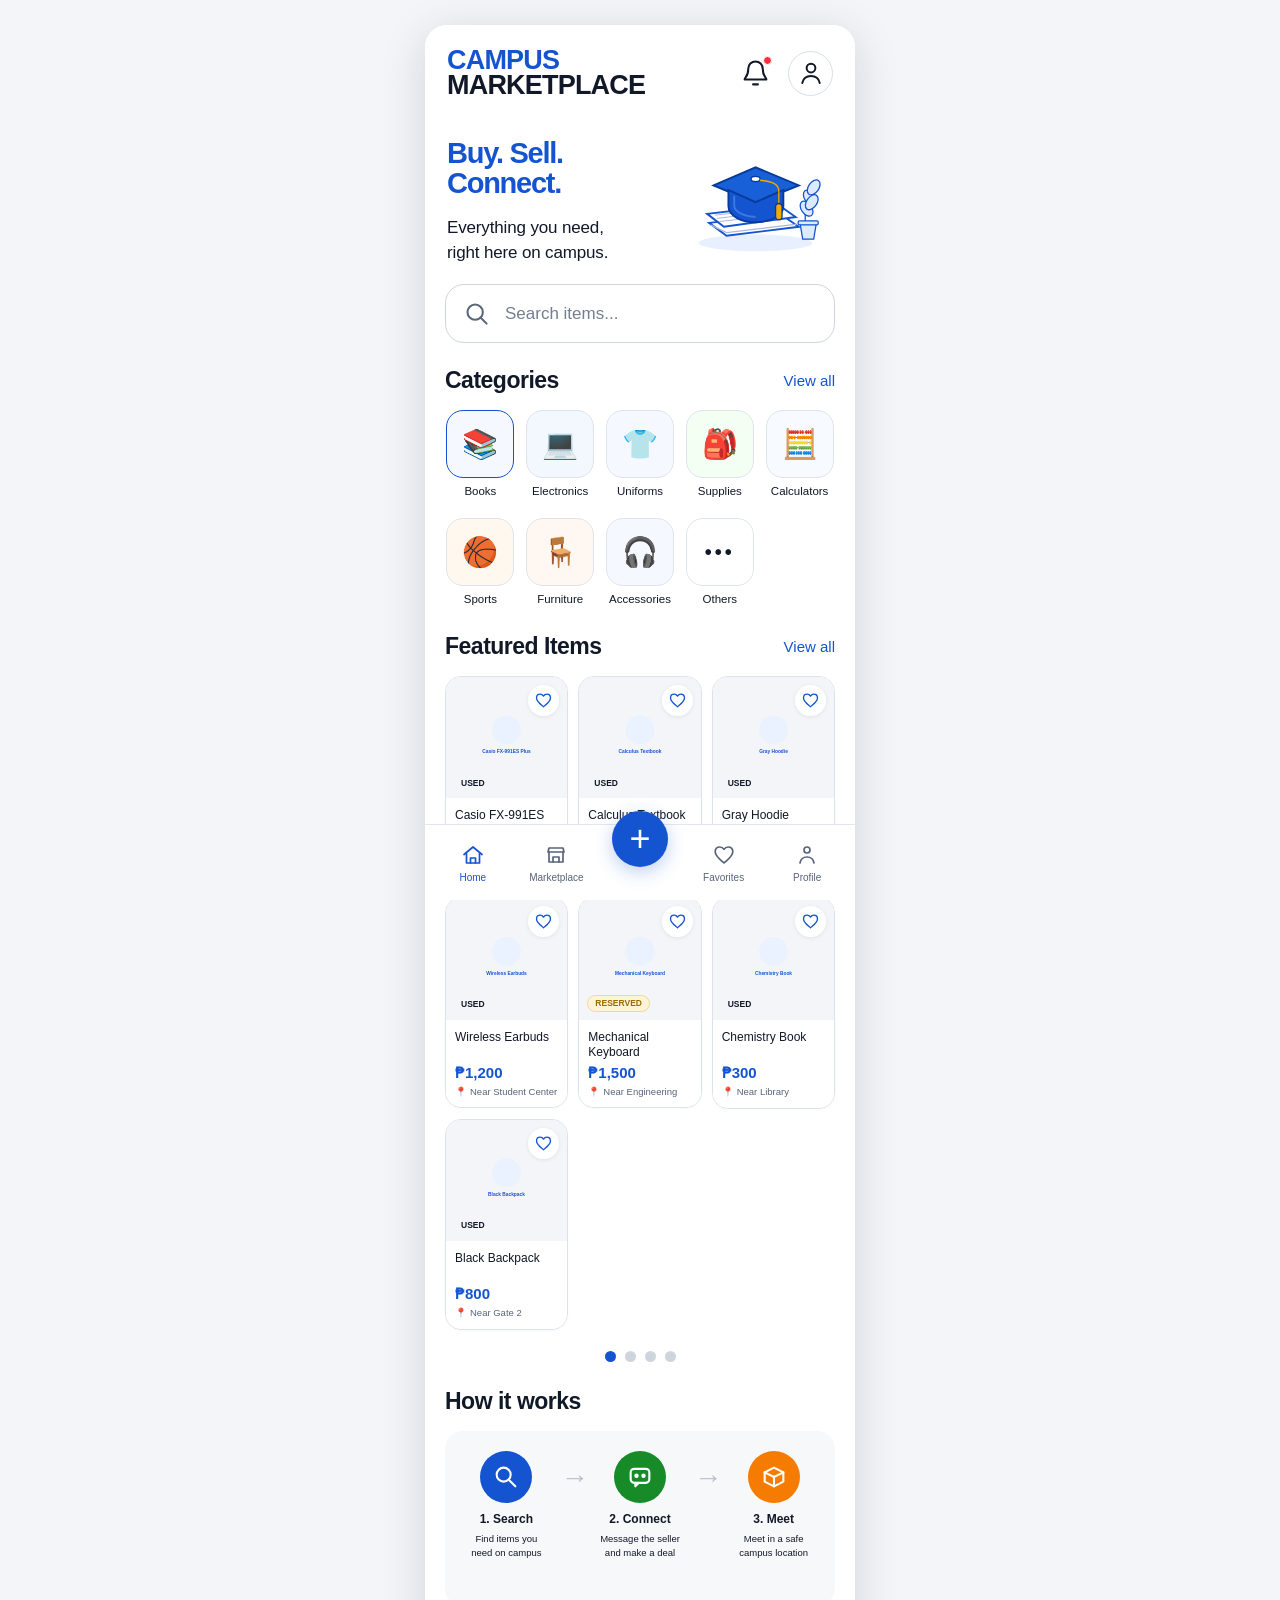
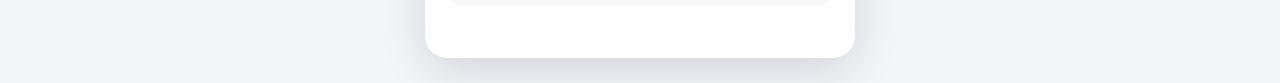
==== index.html @ 1b9d7106 "Initial Campus Marketplace" ====
<!DOCTYPE html>
<html lang="en">

<head>
    <meta charset="UTF-8">

    <meta
        name="viewport"
        content="width=device-width, initial-scale=1.0, viewport-fit=cover"
    >

    <meta
        name="description"
        content="Campus Marketplace — Buy, Sell, Connect."
    >

    <title>Campus Marketplace</title>

    <link rel="stylesheet" href="style.css">
</head>

<body>

    <!-- =========================================================
         MOBILE APP CONTAINER
         ========================================================= -->

    <div class="app">

        <!-- =====================================================
             TOP HEADER
             ===================================================== -->

        <header class="mobile-header">

            <a
                href="#home"
                class="brand"
                aria-label="Campus Marketplace"
            >
                <span class="brand-campus">CAMPUS</span>
                <span class="brand-marketplace">MARKETPLACE</span>
            </a>

            <div class="header-actions">

                <!-- Notifications -->
                <button
                    class="header-icon"
                    id="notificationButton"
                    type="button"
                    aria-label="Notifications"
                >

                    <svg
                        viewBox="0 0 24 24"
                        aria-hidden="true"
                    >
                        <path
                            d="M18 8a6 6 0 0 0-12 0c0 7-3 7-3 9h18c0-2-3-2-3-9"
                        ></path>

                        <path
                            d="M10 21h4"
                        ></path>
                    </svg>

                    <span class="notification-dot"></span>

                </button>


                <!-- Profile -->
                <button
                    class="profile-button"
                    id="profileButton"
                    type="button"
                    aria-label="Profile"
                >

                    <svg
                        viewBox="0 0 24 24"
                        aria-hidden="true"
                    >
                        <circle
                            cx="12"
                            cy="8"
                            r="3.5"
                        ></circle>

                        <path
                            d="M5 20c.8-3.8 3.2-5.7 7-5.7s6.2 1.9 7 5.7"
                        ></path>
                    </svg>

                </button>

            </div>

        </header>


        <!-- =====================================================
             MAIN CONTENT
             ===================================================== -->

        <main id="home">

            <!-- =================================================
                 HERO
                 ================================================= -->

            <section class="hero">

                <div class="hero-copy">

                    <h1 class="hero-title">
                        <span class="blue">Buy. Sell. Connect.</span>
                    </h1>

                    <p class="hero-description">
                        Everything you need,<br>
                        right here on campus.
                    </p>

                </div>


                <!-- Hero illustration -->
                <div class="hero-illustration">

                    <svg
                        viewBox="0 0 240 200"
                        xmlns="http://www.w3.org/2000/svg"
                        aria-label="Graduation cap and books"
                        role="img"
                    >

                        <!-- Soft background -->
                        <ellipse
                            cx="117"
                            cy="164"
                            rx="88"
                            ry="13"
                            fill="#E8F0FF"
                        />

                        <!-- Bottom book -->
                        <path
                            d="M45 133
                               L158 121
                               L184 139
                               L72 153
                               Z"
                            fill="#FFFFFF"
                            stroke="#1554D1"
                            stroke-width="3"
                        />

                        <!-- Bottom book pages -->
                        <path
                            d="M47 136
                               L72 148
                               L181 135"
                            fill="none"
                            stroke="#A9B8D8"
                            stroke-width="2"
                        />

                        <!-- Top book -->
                        <path
                            d="M42 119
                               L154 106
                               L179 124
                               L68 139
                               Z"
                            fill="#FFFFFF"
                            stroke="#1554D1"
                            stroke-width="3"
                        />

                        <!-- Book page lines -->
                        <path
                            d="M54 121
                               L151 110
                               M57 126
                               L151 115
                               M61 131
                               L154 120"
                            fill="none"
                            stroke="#A9B8D8"
                            stroke-width="1.5"
                        />

                        <!-- Graduation cap -->
                        <path
                            d="M52 75
                               L117 47
                               L184 75
                               L117 102
                               Z"
                            fill="#1760D7"
                            stroke="#073B9B"
                            stroke-width="3"
                        />

                        <!-- Cap body -->
                        <path
                            d="M75 82
                               L75 107
                               C75 122 95 132 117 132
                               C140 132 160 122 160 107
                               L160 82
                               L117 101
                               Z"
                            fill="#1554D1"
                            stroke="#073B9B"
                            stroke-width="3"
                        />

                        <!-- Cap highlight -->
                        <path
                            d="M84 91
                               L84 106
                               C84 116 99 123 117 124"
                            fill="none"
                            stroke="#4E86EA"
                            stroke-width="3"
                            opacity=".7"
                        />

                        <!-- Button -->
                        <ellipse
                            cx="117"
                            cy="65"
                            rx="7"
                            ry="4"
                            fill="#FFFFFF"
                            stroke="#073B9B"
                            stroke-width="2"
                        />

                        <!-- Tassel -->
                        <path
                            d="M124 67
                               C144 69 153 73 153 84
                               L153 105"
                            fill="none"
                            stroke="#F2A900"
                            stroke-width="2"
                        />

                        <rect
                            x="148"
                            y="103"
                            width="10"
                            height="25"
                            rx="5"
                            fill="#F2A900"
                            stroke="#073B9B"
                            stroke-width="2"
                        />

                        <!-- Plant stem -->
                        <path
                            d="M194 135
                               C193 113 194 94 203 76"
                            fill="none"
                            stroke="#1554D1"
                            stroke-width="2"
                        />

                        <!-- Leaves -->
                        <ellipse
                            cx="201"
                            cy="94"
                            rx="8"
                            ry="13"
                            transform="rotate(-35 201 94)"
                            fill="#DCEBFF"
                            stroke="#1554D1"
                            stroke-width="2"
                        />

                        <ellipse
                            cx="207"
                            cy="78"
                            rx="8"
                            ry="13"
                            transform="rotate(35 207 78)"
                            fill="#DCEBFF"
                            stroke="#1554D1"
                            stroke-width="2"
                        />

                        <ellipse
                            cx="196"
                            cy="111"
                            rx="8"
                            ry="13"
                            transform="rotate(-35 196 111)"
                            fill="#DCEBFF"
                            stroke="#1554D1"
                            stroke-width="2"
                        />

                        <ellipse
                            cx="204"
                            cy="101"
                            rx="8"
                            ry="13"
                            transform="rotate(35 204 101)"
                            fill="#DCEBFF"
                            stroke="#1554D1"
                            stroke-width="2"
                        />

                        <!-- Pot -->
                        <path
                            d="M186 134
                               L211 134
                               L207 158
                               L190 158
                               Z"
                            fill="#DCEBFF"
                            stroke="#1554D1"
                            stroke-width="2"
                        />

                        <rect
                            x="183"
                            y="130"
                            width="31"
                            height="6"
                            rx="2"
                            fill="#DCEBFF"
                            stroke="#1554D1"
                            stroke-width="2"
                        />

                    </svg>

                </div>

            </section>


            <!-- =================================================
                 SEARCH
                 ================================================= -->

            <section class="search-section">

                <form
                    class="searchbar"
                    id="searchForm"
                    role="search"
                >

                    <svg
                        class="search-icon"
                        viewBox="0 0 24 24"
                        aria-hidden="true"
                    >
                        <circle
                            cx="10.8"
                            cy="10.8"
                            r="6.8"
                        ></circle>

                        <path
                            d="M16 16l5 5"
                        ></path>
                    </svg>

                    <label
                        class="sr-only"
                        for="searchInput"
                    >
                        Search items
                    </label>

                    <input
                        id="searchInput"
                        type="search"
                        placeholder="Search items..."
                        autocomplete="off"
                    >

                </form>

            </section>


            <!-- =================================================
                 CATEGORIES
                 ================================================= -->

            <section
                class="content-section categories-section"
                id="marketplace"
            >

                <div class="section-heading">

                    <h2>Categories</h2>

                    <button
                        class="view-all"
                        id="clearCategory"
                        type="button"
                    >
                        View all
                    </button>

                </div>


                <div
                    class="category-grid"
                    id="categoryGrid"
                >

                    <button
                        class="category-card active"
                        data-category="Books"
                        type="button"
                    >
                        <span class="category-icon books">📚</span>
                        <span>Books</span>
                    </button>


                    <button
                        class="category-card"
                        data-category="Electronics"
                        type="button"
                    >
                        <span class="category-icon electronics">💻</span>
                        <span>Electronics</span>
                    </button>


                    <button
                        class="category-card"
                        data-category="Uniforms"
                        type="button"
                    >
                        <span class="category-icon uniforms">👕</span>
                        <span>Uniforms</span>
                    </button>


                    <button
                        class="category-card"
                        data-category="Supplies"
                        type="button"
                    >
                        <span class="category-icon supplies">🎒</span>
                        <span>Supplies</span>
                    </button>


                    <button
                        class="category-card"
                        data-category="Calculators"
                        type="button"
                    >
                        <span class="category-icon calculators">🧮</span>
                        <span>Calculators</span>
                    </button>


                    <button
                        class="category-card"
                        data-category="Sports"
                        type="button"
                    >
                        <span class="category-icon sports">🏀</span>
                        <span>Sports</span>
                    </button>


                    <button
                        class="category-card"
                        data-category="Furniture"
                        type="button"
                    >
                        <span class="category-icon furniture">🪑</span>
                        <span>Furniture</span>
                    </button>


                    <button
                        class="category-card"
                        data-category="Accessories"
                        type="button"
                    >
                        <span class="category-icon accessories">🎧</span>
                        <span>Accessories</span>
                    </button>


                    <button
                        class="category-card"
                        data-category="Others"
                        type="button"
                    >
                        <span class="category-icon others">•••</span>
                        <span>Others</span>
                    </button>

                </div>

            </section>


            <!-- =================================================
                 FEATURED ITEMS
                 ================================================= -->

            <section class="content-section featured-section">

                <div class="section-heading">

                    <h2>Featured Items</h2>

                    <button
                        class="view-all"
                        id="featuredViewAll"
                        type="button"
                    >
                        View all
                    </button>

                </div>


                <div
                    class="product-grid"
                    id="productGrid"
                ></div>


                <div
                    class="empty-state hidden"
                    id="emptyState"
                >

                    <div class="empty-icon">⌕</div>

                    <h3>No matches found</h3>

                    <p>
                        Try another search or browse all items.
                    </p>

                    <button
                        class="clear-button"
                        id="resetSearch"
                        type="button"
                    >
                        Clear search
                    </button>

                </div>


                <!-- Carousel indicator -->
                <div class="carousel-dots">

                    <span class="dot active"></span>
                    <span class="dot"></span>
                    <span class="dot"></span>
                    <span class="dot"></span>

                </div>

            </section>


            <!-- =================================================
                 HOW IT WORKS
                 ================================================= -->

            <section
                class="content-section how-section"
                id="how-it-works"
            >

                <div class="section-heading">

                    <h2>How it works</h2>

                </div>


                <div class="steps-container">

                    <!-- Step 1 -->

                    <article class="step">

                        <div class="step-icon search-step">

                            <svg
                                viewBox="0 0 24 24"
                                aria-hidden="true"
                            >
                                <circle
                                    cx="10"
                                    cy="10"
                                    r="6"
                                ></circle>

                                <path
                                    d="M15 15l5 5"
                                ></path>
                            </svg>

                        </div>

                        <h3>1. Search</h3>

                        <p>
                            Find items you<br>
                            need on campus
                        </p>

                    </article>


                    <!-- Arrow -->

                    <div class="step-arrow">
                        →
                    </div>


                    <!-- Step 2 -->

                    <article class="step">

                        <div class="step-icon connect-step">

                            <svg
                                viewBox="0 0 24 24"
                                aria-hidden="true"
                            >
                                <rect
                                    x="4"
                                    y="5"
                                    width="16"
                                    height="12"
                                    rx="3"
                                ></rect>

                                <path
                                    d="M8 17v3l3-3"
                                ></path>

                                <circle
                                    cx="9"
                                    cy="11"
                                    r="1"
                                ></circle>

                                <circle
                                    cx="15"
                                    cy="11"
                                    r="1"
                                ></circle>

                            </svg>

                        </div>

                        <h3>2. Connect</h3>

                        <p>
                            Message the seller<br>
                            and make a deal
                        </p>

                    </article>


                    <!-- Arrow -->

                    <div class="step-arrow">
                        →
                    </div>


                    <!-- Step 3 -->

                    <article class="step">

                        <div class="step-icon meet-step">

                            <svg
                                viewBox="0 0 24 24"
                                aria-hidden="true"
                            >
                                <path
                                    d="M4 8l8-4 8 4-8 4-8-4z"
                                ></path>

                                <path
                                    d="M4 8v8l8 4 8-4V8"
                                ></path>

                                <path
                                    d="M12 12v8"
                                ></path>

                            </svg>

                        </div>

                        <h3>3. Meet</h3>

                        <p>
                            Meet in a safe<br>
                            campus location
                        </p>

                    </article>

                </div>

            </section>

        </main>


        <!-- =====================================================
             MOBILE BOTTOM NAVIGATION
             ===================================================== -->

        <nav
            class="bottom-navigation"
            aria-label="Mobile navigation"
        >

            <!-- Home -->

            <a
                class="bottom-nav-item active"
                href="#home"
            >

                <svg
                    viewBox="0 0 24 24"
                    aria-hidden="true"
                >
                    <path
                        d="M3 11.5L12 4l9 7.5"
                    ></path>

                    <path
                        d="M5.5 10.5V20h13v-9.5"
                    ></path>

                    <path
                        d="M9.5 20v-5h5v5"
                    ></path>
                </svg>

                <span>Home</span>

            </a>


            <!-- Marketplace -->

            <a
                class="bottom-nav-item"
                href="#marketplace"
            >

                <svg
                    viewBox="0 0 24 24"
                    aria-hidden="true"
                >
                    <path
                        d="M4 9h16l-1-4H5z"
                    ></path>

                    <path
                        d="M5 9v10h14V9"
                    ></path>

                    <path
                        d="M9 19v-5h6v5"
                    ></path>

                </svg>

                <span>Marketplace</span>

            </a>


            <!-- Post -->

            <button
                class="post-button"
                id="postButton"
                type="button"
                aria-label="Post an item"
            >
                +
            </button>


            <!-- Favorites -->

            <a
                class="bottom-nav-item"
                href="#favorites"
                id="favoritesNav"
            >

                <svg
                    viewBox="0 0 24 24"
                    aria-hidden="true"
                >
                    <path
                        d="M20.8 8.7
                           C20.8 5.7 18.7 4 16.2 4
                           C14.4 4 12.9 5 12 6.4
                           C11.1 5 9.6 4 7.8 4
                           C5.3 4 3.2 5.7 3.2 8.7
                           C3.2 13.1 8.1 16.4 12 20
                           C15.9 16.4 20.8 13.1 20.8 8.7Z"
                    ></path>
                </svg>

                <span>Favorites</span>

            </a>


            <!-- Profile -->

            <a
                class="bottom-nav-item"
                href="#profile"
                id="profileNav"
            >

                <svg
                    viewBox="0 0 24 24"
                    aria-hidden="true"
                >
                    <circle
                        cx="12"
                        cy="7"
                        r="3"
                    ></circle>

                    <path
                        d="M5 20c.7-4 3-6 7-6s6.3 2 7 6"
                    ></path>

                </svg>

                <span>Profile</span>

            </a>

        </nav>


        <!-- =====================================================
             TOAST
             ===================================================== -->

        <div
            class="toast"
            id="toast"
            role="status"
            aria-live="polite"
        ></div>


        <!-- =====================================================
             POST ITEM MODAL
             ===================================================== -->

        <div
            class="modal-backdrop"
            id="modalBackdrop"
        >

            <div
                class="modal"
                role="dialog"
                aria-modal="true"
                aria-labelledby="modalTitle"
            >

                <div class="modal-handle"></div>

                <h3 id="modalTitle">
                    Post an item
                </h3>

                <p>
                    Share something useful with your campus community.
                </p>

                <div class="field">

                    <label for="itemName">
                        Item name
                    </label>

                    <input
                        class="input"
                        id="itemName"
                        type="text"
                        placeholder="e.g. Physics textbook"
                    >

                </div>

                <div class="modal-actions">

                    <button
                        class="modal-cancel"
                        id="closeModal"
                        type="button"
                    >
                        Cancel
                    </button>

                    <button
                        class="modal-continue"
                        id="publishButton"
                        type="button"
                    >
                        Continue
                    </button>

                </div>

            </div>

        </div>

    </div>


    <script src="script.js"></script>

</body>

</html>
---- style.css ----
/* ============================================================
   CAMPUS MARKETPLACE
   MOBILE PROTOTYPE
   ============================================================ */

:root {

    --blue: #1554d1;
    --blue-dark: #0b3da8;
    --blue-light: #eaf1ff;

    --text: #111827;
    --text-soft: #596579;
    --text-light: #7b8494;

    --border: #dfe4ec;
    --border-dark: #cfd6e1;

    --white: #ffffff;
    --background: #ffffff;

    --green: #16852b;
    --green-bg: #e8f7e9;

    --orange: #ff7a00;
    --red: #e53935;

    --app-width: 430px;

    --bottom-nav-height: 76px;
}


/* ============================================================
   RESET
   ============================================================ */

*,
*::before,
*::after {
    box-sizing: border-box;
}


html {
    scroll-behavior: smooth;
}


body {
    margin: 0;

    background: #f3f5f8;

    color: var(--text);

    font-family:
        Arial,
        Helvetica,
        sans-serif;

    -webkit-font-smoothing: antialiased;

    overflow-x: hidden;
}


button,
input {
    font: inherit;
}


button {
    cursor: pointer;
}


a {
    color: inherit;
    text-decoration: none;
}


img,
svg {
    display: block;
    max-width: 100%;
}


/* ============================================================
   APP
   ============================================================ */

.app {
    width: 100%;
    max-width: var(--app-width);

    min-height: 100vh;

    margin: 0 auto;

    background: var(--background);

    position: relative;

    overflow-x: hidden;

    box-shadow:
        0 0 40px rgba(15, 23, 42, 0.08);
}


main {
    width: 100%;
}


/* ============================================================
   ACCESSIBILITY
   ============================================================ */

.sr-only {
    position: absolute;

    width: 1px;
    height: 1px;

    padding: 0;
    margin: -1px;

    overflow: hidden;

    clip: rect(0, 0, 0, 0);

    white-space: nowrap;

    border: 0;
}


.hidden {
    display: none !important;
}


/* ============================================================
   HEADER
   ============================================================ */

.mobile-header {

    height: 82px;

    padding:
        22px
        22px
        8px
        22px;

    display: flex;

    align-items: center;

    justify-content: space-between;

    background: #ffffff;

    position: relative;

    z-index: 20;
}


.brand {

    display: flex;

    flex-direction: column;

    line-height: 0.93;

    letter-spacing: -0.8px;
}


.brand-campus {

    color: var(--blue);

    font-size: 27px;

    font-weight: 800;
}


.brand-marketplace {

    color: #111827;

    font-size: 27px;

    font-weight: 800;
}


.header-actions {

    display: flex;

    align-items: center;

    gap: 16px;
}


/* Notification */

.header-icon {

    width: 34px;
    height: 34px;

    padding: 0;

    border: 0;

    background: transparent;

    position: relative;

    display: flex;

    align-items: center;

    justify-content: center;
}


.header-icon svg {

    width: 29px;
    height: 29px;

    fill: none;

    stroke: #111827;

    stroke-width: 1.7;

    stroke-linecap: round;

    stroke-linejoin: round;
}


.notification-dot {

    position: absolute;

    width: 9px;
    height: 9px;

    border-radius: 50%;

    background: #ff2f3f;

    top: 0;
    right: 0;

    border: 1.5px solid white;
}


/* Profile */

.profile-button {

    width: 45px;
    height: 45px;

    padding: 0;

    border-radius: 50%;

    background: white;

    border: 1.5px solid #d8dee8;

    display: flex;

    align-items: center;

    justify-content: center;
}


.profile-button svg {

    width: 30px;
    height: 30px;

    fill: none;

    stroke: #111827;

    stroke-width: 1.6;

    stroke-linecap: round;

    stroke-linejoin: round;
}


/* ============================================================
   HERO
   ============================================================ */

.hero {

    width: 100%;

    padding:
        30px
        20px
        18px
        20px;

    display: grid;

    grid-template-columns:
        minmax(0, 1fr)
        155px;

    align-items: center;

    column-gap: 5px;
}


.hero-copy {

    min-width: 0;

    padding-left: 2px;
}


.hero-title {

    margin: 0;

    font-family:
        Arial,
        Helvetica,
        sans-serif;

    font-size: 29px;

    line-height: 1.05;

    letter-spacing: -1.25px;

    font-weight: 800;
}


.hero-title .blue {

    color: var(--blue);

    display: block;
}


.hero-description {

    margin: 18px 0 0;

    color: #111827;

    font-size: 17px;

    line-height: 1.45;

    font-weight: 400;

    letter-spacing: -0.15px;
}


.hero-illustration {

    width: 155px;

    justify-self: end;

    display: flex;

    align-items: center;

    justify-content: center;
}


.hero-illustration svg {

    width: 155px;

    height: auto;
}


/* ============================================================
   SEARCH
   ============================================================ */

.search-section {

    padding:
        0
        20px
        25px;
}


.searchbar {

    width: 100%;

    height: 59px;

    border:
        1.5px solid
        var(--border-dark);

    border-radius: 19px;

    background: #ffffff;

    display: flex;

    align-items: center;

    padding:
        0
        17px;

    transition:
        border-color 0.15s ease,
        box-shadow 0.15s ease;
}


.searchbar:focus-within {

    border-color: var(--blue);

    box-shadow:
        0 0 0 3px
        rgba(21, 84, 209, 0.08);
}


.search-icon {

    width: 27px;
    height: 27px;

    flex-shrink: 0;

    margin-right: 15px;

    fill: none;

    stroke: #596579;

    stroke-width: 1.8;

    stroke-linecap: round;

    stroke-linejoin: round;
}


.searchbar input {

    width: 100%;

    min-width: 0;

    border: 0;

    outline: 0;

    background: transparent;

    color: var(--text);

    font-size: 17px;

    padding: 0;
}


.searchbar input::placeholder {

    color: #747e8f;

    opacity: 1;
}


/* ============================================================
   CONTENT SECTIONS
   ============================================================ */

.content-section {

    padding:
        0
        20px;

    margin-bottom: 28px;
}


.section-heading {

    display: flex;

    align-items: center;

    justify-content: space-between;

    margin-bottom: 17px;
}


.section-heading h2 {

    margin: 0;

    color: #111827;

    font-size: 23px;

    line-height: 1.1;

    font-weight: 800;

    letter-spacing: -0.5px;
}


.view-all {

    border: 0;

    background: transparent;

    color: var(--blue);

    padding: 4px 0;

    font-size: 15px;

    font-weight: 500;
}


/* ============================================================
   CATEGORY GRID
   ============================================================ */

.category-grid {

    display: grid;

    grid-template-columns:
        repeat(5, minmax(0, 1fr));

    column-gap: 9px;

    row-gap: 20px;

    align-items: start;
}


.category-card {

    width: 100%;

    min-width: 0;

    border: 0;

    background: transparent;

    padding: 0;

    display: flex;

    flex-direction: column;

    align-items: center;

    gap: 7px;

    color: #111827;

    font-size: 11.5px;

    line-height: 1.1;

    font-weight: 500;

    text-align: center;
}


.category-icon {

    width: 68px;
    height: 68px;

    border:
        1.5px solid
        var(--border);

    border-radius: 17px;

    background: #ffffff;

    display: flex;

    align-items: center;

    justify-content: center;

    font-size: 29px;

    line-height: 1;

    transition:
        border-color 0.15s ease,
        background 0.15s ease,
        transform 0.15s ease;
}


.category-card.active .category-icon {

    border-color: var(--blue);

    background: #f5f8ff;
}


.category-card:active .category-icon {

    transform: scale(0.95);
}


/* Category colors */

.category-icon.books {
    background: #f5fff4;
}

.category-icon.electronics {
    background: #f3f8ff;
}

.category-icon.uniforms {
    background: #f6f8ff;
}

.category-icon.supplies {
    background: #f4fff4;
}

.category-icon.calculators {
    background: #f7fbff;
}

.category-icon.sports {
    background: #fff8ef;
}

.category-icon.furniture {
    background: #fff8f2;
}

.category-icon.accessories {
    background: #f5f8ff;
}

.category-icon.others {

    font-size: 20px;

    letter-spacing: 3px;

    font-weight: 800;
}


/* ============================================================
   FEATURED ITEMS
   ============================================================ */

.featured-section {

    margin-top: 5px;

    margin-bottom: 27px;
}


/* ============================================================
   PRODUCT GRID
   ============================================================ */

.product-grid {

    width: 100%;

    display: grid;

    grid-template-columns:
        repeat(3, minmax(0, 1fr));

    gap: 10px;

    align-items: start;
}


/* ============================================================
   PRODUCT CARD
   ============================================================ */

.product-card {

    width: 100%;

    min-width: 0;

    background: #ffffff;

    border:
        1.5px solid
        #dce2eb;

    border-radius: 16px;

    overflow: hidden;

    display: flex;

    flex-direction: column;

    position: relative;

    box-shadow:
        0 1px 3px
        rgba(15, 23, 42, 0.025);

    transition:
        transform 0.15s ease,
        box-shadow 0.15s ease;
}


.product-card:active {

    transform: scale(0.985);
}


/* ============================================================
   PRODUCT IMAGE
   ============================================================ */

.product-thumb {

    width: 100%;

    aspect-ratio: 1 / 1;

    position: relative;

    overflow: hidden;

    background: #f3f4f6;

    flex-shrink: 0;
}


.product-thumb img {

    width: 100%;
    height: 100%;

    display: block;

    object-fit: cover;
}


/* ============================================================
   FAVORITE BUTTON
   ============================================================ */

.fav-toggle {

    position: absolute;

    top: 8px;
    right: 8px;

    width: 31px;
    height: 31px;

    border: 0;

    border-radius: 50%;

    background: rgba(255, 255, 255, 0.96);

    display: flex;

    align-items: center;

    justify-content: center;

    z-index: 4;

    box-shadow:
        0 1px 4px
        rgba(0, 0, 0, 0.08);

    padding: 0;
}


.fav-toggle svg {

    width: 19px;
    height: 19px;

    fill: none;

    stroke: var(--blue);

    stroke-width: 1.7;

    stroke-linecap: round;

    stroke-linejoin: round;
}


.fav-toggle.is-fav svg {

    fill: var(--blue);

    stroke: var(--blue);
}


/* ============================================================
   PRODUCT BADGE
   ============================================================ */

.product-thumb .badge {

    position: absolute;

    left: 8px;
    bottom: 8px;

    padding:
        3px
        7px;

    border-radius: 999px;

    font-size: 8.5px;

    line-height: 1;

    font-weight: 800;

    text-transform: uppercase;
}


.badge.available {

    color: #1c7a27;

    background: #e6f7e6;

    border:
        1px solid
        #b6dfb7;
}


.badge.reserved {

    color: #9b6b00;

    background: #fff4d7;

    border:
        1px solid
        #efd899;
}


.badge.sold {

    color: #b42318;

    background: #fbe9e7;

    border:
        1px solid
        #efc4bf;
}


/* ============================================================
   PRODUCT BODY
   ============================================================ */

.product-body {

    min-width: 0;

    padding:
        10px
        9px
        10px;

    display: flex;

    flex-direction: column;

    gap: 5px;

    background: #ffffff;
}


/* Product name */

.product-body .name {

    margin: 0;

    color: #111827;

    font-size: 12px;

    line-height: 1.25;

    font-weight: 500;

    min-height: 30px;

    display: -webkit-box;

    -webkit-box-orient: vertical;

    -webkit-line-clamp: 2;

    line-clamp: 2;

    overflow: hidden;
}


/* Price */

.product-body .price {

    margin: 0;

    color: var(--blue);

    font-size: 15px;

    line-height: 1.1;

    font-weight: 800;
}


/* Location */

.product-body .meta {

    min-width: 0;

    display: flex;

    align-items: center;

    gap: 3px;

    color: #596579;

    font-size: 9.5px;

    line-height: 1.2;

    white-space: nowrap;

    overflow: hidden;

    text-overflow: ellipsis;
}


/* Rating */

.product-body .rating {

    display: none;
}


/* ============================================================
   CAROUSEL DOTS
   ============================================================ */

.carousel-dots {

    display: flex;

    align-items: center;

    justify-content: center;

    gap: 9px;

    margin-top: 21px;
}


.carousel-dots .dot {

    width: 11px;
    height: 11px;

    border-radius: 50%;

    background: #cfd5df;
}


.carousel-dots .dot.active {

    background: var(--blue);
}


/* ============================================================
   EMPTY STATE
   ============================================================ */

.empty-state {

    padding:
        35px
        15px;

    text-align: center;

    border:
        1px dashed
        var(--border-dark);

    border-radius: 16px;
}


.empty-icon {

    width: 45px;
    height: 45px;

    margin:
        0
        auto
        10px;

    border-radius: 50%;

    background: var(--blue-light);

    color: var(--blue);

    display: flex;

    align-items: center;

    justify-content: center;

    font-size: 25px;
}


.empty-state h3 {

    margin: 0 0 5px;

    font-size: 16px;
}


.empty-state p {

    margin: 0 0 15px;

    color: var(--text-soft);

    font-size: 12px;
}


.clear-button {

    border: 0;

    border-radius: 999px;

    background: var(--blue);

    color: white;

    padding:
        9px
        16px;

    font-size: 12px;

    font-weight: 600;
}


/* ============================================================
   HOW IT WORKS
   ============================================================ */

.how-section {

    margin-top: 3px;

    padding-bottom: 24px;
}


.steps-container {

    width: 100%;

    min-height: 175px;

    padding:
        20px
        7px
        17px;

    border-radius: 18px;

    background: #f7f8fa;

    display: grid;

    grid-template-columns:
        1fr
        25px
        1fr
        25px
        1fr;

    align-items: start;

    position: relative;
}


.step {

    min-width: 0;

    text-align: center;
}


.step-icon {

    width: 52px;
    height: 52px;

    margin:
        0
        auto
        9px;

    border-radius: 50%;

    display: flex;

    align-items: center;

    justify-content: center;
}


.step-icon svg {

    width: 28px;
    height: 28px;

    fill: none;

    stroke: white;

    stroke-width: 1.8;

    stroke-linecap: round;

    stroke-linejoin: round;
}


.search-step {

    background: #1554d1;
}


.connect-step {

    background: #168b28;
}


.meet-step {

    background: #f57c00;
}


.step h3 {

    margin: 0 0 6px;

    color: #111827;

    font-size: 12px;

    line-height: 1.2;

    font-weight: 800;
}


.step p {

    margin: 0;

    color: #111827;

    font-size: 9.5px;

    line-height: 1.4;
}


.step-arrow {

    padding-top: 13px;

    color: #b8c0cc;

    font-size: 28px;

    line-height: 1;

    text-align: center;
}


/* ============================================================
   BOTTOM NAVIGATION
   ============================================================ */

.bottom-navigation {

    position: fixed;

    left: 50%;

    bottom: 0;

    transform: translateX(-50%);

    width: 100%;

    max-width: var(--app-width);

    height:
        calc(
            var(--bottom-nav-height)
            + env(safe-area-inset-bottom)
        );

    padding:
        4px
        6px
        env(safe-area-inset-bottom);

    background: #ffffff;

    border-top:
        1px solid
        #e3e7ed;

    z-index: 100;

    display: grid;

    grid-template-columns:
        repeat(5, 1fr);

    align-items: start;
}


.bottom-nav-item {

    height: 67px;

    display: flex;

    flex-direction: column;

    align-items: center;

    justify-content: center;

    gap: 5px;

    color: #596579;

    font-size: 10px;

    font-weight: 500;
}


.bottom-nav-item svg {

    width: 24px;
    height: 24px;

    fill: none;

    stroke: currentColor;

    stroke-width: 1.7;

    stroke-linecap: round;

    stroke-linejoin: round;
}


.bottom-nav-item.active {

    color: var(--blue);
}


.bottom-nav-item:active {

    transform: scale(0.95);
}


/* ============================================================
   CENTER POST BUTTON
   ============================================================ */

.post-button {

    width: 56px;
    height: 56px;

    margin:
        -18px
        auto
        0;

    border: 0;

    border-radius: 50%;

    background: var(--blue);

    color: white;

    display: flex;

    align-items: center;

    justify-content: center;

    font-size: 36px;

    font-weight: 300;

    line-height: 1;

    box-shadow:
        0 5px 18px
        rgba(21, 84, 209, 0.28);

    z-index: 3;
}


.post-button:active {

    transform: scale(0.93);
}


/* ============================================================
   TOAST
   ============================================================ */

.toast {

    position: fixed;

    left: 50%;

    bottom: 92px;

    transform:
        translate(-50%, 20px);

    width:
        min(
            calc(100% - 40px),
            390px
        );

    padding:
        12px
        16px;

    border-radius: 12px;

    background: #111827;

    color: white;

    text-align: center;

    font-size: 12px;

    opacity: 0;

    pointer-events: none;

    transition:
        opacity 0.2s ease,
        transform 0.2s ease;

    z-index: 200;
}


.toast.show {

    opacity: 1;

    transform:
        translate(-50%, 0);
}


/* ============================================================
   MODAL
   ============================================================ */

.modal-backdrop {

    position: fixed;

    inset: 0;

    z-index: 150;

    background:
        rgba(
            15,
            23,
            42,
            0.45
        );

    display: none;

    align-items: flex-end;

    justify-content: center;
}


.modal-backdrop.open {

    display: flex;
}


.modal {

    width: 100%;

    max-width: var(--app-width);

    background: white;

    border-radius:
        22px
        22px
        0
        0;

    padding:
        13px
        22px
        calc(
            25px
            + env(safe-area-inset-bottom)
        );

    box-shadow:
        0 -10px 35px
        rgba(15, 23, 42, 0.15);
}


.modal-handle {

    width: 40px;
    height: 4px;

    margin:
        0
        auto
        20px;

    border-radius: 999px;

    background: #d4d9e1;
}


.modal h3 {

    margin: 0 0 7px;

    font-size: 21px;
}


.modal p {

    margin: 0 0 20px;

    color: var(--text-soft);

    font-size: 13px;
}


.field {

    margin-bottom: 20px;
}


.field label {

    display: block;

    margin-bottom: 7px;

    font-size: 13px;

    font-weight: 700;
}


.input {

    width: 100%;

    height: 49px;

    border:
        1px solid
        var(--border-dark);

    border-radius: 12px;

    padding:
        0
        14px;

    outline: none;

    background: white;

    color: var(--text);
}


.input:focus {

    border-color: var(--blue);

    box-shadow:
        0 0 0 3px
        rgba(21, 84, 209, 0.08);
}


.modal-actions {

    display: grid;

    grid-template-columns: 1fr 1fr;

    gap: 10px;
}


.modal-cancel,
.modal-continue {

    height: 48px;

    border-radius: 12px;

    font-size: 14px;

    font-weight: 700;
}


.modal-cancel {

    border:
        1px solid
        var(--border-dark);

    background: white;

    color: var(--text-soft);
}


.modal-continue {

    border: 0;

    background: var(--blue);

    color: white;
}


/* ============================================================
   SMALL PHONE
   ============================================================ */

@media (max-width: 380px) {

    .mobile-header {

        padding-left: 17px;
        padding-right: 17px;
    }


    .brand-campus,
    .brand-marketplace {

        font-size: 24px;
    }


    .hero {

        grid-template-columns:
            minmax(0, 1fr)
            132px;

        padding-left: 17px;
        padding-right: 17px;
    }


    .hero-title {

        font-size: 25px;
    }


    .hero-description {

        font-size: 15px;
    }


    .hero-illustration,
    .hero-illustration svg {

        width: 132px;
    }


    .search-section,
    .content-section {

        padding-left: 17px;
        padding-right: 17px;
    }


    .category-grid {

        column-gap: 6px;
    }


    .category-icon {

        width: 59px;
        height: 59px;

        border-radius: 15px;

        font-size: 25px;
    }


    .category-card {

        font-size: 10px;
    }


    .product-grid {

        gap: 7px;
    }


    .product-body {

        padding:
            8px
            7px
            9px;
    }


    .product-body .name {

        font-size: 11px;

        min-height: 28px;
    }


    .product-body .price {

        font-size: 14px;
    }


    .product-body .meta {

        font-size: 8.5px;
    }


    .fav-toggle {

        width: 28px;
        height: 28px;

        top: 6px;
        right: 6px;
    }
}


/* ============================================================
   DESKTOP BROWSER
   Keep the prototype mobile-sized.
   ============================================================ */

@media (min-width: 700px) {

    body {

        padding:
            25px
            0;
    }


    .app {

        min-height:
            calc(100vh - 50px);

        border-radius: 22px;

        overflow: hidden;

        box-shadow:
            0 10px 45px
            rgba(15, 23, 42, 0.15);
    }


    .bottom-navigation {

        border-bottom-left-radius: 22px;
        border-bottom-right-radius: 22px;
    }
}
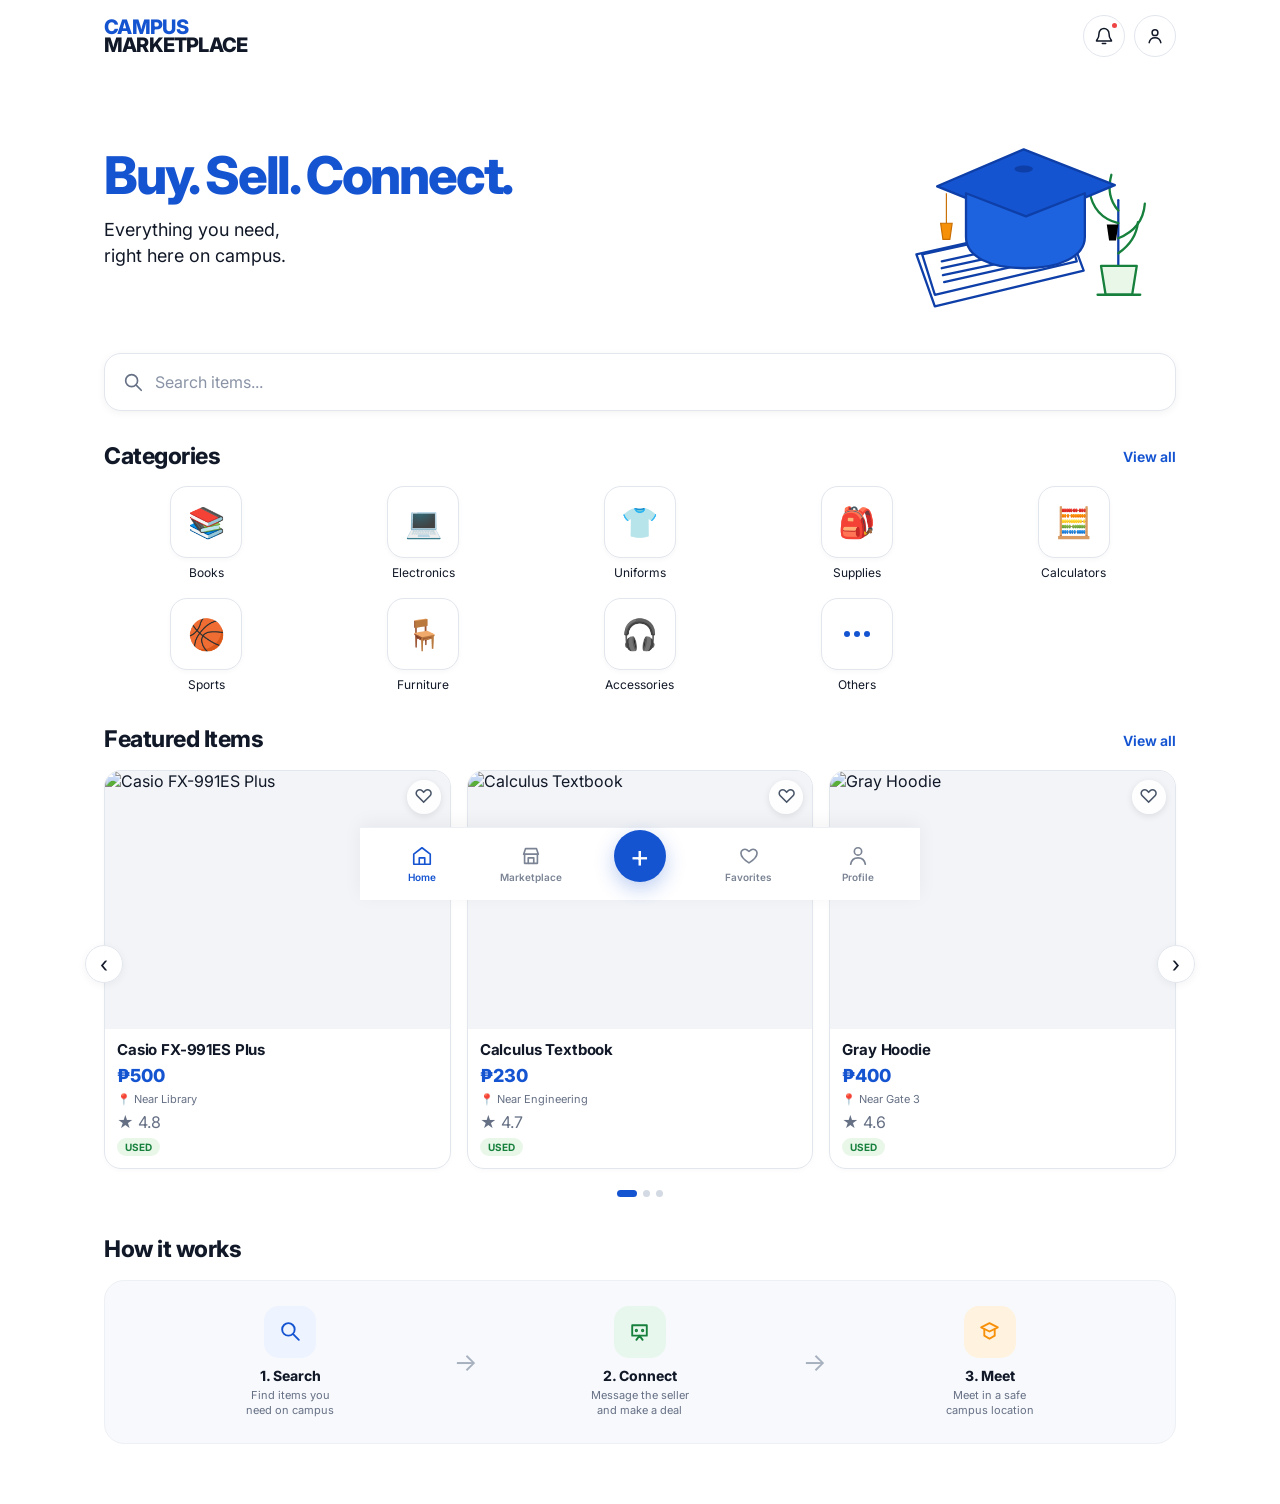
==== commit 7e51786e: "Phase 2.1 - unify mobile marketplace shell" ====
--- a/index.html
+++ b/index.html
@@ -3,96 +3,48 @@
 
 <head>
     <meta charset="UTF-8">
-
-    <meta
-        name="viewport"
-        content="width=device-width, initial-scale=1.0, viewport-fit=cover"
-    >
-
-    <meta
-        name="description"
-        content="Campus Marketplace — Buy, Sell, Connect."
-    >
+    <meta name="viewport" content="width=device-width, initial-scale=1.0">
 
     <title>Campus Marketplace</title>
+
+    <link rel="preconnect" href="https://fonts.googleapis.com">
+    <link rel="preconnect" href="https://fonts.gstatic.com" crossorigin>
+
+    <link href="https://fonts.googleapis.com/css2?family=Inter:wght@400;500;600;700;800&display=swap" rel="stylesheet">
 
     <link rel="stylesheet" href="style.css">
 </head>
 
 <body>
 
-    <!-- =========================================================
-         MOBILE APP CONTAINER
-         ========================================================= -->
-
-    <div class="app">
-
-        <!-- =====================================================
-             TOP HEADER
-             ===================================================== -->
-
-        <header class="mobile-header">
-
-            <a
-                href="#home"
-                class="brand"
-                aria-label="Campus Marketplace"
-            >
+    <main class="app">
+
+        <!-- =========================
+             HEADER
+        ========================== -->
+        <header class="topbar">
+
+            <div class="brand">
                 <span class="brand-campus">CAMPUS</span>
                 <span class="brand-marketplace">MARKETPLACE</span>
-            </a>
+            </div>
 
             <div class="header-actions">
 
-                <!-- Notifications -->
-                <button
-                    class="header-icon"
-                    id="notificationButton"
-                    type="button"
-                    aria-label="Notifications"
-                >
-
-                    <svg
-                        viewBox="0 0 24 24"
-                        aria-hidden="true"
-                    >
-                        <path
-                            d="M18 8a6 6 0 0 0-12 0c0 7-3 7-3 9h18c0-2-3-2-3-9"
-                        ></path>
-
-                        <path
-                            d="M10 21h4"
-                        ></path>
+                <button class="header-icon notification-button" id="notificationButton" aria-label="Notifications">
+                    <svg viewBox="0 0 24 24">
+                        <path d="M18 9a6 6 0 0 0-12 0c0 7-3 7-3 9h18c0-2-3-2-3-9"></path>
+                        <path d="M10 21h4"></path>
                     </svg>
 
                     <span class="notification-dot"></span>
-
-                </button>
-
-
-                <!-- Profile -->
-                <button
-                    class="profile-button"
-                    id="profileButton"
-                    type="button"
-                    aria-label="Profile"
-                >
-
-                    <svg
-                        viewBox="0 0 24 24"
-                        aria-hidden="true"
-                    >
-                        <circle
-                            cx="12"
-                            cy="8"
-                            r="3.5"
-                        ></circle>
-
-                        <path
-                            d="M5 20c.8-3.8 3.2-5.7 7-5.7s6.2 1.9 7 5.7"
-                        ></path>
+                </button>
+
+                <button class="profile-button" id="profileButton" aria-label="Profile">
+                    <svg viewBox="0 0 24 24">
+                        <circle cx="12" cy="8" r="3.5"></circle>
+                        <path d="M5 20c.7-4 3.2-6 7-6s6.3 2 7 6"></path>
                     </svg>
-
                 </button>
 
             </div>
@@ -100,857 +52,432 @@
         </header>
 
 
-        <!-- =====================================================
-             MAIN CONTENT
-             ===================================================== -->
-
-        <main id="home">
-
-            <!-- =================================================
-                 HERO
-                 ================================================= -->
-
-            <section class="hero">
-
-                <div class="hero-copy">
-
-                    <h1 class="hero-title">
-                        <span class="blue">Buy. Sell. Connect.</span>
-                    </h1>
-
-                    <p class="hero-description">
-                        Everything you need,<br>
-                        right here on campus.
+        <!-- =========================
+             HERO
+        ========================== -->
+        <section class="hero">
+
+            <div class="hero-content">
+
+                <h1>
+                    Buy. Sell. Connect.
+                </h1>
+
+                <p>
+                    Everything you need,<br>
+                    right here on campus.
+                </p>
+
+            </div>
+
+            <div class="hero-illustration">
+
+                <svg viewBox="0 0 260 200">
+
+                    <!-- Plant -->
+                    <g class="plant">
+
+                        <path d="M210 150V92"></path>
+
+                        <path d="M210 112C194 108 187 97 185 84"></path>
+                        <path d="M210 125C225 119 232 108 233 95"></path>
+                        <path d="M210 101C202 92 201 81 204 70"></path>
+                        <path d="M210 138C220 131 226 122 227 111"></path>
+
+                        <path d="M195 149H226L222 174H199Z"></path>
+                        <path d="M192 174H229"></path>
+
+                    </g>
+
+
+                    <!-- Books -->
+                    <g class="books">
+
+                        <path d="M35 139L164 110L180 153L51 184Z"></path>
+
+                        <path d="M40 139L164 112L174 145L51 174Z"></path>
+
+                        <path d="M57 145L153 124"></path>
+                        <path d="M57 151L159 129"></path>
+                        <path d="M58 157L149 138"></path>
+                        <path d="M59 163L139 145"></path>
+
+                    </g>
+
+
+                    <!-- Graduation Cap -->
+                    <g class="graduation-cap">
+
+                        <path class="cap-top" d="M53 80L128 48L207 79L130 111Z"></path>
+
+                        <path class="cap-body" d="M78 86V124C78 141 99 151 129 151C159 151 181 141 181 124V86L130 106Z">
+                        </path>
+
+                        <ellipse class="cap-hole" cx="128" cy="65" rx="8" ry="3"></ellipse>
+
+                    </g>
+
+
+                    <!-- Tassel -->
+                    <g class="tassel">
+
+                        <path d="M205 79V113"></path>
+                        <path d="M200 113H210L208 127H202Z"></path>
+
+                        <path class="gold-tassel" d="M61 86V112"></path>
+                        <path class="gold-tassel" d="M56 112H66L64 126H58Z"></path>
+
+                    </g>
+
+                </svg>
+
+            </div>
+
+        </section>
+
+
+        <!-- =========================
+             SEARCH
+        ========================== -->
+        <section class="search-section">
+
+            <label class="search-box">
+
+                <svg viewBox="0 0 24 24">
+                    <circle cx="10.5" cy="10.5" r="6.5"></circle>
+                    <path d="M16 16L21 21"></path>
+                </svg>
+
+                <input type="search" id="searchInput" placeholder="Search items..." autocomplete="off">
+
+            </label>
+
+        </section>
+
+
+        <!-- =========================
+             CATEGORIES
+        ========================== -->
+        <section class="section categories-section">
+
+            <div class="section-header">
+
+                <h2>Categories</h2>
+
+                <button class="view-all" id="viewCategories">
+                    View all
+                </button>
+
+            </div>
+
+
+            <div class="category-grid" id="categoryGrid">
+
+                <button class="category" data-category="Books">
+                    <div class="category-icon books-icon">
+                        📚
+                    </div>
+                    <span>Books</span>
+                </button>
+
+
+                <button class="category" data-category="Electronics">
+                    <div class="category-icon">
+                        💻
+                    </div>
+                    <span>Electronics</span>
+                </button>
+
+
+                <button class="category" data-category="Uniforms">
+                    <div class="category-icon blue-icon">
+                        👕
+                    </div>
+                    <span>Uniforms</span>
+                </button>
+
+
+                <button class="category" data-category="Supplies">
+                    <div class="category-icon">
+                        🎒
+                    </div>
+                    <span>Supplies</span>
+                </button>
+
+
+                <button class="category" data-category="Calculators">
+                    <div class="category-icon">
+                        🧮
+                    </div>
+                    <span>Calculators</span>
+                </button>
+
+
+                <button class="category" data-category="Sports">
+                    <div class="category-icon">
+                        🏀
+                    </div>
+                    <span>Sports</span>
+                </button>
+
+
+                <button class="category" data-category="Furniture">
+                    <div class="category-icon">
+                        🪑
+                    </div>
+                    <span>Furniture</span>
+                </button>
+
+
+                <button class="category" data-category="Accessories">
+                    <div class="category-icon">
+                        🎧
+                    </div>
+                    <span>Accessories</span>
+                </button>
+
+
+                <button class="category" data-category="Others">
+                    <div class="category-icon dots-icon">
+                        <i></i>
+                        <i></i>
+                        <i></i>
+                    </div>
+                    <span>Others</span>
+                </button>
+
+            </div>
+
+        </section>
+
+
+        <!-- =========================
+             FEATURED ITEMS
+        ========================== -->
+        <section class="section featured-section">
+
+            <div class="section-header">
+
+                <h2>Featured Items</h2>
+
+                <button class="view-all" id="viewFeatured">
+                    View all
+                </button>
+
+            </div>
+
+
+            <div class="product-grid" id="productGrid"></div>
+
+
+            <div class="carousel-dots" id="carouselDots"></div>
+
+        </section>
+
+
+        <!-- =========================
+             HOW IT WORKS
+        ========================== -->
+        <section class="section how-section">
+
+            <div class="section-header">
+
+                <h2>How it works</h2>
+
+            </div>
+
+
+            <div class="how-card">
+
+                <div class="how-step">
+
+                    <div class="step-icon search-step">
+                        <svg viewBox="0 0 24 24">
+                            <circle cx="10" cy="10" r="6"></circle>
+                            <path d="M15 15L20 20"></path>
+                        </svg>
+                    </div>
+
+                    <h3>1. Search</h3>
+
+                    <p>
+                        Find items you<br>
+                        need on campus
                     </p>
 
                 </div>
 
 
-                <!-- Hero illustration -->
-                <div class="hero-illustration">
-
-                    <svg
-                        viewBox="0 0 240 200"
-                        xmlns="http://www.w3.org/2000/svg"
-                        aria-label="Graduation cap and books"
-                        role="img"
-                    >
-
-                        <!-- Soft background -->
-                        <ellipse
-                            cx="117"
-                            cy="164"
-                            rx="88"
-                            ry="13"
-                            fill="#E8F0FF"
-                        />
-
-                        <!-- Bottom book -->
-                        <path
-                            d="M45 133
-                               L158 121
-                               L184 139
-                               L72 153
-                               Z"
-                            fill="#FFFFFF"
-                            stroke="#1554D1"
-                            stroke-width="3"
-                        />
-
-                        <!-- Bottom book pages -->
-                        <path
-                            d="M47 136
-                               L72 148
-                               L181 135"
-                            fill="none"
-                            stroke="#A9B8D8"
-                            stroke-width="2"
-                        />
-
-                        <!-- Top book -->
-                        <path
-                            d="M42 119
-                               L154 106
-                               L179 124
-                               L68 139
-                               Z"
-                            fill="#FFFFFF"
-                            stroke="#1554D1"
-                            stroke-width="3"
-                        />
-
-                        <!-- Book page lines -->
-                        <path
-                            d="M54 121
-                               L151 110
-                               M57 126
-                               L151 115
-                               M61 131
-                               L154 120"
-                            fill="none"
-                            stroke="#A9B8D8"
-                            stroke-width="1.5"
-                        />
-
-                        <!-- Graduation cap -->
-                        <path
-                            d="M52 75
-                               L117 47
-                               L184 75
-                               L117 102
-                               Z"
-                            fill="#1760D7"
-                            stroke="#073B9B"
-                            stroke-width="3"
-                        />
-
-                        <!-- Cap body -->
-                        <path
-                            d="M75 82
-                               L75 107
-                               C75 122 95 132 117 132
-                               C140 132 160 122 160 107
-                               L160 82
-                               L117 101
-                               Z"
-                            fill="#1554D1"
-                            stroke="#073B9B"
-                            stroke-width="3"
-                        />
-
-                        <!-- Cap highlight -->
-                        <path
-                            d="M84 91
-                               L84 106
-                               C84 116 99 123 117 124"
-                            fill="none"
-                            stroke="#4E86EA"
-                            stroke-width="3"
-                            opacity=".7"
-                        />
-
-                        <!-- Button -->
-                        <ellipse
-                            cx="117"
-                            cy="65"
-                            rx="7"
-                            ry="4"
-                            fill="#FFFFFF"
-                            stroke="#073B9B"
-                            stroke-width="2"
-                        />
-
-                        <!-- Tassel -->
-                        <path
-                            d="M124 67
-                               C144 69 153 73 153 84
-                               L153 105"
-                            fill="none"
-                            stroke="#F2A900"
-                            stroke-width="2"
-                        />
-
-                        <rect
-                            x="148"
-                            y="103"
-                            width="10"
-                            height="25"
-                            rx="5"
-                            fill="#F2A900"
-                            stroke="#073B9B"
-                            stroke-width="2"
-                        />
-
-                        <!-- Plant stem -->
-                        <path
-                            d="M194 135
-                               C193 113 194 94 203 76"
-                            fill="none"
-                            stroke="#1554D1"
-                            stroke-width="2"
-                        />
-
-                        <!-- Leaves -->
-                        <ellipse
-                            cx="201"
-                            cy="94"
-                            rx="8"
-                            ry="13"
-                            transform="rotate(-35 201 94)"
-                            fill="#DCEBFF"
-                            stroke="#1554D1"
-                            stroke-width="2"
-                        />
-
-                        <ellipse
-                            cx="207"
-                            cy="78"
-                            rx="8"
-                            ry="13"
-                            transform="rotate(35 207 78)"
-                            fill="#DCEBFF"
-                            stroke="#1554D1"
-                            stroke-width="2"
-                        />
-
-                        <ellipse
-                            cx="196"
-                            cy="111"
-                            rx="8"
-                            ry="13"
-                            transform="rotate(-35 196 111)"
-                            fill="#DCEBFF"
-                            stroke="#1554D1"
-                            stroke-width="2"
-                        />
-
-                        <ellipse
-                            cx="204"
-                            cy="101"
-                            rx="8"
-                            ry="13"
-                            transform="rotate(35 204 101)"
-                            fill="#DCEBFF"
-                            stroke="#1554D1"
-                            stroke-width="2"
-                        />
-
-                        <!-- Pot -->
-                        <path
-                            d="M186 134
-                               L211 134
-                               L207 158
-                               L190 158
-                               Z"
-                            fill="#DCEBFF"
-                            stroke="#1554D1"
-                            stroke-width="2"
-                        />
-
-                        <rect
-                            x="183"
-                            y="130"
-                            width="31"
-                            height="6"
-                            rx="2"
-                            fill="#DCEBFF"
-                            stroke="#1554D1"
-                            stroke-width="2"
-                        />
-
-                    </svg>
-
+                <div class="step-arrow">
+                    →
                 </div>
 
-            </section>
-
-
-            <!-- =================================================
-                 SEARCH
-                 ================================================= -->
-
-            <section class="search-section">
-
-                <form
-                    class="searchbar"
-                    id="searchForm"
-                    role="search"
-                >
-
-                    <svg
-                        class="search-icon"
-                        viewBox="0 0 24 24"
-                        aria-hidden="true"
-                    >
-                        <circle
-                            cx="10.8"
-                            cy="10.8"
-                            r="6.8"
-                        ></circle>
-
-                        <path
-                            d="M16 16l5 5"
-                        ></path>
-                    </svg>
-
-                    <label
-                        class="sr-only"
-                        for="searchInput"
-                    >
-                        Search items
-                    </label>
-
-                    <input
-                        id="searchInput"
-                        type="search"
-                        placeholder="Search items..."
-                        autocomplete="off"
-                    >
-
-                </form>
-
-            </section>
-
-
-            <!-- =================================================
-                 CATEGORIES
-                 ================================================= -->
-
-            <section
-                class="content-section categories-section"
-                id="marketplace"
-            >
-
-                <div class="section-heading">
-
-                    <h2>Categories</h2>
-
-                    <button
-                        class="view-all"
-                        id="clearCategory"
-                        type="button"
-                    >
-                        View all
-                    </button>
+
+                <div class="how-step">
+
+                    <div class="step-icon connect-step">
+                        <svg viewBox="0 0 24 24">
+                            <path d="M5 6H19V16H5Z"></path>
+                            <path d="M9 20L12 16L15 20"></path>
+                            <circle cx="9" cy="11" r=".7"></circle>
+                            <circle cx="15" cy="11" r=".7"></circle>
+                        </svg>
+                    </div>
+
+                    <h3>2. Connect</h3>
+
+                    <p>
+                        Message the seller<br>
+                        and make a deal
+                    </p>
 
                 </div>
 
 
-                <div
-                    class="category-grid"
-                    id="categoryGrid"
-                >
-
-                    <button
-                        class="category-card active"
-                        data-category="Books"
-                        type="button"
-                    >
-                        <span class="category-icon books">📚</span>
-                        <span>Books</span>
-                    </button>
-
-
-                    <button
-                        class="category-card"
-                        data-category="Electronics"
-                        type="button"
-                    >
-                        <span class="category-icon electronics">💻</span>
-                        <span>Electronics</span>
-                    </button>
-
-
-                    <button
-                        class="category-card"
-                        data-category="Uniforms"
-                        type="button"
-                    >
-                        <span class="category-icon uniforms">👕</span>
-                        <span>Uniforms</span>
-                    </button>
-
-
-                    <button
-                        class="category-card"
-                        data-category="Supplies"
-                        type="button"
-                    >
-                        <span class="category-icon supplies">🎒</span>
-                        <span>Supplies</span>
-                    </button>
-
-
-                    <button
-                        class="category-card"
-                        data-category="Calculators"
-                        type="button"
-                    >
-                        <span class="category-icon calculators">🧮</span>
-                        <span>Calculators</span>
-                    </button>
-
-
-                    <button
-                        class="category-card"
-                        data-category="Sports"
-                        type="button"
-                    >
-                        <span class="category-icon sports">🏀</span>
-                        <span>Sports</span>
-                    </button>
-
-
-                    <button
-                        class="category-card"
-                        data-category="Furniture"
-                        type="button"
-                    >
-                        <span class="category-icon furniture">🪑</span>
-                        <span>Furniture</span>
-                    </button>
-
-
-                    <button
-                        class="category-card"
-                        data-category="Accessories"
-                        type="button"
-                    >
-                        <span class="category-icon accessories">🎧</span>
-                        <span>Accessories</span>
-                    </button>
-
-
-                    <button
-                        class="category-card"
-                        data-category="Others"
-                        type="button"
-                    >
-                        <span class="category-icon others">•••</span>
-                        <span>Others</span>
-                    </button>
-
+                <div class="step-arrow">
+                    →
                 </div>
 
-            </section>
-
-
-            <!-- =================================================
-                 FEATURED ITEMS
-                 ================================================= -->
-
-            <section class="content-section featured-section">
-
-                <div class="section-heading">
-
-                    <h2>Featured Items</h2>
-
-                    <button
-                        class="view-all"
-                        id="featuredViewAll"
-                        type="button"
-                    >
-                        View all
-                    </button>
+
+                <div class="how-step">
+
+                    <div class="step-icon meet-step">
+                        <svg viewBox="0 0 24 24">
+                            <path d="M12 4L20 8L12 12L4 8Z"></path>
+                            <path d="M7 10V16L12 19L17 16V10"></path>
+                        </svg>
+                    </div>
+
+                    <h3>3. Meet</h3>
+
+                    <p>
+                        Meet in a safe<br>
+                        campus location
+                    </p>
 
                 </div>
 
-
-                <div
-                    class="product-grid"
-                    id="productGrid"
-                ></div>
-
-
-                <div
-                    class="empty-state hidden"
-                    id="emptyState"
-                >
-
-                    <div class="empty-icon">⌕</div>
-
-                    <h3>No matches found</h3>
-
-                    <p>
-                        Try another search or browse all items.
-                    </p>
-
-                    <button
-                        class="clear-button"
-                        id="resetSearch"
-                        type="button"
-                    >
-                        Clear search
-                    </button>
-
-                </div>
-
-
-                <!-- Carousel indicator -->
-                <div class="carousel-dots">
-
-                    <span class="dot active"></span>
-                    <span class="dot"></span>
-                    <span class="dot"></span>
-                    <span class="dot"></span>
-
-                </div>
-
-            </section>
-
-
-            <!-- =================================================
-                 HOW IT WORKS
-                 ================================================= -->
-
-            <section
-                class="content-section how-section"
-                id="how-it-works"
-            >
-
-                <div class="section-heading">
-
-                    <h2>How it works</h2>
-
-                </div>
-
-
-                <div class="steps-container">
-
-                    <!-- Step 1 -->
-
-                    <article class="step">
-
-                        <div class="step-icon search-step">
-
-                            <svg
-                                viewBox="0 0 24 24"
-                                aria-hidden="true"
-                            >
-                                <circle
-                                    cx="10"
-                                    cy="10"
-                                    r="6"
-                                ></circle>
-
-                                <path
-                                    d="M15 15l5 5"
-                                ></path>
-                            </svg>
-
-                        </div>
-
-                        <h3>1. Search</h3>
-
-                        <p>
-                            Find items you<br>
-                            need on campus
-                        </p>
-
-                    </article>
-
-
-                    <!-- Arrow -->
-
-                    <div class="step-arrow">
-                        →
-                    </div>
-
-
-                    <!-- Step 2 -->
-
-                    <article class="step">
-
-                        <div class="step-icon connect-step">
-
-                            <svg
-                                viewBox="0 0 24 24"
-                                aria-hidden="true"
-                            >
-                                <rect
-                                    x="4"
-                                    y="5"
-                                    width="16"
-                                    height="12"
-                                    rx="3"
-                                ></rect>
-
-                                <path
-                                    d="M8 17v3l3-3"
-                                ></path>
-
-                                <circle
-                                    cx="9"
-                                    cy="11"
-                                    r="1"
-                                ></circle>
-
-                                <circle
-                                    cx="15"
-                                    cy="11"
-                                    r="1"
-                                ></circle>
-
-                            </svg>
-
-                        </div>
-
-                        <h3>2. Connect</h3>
-
-                        <p>
-                            Message the seller<br>
-                            and make a deal
-                        </p>
-
-                    </article>
-
-
-                    <!-- Arrow -->
-
-                    <div class="step-arrow">
-                        →
-                    </div>
-
-
-                    <!-- Step 3 -->
-
-                    <article class="step">
-
-                        <div class="step-icon meet-step">
-
-                            <svg
-                                viewBox="0 0 24 24"
-                                aria-hidden="true"
-                            >
-                                <path
-                                    d="M4 8l8-4 8 4-8 4-8-4z"
-                                ></path>
-
-                                <path
-                                    d="M4 8v8l8 4 8-4V8"
-                                ></path>
-
-                                <path
-                                    d="M12 12v8"
-                                ></path>
-
-                            </svg>
-
-                        </div>
-
-                        <h3>3. Meet</h3>
-
-                        <p>
-                            Meet in a safe<br>
-                            campus location
-                        </p>
-
-                    </article>
-
-                </div>
-
-            </section>
-
-        </main>
-
-
-        <!-- =====================================================
-             MOBILE BOTTOM NAVIGATION
-             ===================================================== -->
-
-        <nav
-            class="bottom-navigation"
-            aria-label="Mobile navigation"
-        >
-
-            <!-- Home -->
-
-            <a
-                class="bottom-nav-item active"
-                href="#home"
-            >
-
-                <svg
-                    viewBox="0 0 24 24"
-                    aria-hidden="true"
-                >
-                    <path
-                        d="M3 11.5L12 4l9 7.5"
-                    ></path>
-
-                    <path
-                        d="M5.5 10.5V20h13v-9.5"
-                    ></path>
-
-                    <path
-                        d="M9.5 20v-5h5v5"
-                    ></path>
+            </div>
+
+        </section>
+
+
+        <!-- =========================
+             BOTTOM NAVIGATION
+        ========================== -->
+        <nav class="bottom-navigation">
+
+            <button class="nav-item active" data-page="home">
+                <svg viewBox="0 0 24 24">
+                    <path d="M3 10L12 3L21 10V21H3Z"></path>
+                    <path d="M9 21V14H15V21"></path>
                 </svg>
 
                 <span>Home</span>
-
-            </a>
-
-
-            <!-- Marketplace -->
-
-            <a
-                class="bottom-nav-item"
-                href="#marketplace"
-            >
-
-                <svg
-                    viewBox="0 0 24 24"
-                    aria-hidden="true"
-                >
-                    <path
-                        d="M4 9h16l-1-4H5z"
-                    ></path>
-
-                    <path
-                        d="M5 9v10h14V9"
-                    ></path>
-
-                    <path
-                        d="M9 19v-5h6v5"
-                    ></path>
-
+            </button>
+
+
+            <button class="nav-item" data-page="marketplace">
+                <svg viewBox="0 0 24 24">
+                    <path d="M4 10H20L18 4H6Z"></path>
+                    <path d="M5 10V20H19V10"></path>
+                    <path d="M9 20V14H15V20"></path>
                 </svg>
 
                 <span>Marketplace</span>
-
-            </a>
-
-
-            <!-- Post -->
-
-            <button
-                class="post-button"
-                id="postButton"
-                type="button"
-                aria-label="Post an item"
-            >
+            </button>
+
+
+            <button class="add-button" id="addButton" aria-label="Post an item">
                 +
             </button>
 
 
-            <!-- Favorites -->
-
-            <a
-                class="bottom-nav-item"
-                href="#favorites"
-                id="favoritesNav"
-            >
-
-                <svg
-                    viewBox="0 0 24 24"
-                    aria-hidden="true"
-                >
+            <button class="nav-item" data-page="favorites">
+                <svg viewBox="0 0 24 24">
                     <path
-                        d="M20.8 8.7
-                           C20.8 5.7 18.7 4 16.2 4
-                           C14.4 4 12.9 5 12 6.4
-                           C11.1 5 9.6 4 7.8 4
-                           C5.3 4 3.2 5.7 3.2 8.7
-                           C3.2 13.1 8.1 16.4 12 20
-                           C15.9 16.4 20.8 13.1 20.8 8.7Z"
-                    ></path>
+                        d="M20.8 8.8C20.8 14.2 12 19.5 12 19.5S3.2 14.2 3.2 8.8C3.2 5.5 7 3.4 10 5.5L12 7L14 5.5C17 3.4 20.8 5.5 20.8 8.8Z">
+                    </path>
                 </svg>
 
                 <span>Favorites</span>
-
-            </a>
-
-
-            <!-- Profile -->
-
-            <a
-                class="bottom-nav-item"
-                href="#profile"
-                id="profileNav"
-            >
-
-                <svg
-                    viewBox="0 0 24 24"
-                    aria-hidden="true"
-                >
-                    <circle
-                        cx="12"
-                        cy="7"
-                        r="3"
-                    ></circle>
-
-                    <path
-                        d="M5 20c.7-4 3-6 7-6s6.3 2 7 6"
-                    ></path>
-
+            </button>
+
+
+            <button class="nav-item" data-page="profile">
+                <svg viewBox="0 0 24 24">
+                    <circle cx="12" cy="7" r="4"></circle>
+                    <path d="M4 21C4.8 16.3 7.4 14 12 14C16.6 14 19.2 16.3 20 21"></path>
                 </svg>
 
                 <span>Profile</span>
-
-            </a>
+            </button>
 
         </nav>
 
 
-        <!-- =====================================================
-             TOAST
-             ===================================================== -->
-
-        <div
-            class="toast"
-            id="toast"
-            role="status"
-            aria-live="polite"
-        ></div>
-
-
-        <!-- =====================================================
+        <!-- =========================
              POST ITEM MODAL
-             ===================================================== -->
-
-        <div
-            class="modal-backdrop"
-            id="modalBackdrop"
-        >
-
-            <div
-                class="modal"
-                role="dialog"
-                aria-modal="true"
-                aria-labelledby="modalTitle"
-            >
-
-                <div class="modal-handle"></div>
-
-                <h3 id="modalTitle">
-                    Post an item
-                </h3>
+        ========================== -->
+        <div class="modal-backdrop" id="modalBackdrop" hidden>
+
+            <div class="modal" role="dialog" aria-modal="true">
+
+                <button class="modal-close" id="closeModal" aria-label="Close">
+                    ×
+                </button>
+
+                <h2>Post an item</h2>
 
                 <p>
                     Share something useful with your campus community.
                 </p>
 
-                <div class="field">
-
-                    <label for="itemName">
-                        Item name
-                    </label>
-
-                    <input
-                        class="input"
-                        id="itemName"
-                        type="text"
-                        placeholder="e.g. Physics textbook"
-                    >
-
-                </div>
-
-                <div class="modal-actions">
-
-                    <button
-                        class="modal-cancel"
-                        id="closeModal"
-                        type="button"
-                    >
-                        Cancel
-                    </button>
-
-                    <button
-                        class="modal-continue"
-                        id="publishButton"
-                        type="button"
-                    >
-                        Continue
-                    </button>
-
-                </div>
+
+                <label>
+                    Item name
+
+                    <input type="text" id="itemName" placeholder="e.g. Scientific Calculator">
+                </label>
+
+
+                <label>
+                    Price
+
+                    <input type="number" id="itemPrice" placeholder="500" min="0">
+                </label>
+
+
+                <label>
+                    Category
+
+                    <select id="itemCategory">
+                        <option>Books</option>
+                        <option>Electronics</option>
+                        <option>Uniforms</option>
+                        <option>Supplies</option>
+                        <option>Calculators</option>
+                        <option>Sports</option>
+                        <option>Furniture</option>
+                        <option>Accessories</option>
+                        <option>Others</option>
+                    </select>
+                </label>
+
+
+                <button class="publish-button" id="publishButton">
+                    Post item
+                </button>
 
             </div>
 
         </div>
 
-    </div>
+
+        <!-- Toast -->
+        <div class="toast" id="toast"></div>
+
+    </main>
 
 
     <script src="script.js"></script>
--- a/style.css
+++ b/style.css
@@ -1,86 +1,89 @@
-/* ============================================================
+/* =========================================================
    CAMPUS MARKETPLACE
-   MOBILE PROTOTYPE
-   ============================================================ */
+   PHASE 1 — MOBILE FIRST
+   ========================================================= */
 
 :root {
-
     --blue: #1554d1;
-    --blue-dark: #0b3da8;
-    --blue-light: #eaf1ff;
+    --blue-dark: #0e3fa8;
+    --blue-light: #edf3ff;
 
     --text: #111827;
-    --text-soft: #596579;
-    --text-light: #7b8494;
-
-    --border: #dfe4ec;
-    --border-dark: #cfd6e1;
+    --muted: #667085;
+    --light-muted: #98a2b3;
+
+    --border: #e2e6ed;
+    --border-light: #edf0f4;
+
+    --green: #16803c;
+    --green-bg: #e9f7e9;
+
+    --red: #d92d20;
+    --orange: #f79009;
 
     --white: #ffffff;
     --background: #ffffff;
-
-    --green: #16852b;
-    --green-bg: #e8f7e9;
-
-    --orange: #ff7a00;
-    --red: #e53935;
-
-    --app-width: 430px;
-
-    --bottom-nav-height: 76px;
-}
-
-
-/* ============================================================
+    --surface: #f8fafc;
+
+    --radius: 16px;
+    --radius-sm: 10px;
+
+    --max-width: 1120px;
+
+    --shadow-sm:
+        0 2px 8px rgba(16, 24, 40, 0.05);
+
+    --shadow-md:
+        0 8px 24px rgba(16, 24, 40, 0.08);
+
+    --shadow-blue:
+        0 7px 20px rgba(21, 84, 209, 0.22);
+}
+
+
+/* =========================================================
    RESET
-   ============================================================ */
-
-*,
-*::before,
-*::after {
+   ========================================================= */
+
+* {
     box-sizing: border-box;
-}
-
+    margin: 0;
+    padding: 0;
+}
 
 html {
     scroll-behavior: smooth;
 }
 
-
 body {
-    margin: 0;
-
-    background: #f3f5f8;
-
+    min-height: 100vh;
+
+    background: var(--background);
     color: var(--text);
 
     font-family:
+        Inter,
         Arial,
         Helvetica,
         sans-serif;
 
     -webkit-font-smoothing: antialiased;
+    text-rendering: optimizeLegibility;
 
     overflow-x: hidden;
 }
 
-
 button,
-input {
+input,
+select,
+textarea {
     font: inherit;
 }
 
-
 button {
+    border: 0;
     cursor: pointer;
 }
-
-
-a {
-    color: inherit;
-    text-decoration: none;
-}
-
 
 img,
 svg {
@@ -88,1774 +91,2362 @@
     max-width: 100%;
 }
 
-
-/* ============================================================
+a {
+    color: inherit;
+}
+
+[hidden] {
+    display: none !important;
+}
+
+
+/* =========================================================
    APP
-   ============================================================ */
+   ========================================================= */
 
 .app {
+    width: min(100%, var(--max-width));
+
+    min-height: 100vh;
+
+    margin: 0 auto;
+
+    padding:
+        0 24px 40px;
+}
+
+
+/* =========================================================
+   HEADER
+   ========================================================= */
+
+.topbar {
+    min-height: 72px;
+
+    display: flex;
+    align-items: center;
+    justify-content: space-between;
+
+    position: relative;
+
+    z-index: 20;
+}
+
+.brand {
+    display: flex;
+    flex-direction: column;
+
+    line-height: 0.9;
+
+    user-select: none;
+}
+
+.brand-campus {
+    color: var(--blue);
+
+    font-size: 20px;
+    font-weight: 800;
+
+    letter-spacing: -0.7px;
+}
+
+.brand-marketplace {
+    color: var(--text);
+
+    font-size: 20px;
+    font-weight: 800;
+
+    letter-spacing: -0.8px;
+}
+
+.header-actions {
+    display: flex;
+    align-items: center;
+
+    gap: 9px;
+}
+
+
+/* =========================================================
+   HEADER BUTTONS
+   ========================================================= */
+
+.header-icon,
+.profile-button {
+    position: relative;
+
+    width: 42px;
+    height: 42px;
+
+    display: flex;
+    align-items: center;
+    justify-content: center;
+
+    background: var(--white);
+
+    border: 1px solid var(--border);
+
+    border-radius: 50%;
+
+    color: var(--text);
+
+    transition:
+        background 160ms ease,
+        border-color 160ms ease,
+        transform 160ms ease;
+}
+
+.header-icon:hover,
+.profile-button:hover {
+    background: #f8faff;
+    border-color: #c9d3e3;
+
+    transform: translateY(-1px);
+}
+
+.header-icon:active,
+.profile-button:active {
+    transform: scale(0.96);
+}
+
+.header-icon svg,
+.profile-button svg {
+    width: 20px;
+    height: 20px;
+
+    fill: none;
+
+    stroke: currentColor;
+    stroke-width: 1.8;
+
+    stroke-linecap: round;
+    stroke-linejoin: round;
+}
+
+.notification-dot {
+    position: absolute;
+
+    width: 9px;
+    height: 9px;
+
+    top: 5px;
+    right: 5px;
+
+    background: #ef4444;
+
+    border: 2px solid white;
+
+    border-radius: 50%;
+}
+
+
+/* =========================================================
+   HERO
+   ========================================================= */
+
+.hero {
     width: 100%;
-    max-width: var(--app-width);
-
-    min-height: 100vh;
-
-    margin: 0 auto;
-
-    background: var(--background);
-
+
+    min-height: 235px;
+
+    display: grid;
+
+    grid-template-columns:
+        minmax(0, 1fr) 300px;
+
+    align-items: center;
+
+    gap: 20px;
+
+    padding:
+        22px 0 28px;
+
+    overflow: hidden;
+}
+
+.hero-content {
+    min-width: 0;
+
+    animation:
+        heroTextIn 450ms ease both;
+}
+
+.hero-content h1 {
+    color: var(--blue);
+
+    font-size: clamp(34px, 5vw, 52px);
+
+    font-weight: 800;
+
+    line-height: 1.02;
+
+    letter-spacing: -2.2px;
+}
+
+.hero-content p {
+    margin-top: 15px;
+
+    color: var(--text);
+
+    font-size: 18px;
+
+    line-height: 1.45;
+
+    font-weight: 400;
+}
+
+.hero-illustration {
+    width: 300px;
+
+    justify-self: end;
+
+    display: flex;
+    align-items: center;
+    justify-content: center;
+
+    animation:
+        heroImageIn 500ms 80ms ease both;
+}
+
+.hero-illustration svg {
+    width: 100%;
+    max-width: 300px;
+
+    height: auto;
+
+    overflow: visible;
+}
+
+
+/* Illustration */
+
+.graduation-cap {
+    transform-origin: center;
+    animation:
+        capFloat 3.5s ease-in-out infinite;
+}
+
+.books {
+    transform-origin: bottom center;
+}
+
+.plant {
+    transform-origin: bottom center;
+}
+
+.tassel {
+    transform-origin: 205px 79px;
+
+    animation:
+        tasselSwing 3s ease-in-out infinite;
+}
+
+.cap-top {
+    fill: var(--blue);
+}
+
+.cap-body {
+    fill: #1d63df;
+}
+
+.cap-hole {
+    fill: #0e3fa8;
+}
+
+.graduation-cap path,
+.books path,
+.plant path {
+    stroke: #0e3fa8;
+    stroke-width: 2;
+    stroke-linecap: round;
+    stroke-linejoin: round;
+}
+
+.books path {
+    fill: #ffffff;
+}
+
+.plant path {
+    fill: none;
+}
+
+.plant path:nth-child(n + 2) {
+    stroke: #16803c;
+}
+
+.plant path:nth-last-child(2),
+.plant path:nth-last-child(1) {
+    fill: #e9f7e9;
+    stroke: #16803c;
+}
+
+.gold-tassel {
+    fill: var(--orange);
+    stroke: #c86d00 !important;
+}
+
+
+/* =========================================================
+   SEARCH
+   ========================================================= */
+
+.search-section {
+    width: 100%;
+
+    margin-bottom: 32px;
+}
+
+.search-box {
+    width: 100%;
+
+    min-height: 58px;
+
+    display: flex;
+    align-items: center;
+
+    padding:
+        0 17px;
+
+    background: var(--white);
+
+    border: 1px solid var(--border);
+
+    border-radius: 17px;
+
+    box-shadow: var(--shadow-sm);
+
+    transition:
+        border-color 160ms ease,
+        box-shadow 160ms ease;
+}
+
+.search-box:focus-within {
+    border-color: var(--blue);
+
+    box-shadow:
+        0 0 0 3px rgba(21, 84, 209, 0.08);
+}
+
+.search-box svg {
+    flex: 0 0 auto;
+
+    width: 22px;
+    height: 22px;
+
+    margin-right: 11px;
+
+    fill: none;
+
+    stroke: var(--muted);
+
+    stroke-width: 1.8;
+
+    stroke-linecap: round;
+}
+
+.search-box input {
+    width: 100%;
+
+    min-width: 0;
+
+    border: 0;
+    outline: 0;
+
+    background: transparent;
+
+    color: var(--text);
+
+    font-size: 16px;
+}
+
+.search-box input::placeholder {
+    color: #8a94a6;
+}
+
+.search-box input::-webkit-search-cancel-button {
+    cursor: pointer;
+}
+
+
+/* =========================================================
+   GENERAL SECTIONS
+   ========================================================= */
+
+.section {
+    width: 100%;
+}
+
+.section+.section {
+    margin-top: 34px;
+}
+
+.section-header {
+    width: 100%;
+
+    display: flex;
+    align-items: center;
+    justify-content: space-between;
+
+    margin-bottom: 16px;
+}
+
+.section-header h2 {
+    color: var(--text);
+
+    font-size: 23px;
+
+    font-weight: 750;
+
+    line-height: 1.2;
+
+    letter-spacing: -0.5px;
+}
+
+.view-all {
+    flex: 0 0 auto;
+
+    background: transparent;
+
+    color: var(--blue);
+
+    font-size: 14px;
+
+    font-weight: 650;
+
+    transition:
+        color 150ms ease,
+        transform 150ms ease;
+}
+
+.view-all:hover {
+    color: var(--blue-dark);
+
+    transform: translateX(2px);
+}
+
+.view-all:active {
+    transform: scale(0.97);
+}
+
+
+/* =========================================================
+   CATEGORIES
+   ========================================================= */
+
+.categories-section {
+    margin-bottom: 2px;
+}
+
+.category-grid {
+    width: 100%;
+
+    display: grid;
+
+    grid-template-columns:
+        repeat(5, minmax(0, 1fr));
+
+    gap:
+        18px 12px;
+}
+
+.category {
+    min-width: 0;
+
+    display: flex;
+    flex-direction: column;
+
+    align-items: center;
+    justify-content: flex-start;
+
+    gap: 7px;
+
+    background: transparent;
+
+    color: var(--text);
+
+    text-align: center;
+
+    transition:
+        transform 160ms ease;
+}
+
+.category:hover {
+    transform: translateY(-3px);
+}
+
+.category:active {
+    transform: scale(0.96);
+}
+
+.category-icon {
+    width: 72px;
+    height: 72px;
+
+    display: flex;
+    align-items: center;
+    justify-content: center;
+
+    background: #ffffff;
+
+    border: 1px solid var(--border);
+
+    border-radius: 17px;
+
+    font-size: 30px;
+
+    box-shadow:
+        0 2px 5px rgba(16, 24, 40, 0.03);
+
+    transition:
+        border-color 160ms ease,
+        background 160ms ease,
+        box-shadow 160ms ease,
+        transform 160ms ease;
+}
+
+.category:hover .category-icon {
+    border-color: #b9c8e8;
+
+    background: #f8faff;
+
+    box-shadow:
+        0 6px 15px rgba(21, 84, 209, 0.08);
+}
+
+.category.active .category-icon {
+    border-color: var(--blue);
+
+    background: var(--blue-light);
+
+    box-shadow:
+        0 0 0 2px rgba(21, 84, 209, 0.08);
+}
+
+.category.active {
+    color: var(--blue);
+
+    font-weight: 700;
+}
+
+.category span:last-child {
+    max-width: 90px;
+
+    font-size: 12px;
+
+    line-height: 1.25;
+
+    white-space: nowrap;
+
+    overflow: hidden;
+
+    text-overflow: ellipsis;
+}
+
+.dots-icon {
+    gap: 4px;
+}
+
+.dots-icon i {
+    width: 6px;
+    height: 6px;
+
+    background: var(--blue);
+
+    border-radius: 50%;
+}
+
+
+/* =========================================================
+   FEATURED PRODUCTS
+   ========================================================= */
+
+.featured-section {
     position: relative;
-
-    overflow-x: hidden;
+}
+
+.product-grid {
+    width: 100%;
+
+    display: grid;
+
+    grid-template-columns:
+        repeat(3, minmax(0, 1fr));
+
+    gap: 16px;
+
+    align-items: start;
+}
+
+
+/* =========================================================
+   PRODUCT CARD
+   ========================================================= */
+
+.product-card {
+    position: relative;
+
+    min-width: 0;
+
+    display: flex;
+    flex-direction: column;
+
+    overflow: hidden;
+
+    background: #ffffff;
+
+    border: 1px solid var(--border);
+
+    border-radius: 17px;
 
     box-shadow:
-        0 0 40px rgba(15, 23, 42, 0.08);
-}
-
-
-main {
+        0 2px 5px rgba(16, 24, 40, 0.025);
+
+    opacity: 1;
+
+    transition:
+        transform 180ms ease,
+        box-shadow 180ms ease,
+        border-color 180ms ease,
+        opacity 180ms ease;
+}
+
+.product-card:hover {
+    transform: translateY(-3px);
+
+    border-color: #cbd5e1;
+
+    box-shadow:
+        0 9px 25px rgba(16, 24, 40, 0.09);
+}
+
+.product-card:active {
+    transform: scale(0.985);
+}
+
+
+/* Carousel animation */
+
+.product-card.carousel-enter {
+    animation:
+        carouselCardIn 260ms ease both;
+}
+
+
+/* =========================================================
+   PRODUCT IMAGE
+   ========================================================= */
+
+.product-thumb {
+    position: relative;
+
     width: 100%;
-}
-
-
-/* ============================================================
-   ACCESSIBILITY
-   ============================================================ */
-
-.sr-only {
+
+    aspect-ratio: 4 / 3;
+
+    overflow: hidden;
+
+    background: #f2f4f7;
+}
+
+.product-thumb img {
+    width: 100%;
+    height: 100%;
+
+    object-fit: cover;
+
+    transition:
+        transform 220ms ease;
+}
+
+.product-card:hover .product-thumb img {
+    transform: scale(1.025);
+}
+
+
+/* =========================================================
+   FAVORITE BUTTON
+   ========================================================= */
+
+.fav-toggle {
     position: absolute;
 
-    width: 1px;
-    height: 1px;
-
-    padding: 0;
-    margin: -1px;
-
-    overflow: hidden;
-
-    clip: rect(0, 0, 0, 0);
-
-    white-space: nowrap;
-
-    border: 0;
-}
-
-
-.hidden {
-    display: none !important;
-}
-
-
-/* ============================================================
-   HEADER
-   ============================================================ */
-
-.mobile-header {
-
-    height: 82px;
-
-    padding:
-        22px
-        22px
-        8px
-        22px;
-
-    display: flex;
-
-    align-items: center;
-
-    justify-content: space-between;
-
-    background: #ffffff;
-
-    position: relative;
-
-    z-index: 20;
-}
-
-
-.brand {
-
-    display: flex;
-
-    flex-direction: column;
-
-    line-height: 0.93;
-
-    letter-spacing: -0.8px;
-}
-
-
-.brand-campus {
-
-    color: var(--blue);
-
-    font-size: 27px;
-
-    font-weight: 800;
-}
-
-
-.brand-marketplace {
-
-    color: #111827;
-
-    font-size: 27px;
-
-    font-weight: 800;
-}
-
-
-.header-actions {
-
-    display: flex;
-
-    align-items: center;
-
-    gap: 16px;
-}
-
-
-/* Notification */
-
-.header-icon {
+    top: 9px;
+    right: 9px;
 
     width: 34px;
     height: 34px;
 
+    display: flex;
+    align-items: center;
+    justify-content: center;
+
+    border-radius: 50%;
+
+    background:
+        rgba(255, 255, 255, 0.94);
+
+    color: #475467;
+
+    font-size: 19px;
+
+    box-shadow:
+        0 2px 7px rgba(16, 24, 40, 0.1);
+
+    transition:
+        transform 150ms ease,
+        background 150ms ease,
+        color 150ms ease;
+}
+
+.fav-toggle:hover {
+    transform: scale(1.06);
+
+    background: #ffffff;
+
+    color: var(--red);
+}
+
+.fav-toggle:active {
+    transform: scale(0.91);
+}
+
+.fav-toggle.active {
+    color: var(--red);
+}
+
+
+/* =========================================================
+   PRODUCT BODY
+   ========================================================= */
+
+.product-body {
+    min-width: 0;
+
+    display: flex;
+    flex-direction: column;
+
+    gap: 6px;
+
+    padding: 12px;
+}
+
+.product-body .name {
+    color: var(--text);
+
+    font-size: 15px;
+
+    font-weight: 700;
+
+    line-height: 1.25;
+
+    letter-spacing: -0.15px;
+
+    display: -webkit-box;
+
+    -webkit-box-orient: vertical;
+
+    -webkit-line-clamp: 2;
+
+    line-clamp: 2;
+
+    overflow: hidden;
+}
+
+.product-body .price {
+    color: var(--blue);
+
+    font-size: 18px;
+
+    font-weight: 800;
+
+    line-height: 1.15;
+}
+
+.product-body .meta {
+    min-width: 0;
+
+    display: flex;
+    align-items: center;
+
+    gap: 5px;
+
+    color: var(--muted);
+
+    font-size: 11px;
+
+    line-height: 1.2;
+
+    white-space: nowrap;
+
+    overflow: hidden;
+}
+
+.product-body .rating {
+    color: #667085;
+}
+
+.product-body .badge {
+    align-self: flex-start;
+
+    padding:
+        4px 8px;
+
+    background: var(--green-bg);
+
+    color: var(--green);
+
+    border-radius: 999px;
+
+    font-size: 10px;
+
+    font-weight: 700;
+
+    line-height: 1;
+}
+
+
+/* =========================================================
+   EMPTY STATE
+   ========================================================= */
+
+.empty-state {
+    padding: 35px 20px;
+
+    text-align: center;
+
+    color: var(--muted);
+
+    background: var(--surface);
+
+    border: 1px dashed var(--border);
+
+    border-radius: var(--radius);
+}
+
+.empty-state h3 {
+    margin-bottom: 6px;
+
+    color: var(--text);
+
+    font-size: 17px;
+}
+
+.empty-state p {
+    font-size: 13px;
+
+    line-height: 1.5;
+}
+
+
+/* =========================================================
+   CAROUSEL DOTS
+   ========================================================= */
+
+.carousel-dots {
+    min-height: 18px;
+
+    display: flex;
+    align-items: center;
+    justify-content: center;
+
+    gap: 6px;
+
+    margin-top: 15px;
+}
+
+.carousel-dots button {
+    width: 7px;
+    height: 7px;
+
     padding: 0;
 
-    border: 0;
+    border-radius: 50%;
+
+    background: #d4dae3;
+
+    transition:
+        width 160ms ease,
+        background 160ms ease,
+        transform 160ms ease;
+}
+
+.carousel-dots button:hover {
+    transform: scale(1.15);
+}
+
+.carousel-dots button.active {
+    width: 20px;
+
+    border-radius: 999px;
+
+    background: var(--blue);
+}
+
+
+/* =========================================================
+   HOW IT WORKS
+   ========================================================= */
+
+.how-section {
+    margin-bottom: 20px;
+}
+
+.how-card {
+    width: 100%;
+
+    display: grid;
+
+    grid-template-columns:
+        1fr auto 1fr auto 1fr;
+
+    align-items: center;
+
+    padding:
+        25px 22px;
+
+    background: #f7f9fc;
+
+    border: 1px solid var(--border-light);
+
+    border-radius: 20px;
+}
+
+.how-step {
+    min-width: 0;
+
+    display: flex;
+    flex-direction: column;
+
+    align-items: center;
+
+    text-align: center;
+}
+
+.step-icon {
+    width: 52px;
+    height: 52px;
+
+    display: flex;
+    align-items: center;
+    justify-content: center;
+
+    margin-bottom: 9px;
+
+    border-radius: 15px;
+
+    background: var(--blue-light);
+
+    color: var(--blue);
+}
+
+.step-icon svg {
+    width: 25px;
+    height: 25px;
+
+    fill: none;
+
+    stroke: currentColor;
+
+    stroke-width: 1.8;
+
+    stroke-linecap: round;
+    stroke-linejoin: round;
+}
+
+.connect-step {
+    background: #e8f7ed;
+
+    color: var(--green);
+}
+
+.meet-step {
+    background: #fff3df;
+
+    color: var(--orange);
+}
+
+.how-step h3 {
+    color: var(--text);
+
+    font-size: 14px;
+
+    font-weight: 750;
+
+    margin-bottom: 4px;
+}
+
+.how-step p {
+    color: var(--muted);
+
+    font-size: 11px;
+
+    line-height: 1.4;
+}
+
+.step-arrow {
+    color: #a7b0be;
+
+    font-size: 25px;
+
+    font-weight: 400;
+
+    user-select: none;
+}
+
+
+/* =========================================================
+   BOTTOM NAVIGATION
+   ========================================================= */
+
+.bottom-navigation {
+    position: fixed;
+
+    left: 50%;
+    bottom: 0;
+
+    transform: translateX(-50%);
+
+    width: min(100%, 560px);
+
+    min-height: 72px;
+
+    display: grid;
+
+    grid-template-columns:
+        repeat(5, 1fr);
+
+    align-items: center;
+
+    padding:
+        6px 8px calc(6px + env(safe-area-inset-bottom));
+
+    background:
+        rgba(255, 255, 255, 0.97);
+
+    border-top: 1px solid var(--border-light);
+
+    box-shadow:
+        0 -4px 18px rgba(16, 24, 40, 0.05);
+
+    backdrop-filter: blur(12px);
+    -webkit-backdrop-filter: blur(12px);
+
+    z-index: 100;
+}
+
+.nav-item {
+    height: 60px;
+
+    display: flex;
+    flex-direction: column;
+
+    align-items: center;
+    justify-content: center;
+
+    gap: 4px;
 
     background: transparent;
 
+    color: #7b8494;
+
+    font-size: 10px;
+
+    font-weight: 600;
+
+    transition:
+        color 150ms ease,
+        transform 150ms ease;
+}
+
+.nav-item:hover {
+    color: var(--blue);
+}
+
+.nav-item:active {
+    transform: scale(0.92);
+}
+
+.nav-item.active {
+    color: var(--blue);
+}
+
+.nav-item svg {
+    width: 22px;
+    height: 22px;
+
+    fill: none;
+
+    stroke: currentColor;
+
+    stroke-width: 1.8;
+
+    stroke-linecap: round;
+    stroke-linejoin: round;
+}
+
+.add-button {
+    width: 52px;
+    height: 52px;
+
+    justify-self: center;
+
+    display: flex;
+    align-items: center;
+    justify-content: center;
+
+    margin-top: -17px;
+
+    background: var(--blue);
+
+    color: #ffffff;
+
+    border-radius: 50%;
+
+    font-size: 31px;
+
+    font-weight: 400;
+
+    line-height: 1;
+
+    box-shadow:
+        0 7px 20px rgba(21, 84, 209, 0.28);
+
+    transition:
+        transform 160ms ease,
+        box-shadow 160ms ease,
+        background 160ms ease;
+}
+
+.add-button:hover {
+    background: var(--blue-dark);
+
+    transform:
+        translateY(-2px) scale(1.03);
+
+    box-shadow:
+        0 9px 25px rgba(21, 84, 209, 0.34);
+}
+
+.add-button:active {
+    transform: scale(0.93);
+}
+
+
+/* =========================================================
+   MODAL
+   ========================================================= */
+
+.modal-backdrop {
+    position: fixed;
+
+    inset: 0;
+
+    display: flex;
+    align-items: center;
+    justify-content: center;
+
+    padding: 20px;
+
+    background:
+        rgba(15, 23, 42, 0.48);
+
+    backdrop-filter: blur(3px);
+    -webkit-backdrop-filter: blur(3px);
+
+    z-index: 200;
+
+    animation:
+        backdropIn 160ms ease both;
+}
+
+.modal {
     position: relative;
 
+    width: min(100%, 440px);
+
+    max-height: calc(100vh - 40px);
+
+    overflow-y: auto;
+
+    padding: 27px;
+
+    background: #ffffff;
+
+    border-radius: 22px;
+
+    box-shadow:
+        0 24px 70px rgba(0, 0, 0, 0.2);
+
+    animation:
+        modalIn 220ms ease both;
+}
+
+.modal h2 {
+    margin-bottom: 7px;
+
+    color: var(--text);
+
+    font-size: 23px;
+
+    font-weight: 800;
+}
+
+.modal>p {
+    margin-bottom: 22px;
+
+    color: var(--muted);
+
+    font-size: 13px;
+
+    line-height: 1.5;
+}
+
+.modal-close {
+    position: absolute;
+
+    top: 13px;
+    right: 13px;
+
+    width: 34px;
+    height: 34px;
+
     display: flex;
-
     align-items: center;
-
     justify-content: center;
-}
-
-
-.header-icon svg {
-
-    width: 29px;
-    height: 29px;
-
-    fill: none;
-
-    stroke: #111827;
-
-    stroke-width: 1.7;
-
-    stroke-linecap: round;
-
-    stroke-linejoin: round;
-}
-
-
-.notification-dot {
-
-    position: absolute;
-
-    width: 9px;
-    height: 9px;
+
+    background: #f4f6f8;
+
+    color: var(--muted);
 
     border-radius: 50%;
 
-    background: #ff2f3f;
-
+    font-size: 24px;
+
+    line-height: 1;
+
+    transition:
+        background 150ms ease,
+        color 150ms ease;
+}
+
+.modal-close:hover {
+    background: #e9edf2;
+
+    color: var(--text);
+}
+
+.modal label {
+    display: block;
+
+    margin-bottom: 15px;
+
+    color: var(--text);
+
+    font-size: 13px;
+
+    font-weight: 650;
+}
+
+.modal input,
+.modal select {
+    width: 100%;
+
+    height: 46px;
+
+    margin-top: 7px;
+
+    padding:
+        0 12px;
+
+    border: 1px solid var(--border);
+
+    border-radius: 10px;
+
+    outline: none;
+
+    background: #ffffff;
+
+    color: var(--text);
+
+    font-size: 14px;
+
+    transition:
+        border-color 150ms ease,
+        box-shadow 150ms ease;
+}
+
+.modal input:focus,
+.modal select:focus {
+    border-color: var(--blue);
+
+    box-shadow:
+        0 0 0 3px rgba(21, 84, 209, 0.08);
+}
+
+.publish-button {
+    width: 100%;
+
+    height: 48px;
+
+    margin-top: 4px;
+
+    background: var(--blue);
+
+    color: #ffffff;
+
+    border-radius: 11px;
+
+    font-size: 14px;
+
+    font-weight: 700;
+
+    transition:
+        background 150ms ease,
+        transform 150ms ease;
+}
+
+.publish-button:hover {
+    background: var(--blue-dark);
+}
+
+.publish-button:active {
+    transform: scale(0.98);
+}
+
+
+/* =========================================================
+   TOAST
+   ========================================================= */
+
+.toast {
+    position: fixed;
+
+    left: 50%;
+    bottom: 92px;
+
+    z-index: 300;
+
+    min-width: 220px;
+    max-width: calc(100% - 40px);
+
+    padding:
+        12px 16px;
+
+    background: #111827;
+
+    color: #ffffff;
+
+    border-radius: 11px;
+
+    text-align: center;
+
+    font-size: 13px;
+
+    line-height: 1.4;
+
+    box-shadow:
+        0 10px 30px rgba(0, 0, 0, 0.18);
+
+    opacity: 0;
+    visibility: hidden;
+
+    transform:
+        translate(-50%, 12px);
+
+    pointer-events: none;
+
+    transition:
+        opacity 180ms ease,
+        transform 180ms ease,
+        visibility 180ms ease;
+}
+
+.toast.show {
+    opacity: 1;
+    visibility: visible;
+
+    transform:
+        translate(-50%, 0);
+}
+
+
+/* =========================================================
+   ANIMATIONS
+   ========================================================= */
+
+@keyframes heroTextIn {
+    from {
+        opacity: 0;
+
+        transform:
+            translateY(10px);
+    }
+
+    to {
+        opacity: 1;
+
+        transform:
+            translateY(0);
+    }
+}
+
+@keyframes heroImageIn {
+    from {
+        opacity: 0;
+
+        transform:
+            translateX(15px) scale(0.97);
+    }
+
+    to {
+        opacity: 1;
+
+        transform:
+            translateX(0) scale(1);
+    }
+}
+
+@keyframes capFloat {
+
+    0%,
+    100% {
+        transform: translateY(0);
+    }
+
+    50% {
+        transform: translateY(-4px);
+    }
+}
+
+@keyframes tasselSwing {
+
+    0%,
+    100% {
+        transform: rotate(0deg);
+    }
+
+    50% {
+        transform: rotate(3deg);
+    }
+}
+
+@keyframes carouselCardIn {
+    from {
+        opacity: 0;
+
+        transform:
+            translateX(8px);
+    }
+
+    to {
+        opacity: 1;
+
+        transform:
+            translateX(0);
+    }
+}
+
+@keyframes backdropIn {
+    from {
+        opacity: 0;
+    }
+
+    to {
+        opacity: 1;
+    }
+}
+
+@keyframes modalIn {
+    from {
+        opacity: 0;
+
+        transform:
+            translateY(12px) scale(0.98);
+    }
+
+    to {
+        opacity: 1;
+
+        transform:
+            translateY(0) scale(1);
+    }
+}
+
+
+/* =========================================================
+   TABLET
+   ========================================================= */
+
+@media (max-width: 900px) {
+
+    .app {
+        padding-left: 20px;
+        padding-right: 20px;
+    }
+
+    .hero {
+        grid-template-columns:
+            minmax(0, 1fr) 230px;
+    }
+
+    .hero-illustration {
+        width: 230px;
+    }
+
+    .hero-illustration svg {
+        max-width: 230px;
+    }
+
+    .category-grid {
+        grid-template-columns:
+            repeat(5, minmax(0, 1fr));
+
+        gap:
+            16px 8px;
+    }
+
+    .category-icon {
+        width: 64px;
+        height: 64px;
+    }
+
+    .product-grid {
+        gap: 12px;
+    }
+}
+
+
+/* =========================================================
+   MOBILE
+   ========================================================= */
+
+@media (max-width: 700px) {
+
+    body {
+        padding-bottom: 82px;
+    }
+
+    .app {
+        width: 100%;
+
+        padding:
+            0 16px 30px;
+    }
+
+
+    /* Header */
+
+    .topbar {
+        min-height: 64px;
+    }
+
+    .brand-campus,
+    .brand-marketplace {
+        font-size: 17px;
+    }
+
+    .header-actions {
+        gap: 7px;
+    }
+
+    .header-icon,
+    .profile-button {
+        width: 38px;
+        height: 38px;
+    }
+
+    .header-icon svg,
+    .profile-button svg {
+        width: 18px;
+        height: 18px;
+    }
+
+
+    /* Hero */
+
+    .hero {
+        min-height: 190px;
+
+        grid-template-columns:
+            minmax(0, 1fr) 132px;
+
+        gap: 7px;
+
+        padding:
+            12px 0 22px;
+    }
+
+    .hero-content h1 {
+        font-size: 29px;
+
+        letter-spacing: -1.2px;
+    }
+
+    .hero-content p {
+        margin-top: 10px;
+
+        font-size: 14px;
+
+        line-height: 1.4;
+    }
+
+    .hero-illustration {
+        width: 132px;
+    }
+
+    .hero-illustration svg {
+        width: 132px;
+        max-width: 132px;
+    }
+
+
+    /* Search */
+
+    .search-section {
+        margin-bottom: 27px;
+    }
+
+    .search-box {
+        min-height: 54px;
+
+        padding:
+            0 14px;
+
+        border-radius: 16px;
+    }
+
+    .search-box svg {
+        width: 20px;
+        height: 20px;
+
+        margin-right: 9px;
+    }
+
+    .search-box input {
+        font-size: 15px;
+    }
+
+
+    /* Sections */
+
+    .section+.section {
+        margin-top: 29px;
+    }
+
+    .section-header {
+        margin-bottom: 13px;
+    }
+
+    .section-header h2 {
+        font-size: 20px;
+
+        letter-spacing: -0.35px;
+    }
+
+    .view-all {
+        font-size: 13px;
+    }
+
+
+    /* Categories */
+
+    .category-grid {
+        grid-template-columns:
+            repeat(5, minmax(0, 1fr));
+
+        gap:
+            17px 5px;
+    }
+
+    .category-icon {
+        width: 55px;
+        height: 55px;
+
+        border-radius: 14px;
+
+        font-size: 23px;
+    }
+
+    .category span:last-child {
+        max-width: 64px;
+
+        font-size: 10px;
+    }
+
+
+    /* Products */
+
+    .product-grid {
+        grid-template-columns:
+            repeat(2, minmax(0, 1fr));
+
+        gap: 10px;
+    }
+
+    .product-card {
+        border-radius: 15px;
+    }
+
+    .product-thumb {
+        aspect-ratio: 4 / 3;
+    }
+
+    .fav-toggle {
+        width: 30px;
+        height: 30px;
+
+        top: 7px;
+        right: 7px;
+
+        font-size: 17px;
+    }
+
+    .product-body {
+        padding: 9px;
+
+        gap: 5px;
+    }
+
+    .product-body .name {
+        font-size: 12.5px;
+
+        line-height: 1.27;
+    }
+
+    .product-body .price {
+        font-size: 15px;
+    }
+
+    .product-body .meta {
+        font-size: 9.5px;
+    }
+
+    .product-body .badge {
+        padding:
+            4px 7px;
+
+        font-size: 9px;
+    }
+
+
+    /* How it works */
+
+    .how-card {
+        padding:
+            20px 8px;
+
+        border-radius: 17px;
+    }
+
+    .step-icon {
+        width: 46px;
+        height: 46px;
+
+        margin-bottom: 8px;
+    }
+
+    .step-icon svg {
+        width: 22px;
+        height: 22px;
+    }
+
+    .how-step h3 {
+        font-size: 11px;
+    }
+
+    .how-step p {
+        max-width: 82px;
+
+        font-size: 8.5px;
+    }
+
+    .step-arrow {
+        font-size: 20px;
+    }
+
+
+    /* Bottom navigation */
+
+    .bottom-navigation {
+        width: 100%;
+
+        min-height: 70px;
+
+        padding:
+            4px 6px calc(4px + env(safe-area-inset-bottom));
+    }
+
+    .nav-item {
+        height: 59px;
+
+        font-size: 9px;
+    }
+
+    .nav-item svg {
+        width: 21px;
+        height: 21px;
+    }
+
+    .add-button {
+        width: 52px;
+        height: 52px;
+
+        margin-top: -17px;
+
+        font-size: 30px;
+    }
+
+
+    /* Modal */
+
+    .modal-backdrop {
+        align-items: flex-end;
+
+        padding: 0;
+    }
+
+    .modal {
+        width: 100%;
+
+        max-height: 90vh;
+
+        padding:
+            24px 20px calc(24px + env(safe-area-inset-bottom));
+
+        border-radius:
+            21px 21px 0 0;
+    }
+
+    .modal h2 {
+        font-size: 21px;
+    }
+
+
+    /* Toast */
+
+    .toast {
+        bottom: 84px;
+
+        width:
+            calc(100% - 32px);
+
+        min-width: 0;
+    }
+}
+
+
+/* =========================================================
+   SMALL PHONES
+   ========================================================= */
+
+@media (max-width: 380px) {
+
+    .app {
+        padding-left: 12px;
+        padding-right: 12px;
+    }
+
+    .hero {
+        grid-template-columns:
+            minmax(0, 1fr) 110px;
+    }
+
+    .hero-content h1 {
+        font-size: 25px;
+    }
+
+    .hero-content p {
+        font-size: 13px;
+    }
+
+    .hero-illustration,
+    .hero-illustration svg {
+        width: 110px;
+        max-width: 110px;
+    }
+
+    .category-grid {
+        gap:
+            15px 3px;
+    }
+
+    .category-icon {
+        width: 50px;
+        height: 50px;
+
+        font-size: 21px;
+    }
+
+    .category span:last-child {
+        max-width: 55px;
+
+        font-size: 9px;
+    }
+
+    .product-grid {
+        gap: 8px;
+    }
+
+    .product-body {
+        padding: 8px;
+    }
+
+    .product-body .name {
+        font-size: 11.5px;
+    }
+
+    .product-body .price {
+        font-size: 14px;
+    }
+
+    .product-body .meta {
+        font-size: 8.5px;
+    }
+
+    .product-body .badge {
+        font-size: 8px;
+    }
+
+    .how-card {
+        padding-left: 4px;
+        padding-right: 4px;
+    }
+
+    .step-arrow {
+        font-size: 17px;
+    }
+
+    .how-step p {
+        font-size: 8px;
+    }
+}
+
+
+/* =========================================================
+   EXTRA SMALL / NARROW DEVICES
+   ========================================================= */
+
+@media (max-width: 330px) {
+
+    .hero {
+        grid-template-columns:
+            minmax(0, 1fr) 90px;
+    }
+
+    .hero-content h1 {
+        font-size: 22px;
+    }
+
+    .hero-content p {
+        font-size: 12px;
+    }
+
+    .hero-illustration,
+    .hero-illustration svg {
+        width: 90px;
+        max-width: 90px;
+    }
+
+    .category-icon {
+        width: 45px;
+        height: 45px;
+
+        font-size: 19px;
+    }
+
+    .category span:last-child {
+        font-size: 8px;
+    }
+
+    .product-body .name {
+        font-size: 10.5px;
+    }
+
+    .product-body .price {
+        font-size: 13px;
+    }
+}
+
+
+/* =========================================================
+   ACCESSIBILITY
+   ========================================================= */
+
+button:focus-visible,
+input:focus-visible,
+select:focus-visible {
+    outline:
+        3px solid rgba(21, 84, 209, 0.22);
+
+    outline-offset: 2px;
+}
+
+
+/* =========================================================
+   REDUCE MOTION
+   ========================================================= */
+
+@media (prefers-reduced-motion: reduce) {
+
+    html {
+        scroll-behavior: auto;
+    }
+
+    *,
+    *::before,
+    *::after {
+        animation-duration: 0.01ms !important;
+        animation-iteration-count: 1 !important;
+
+        transition-duration: 0.01ms !important;
+    }
+
+    /* ============================================================
+   PHASE 1.1 — STICKY HEADER
+   Added without changing the existing design
+   ============================================================ */
+
+    .topbar {
+        position: sticky;
+        top: 0;
+        z-index: 1000;
+
+        transition:
+            height 0.25s ease,
+            box-shadow 0.25s ease,
+            background-color 0.25s ease;
+    }
+
+    /* Header appearance after scrolling */
+    .topbar.scrolled {
+        background: rgba(255, 255, 255, 0.97);
+        box-shadow: 0 4px 18px rgba(15, 23, 42, 0.08);
+
+        backdrop-filter: blur(12px);
+        -webkit-backdrop-filter: blur(12px);
+    }
+
+    /* Make CAMPUS MARKETPLACE clickable */
+    .brand {
+        cursor: pointer;
+        user-select: none;
+
+        transition:
+            opacity 0.2s ease,
+            transform 0.2s ease;
+    }
+
+    .brand:hover {
+        opacity: 0.85;
+    }
+
+    .brand:active {
+        transform: scale(0.97);
+    }
+
+    /* Keyboard accessibility */
+    .brand:focus-visible {
+        outline: 3px solid rgba(37, 99, 235, 0.3);
+        outline-offset: 5px;
+        border-radius: 6px;
+    }
+
+    /* Mobile */
+    @media (max-width: 768px) {
+
+        .topbar.scrolled {
+            box-shadow: 0 3px 14px rgba(15, 23, 42, 0.07);
+        }
+
+    }
+
+    /* Respect reduced-motion settings */
+    @media (prefers-reduced-motion: reduce) {
+
+        .topbar,
+        .brand {
+            transition: none;
+        }
+
+    }
+}
+
+/* =========================================================
+   PHASE 1 FINAL ADDITIONS
+   Sticky header + interactive header panels + desktop arrows
+   ========================================================= */
+
+/* Sticky header */
+.topbar {
+    position: sticky;
     top: 0;
-    right: 0;
-
-    border: 1.5px solid white;
-}
-
-
-/* Profile */
-
-.profile-button {
-
-    width: 45px;
-    height: 45px;
-
-    padding: 0;
-
-    border-radius: 50%;
-
-    background: white;
-
-    border: 1.5px solid #d8dee8;
-
+    z-index: 1000;
+    background: var(--white);
+    transition:
+        box-shadow 180ms ease,
+        background-color 180ms ease;
+}
+
+.topbar.scrolled {
+    background: rgba(255, 255, 255, 0.97);
+    box-shadow: 0 4px 18px rgba(15, 23, 42, 0.08);
+    backdrop-filter: blur(12px);
+    -webkit-backdrop-filter: blur(12px);
+}
+
+.brand {
+    cursor: pointer;
+    user-select: none;
+}
+
+.brand:active {
+    transform: scale(0.98);
+}
+
+.brand:focus-visible {
+    outline: 3px solid rgba(21, 84, 209, 0.22);
+    outline-offset: 5px;
+    border-radius: 6px;
+}
+
+/* Header dropdown/panel */
+.phase1-panel {
+    position: fixed;
+    top: 78px;
+    right: max(24px, calc((100vw - var(--max-width)) / 2 + 24px));
+    z-index: 1200;
+    width: min(360px, calc(100vw - 32px));
+    background: #fff;
+    border: 1px solid var(--border);
+    border-radius: 18px;
+    box-shadow: var(--shadow-md);
+    overflow: hidden;
+    animation: phase1PanelIn 160ms ease both;
+}
+
+.phase1-panel[hidden] {
+    display: none !important;
+}
+
+.phase1-panel-header {
     display: flex;
-
     align-items: center;
-
-    justify-content: center;
-}
-
-
-.profile-button svg {
-
+    justify-content: space-between;
+    gap: 12px;
+    padding: 16px 18px;
+    border-bottom: 1px solid var(--border-light);
+}
+
+.phase1-panel-header h3 {
+    font-size: 16px;
+    font-weight: 750;
+}
+
+.phase1-panel-close {
     width: 30px;
     height: 30px;
-
-    fill: none;
-
-    stroke: #111827;
-
-    stroke-width: 1.6;
-
-    stroke-linecap: round;
-
-    stroke-linejoin: round;
-}
-
-
-/* ============================================================
-   HERO
-   ============================================================ */
-
-.hero {
-
+    display: grid;
+    place-items: center;
+    border-radius: 50%;
+    background: var(--surface);
+    color: var(--muted);
+    font-size: 20px;
+}
+
+.phase1-panel-body {
+    padding: 14px;
+}
+
+.phase1-empty {
+    padding: 22px 12px;
+    text-align: center;
+    color: var(--muted);
+    font-size: 13px;
+    line-height: 1.5;
+}
+
+.phase1-notification {
+    display: flex;
+    gap: 11px;
+    padding: 12px;
+    border-radius: 12px;
+    background: var(--surface);
+}
+
+.phase1-notification+.phase1-notification {
+    margin-top: 8px;
+}
+
+.phase1-notification-icon {
+    flex: 0 0 auto;
+    width: 34px;
+    height: 34px;
+    display: grid;
+    place-items: center;
+    border-radius: 10px;
+    background: var(--blue-light);
+    color: var(--blue);
+    font-size: 16px;
+}
+
+.phase1-notification strong {
+    display: block;
+    font-size: 13px;
+    margin-bottom: 3px;
+}
+
+.phase1-notification span {
+    display: block;
+    color: var(--muted);
+    font-size: 11px;
+    line-height: 1.35;
+}
+
+/* Profile panel */
+.phase1-profile {
+    padding: 18px;
+}
+
+.phase1-profile-top {
+    display: flex;
+    align-items: center;
+    gap: 12px;
+}
+
+.phase1-avatar {
+    width: 48px;
+    height: 48px;
+    display: grid;
+    place-items: center;
+    flex: 0 0 auto;
+    border-radius: 50%;
+    background: var(--blue-light);
+    color: var(--blue);
+    font-weight: 800;
+}
+
+.phase1-profile-name {
+    font-size: 15px;
+    font-weight: 750;
+}
+
+.phase1-profile-status {
+    margin-top: 3px;
+    color: var(--green);
+    font-size: 11px;
+    font-weight: 650;
+}
+
+.phase1-profile-actions {
+    display: grid;
+    gap: 8px;
+    margin-top: 16px;
+}
+
+.phase1-profile-action {
     width: 100%;
-
-    padding:
-        30px
-        20px
-        18px
-        20px;
-
+    padding: 11px 12px;
+    border: 1px solid var(--border);
+    border-radius: 11px;
+    background: #fff;
+    color: var(--text);
+    text-align: left;
+    font-size: 13px;
+    font-weight: 600;
+}
+
+.phase1-profile-action:hover {
+    background: var(--surface);
+}
+
+/* Desktop carousel arrows */
+.carousel-arrow {
+    position: absolute;
+    top: 50%;
+    z-index: 5;
+    width: 38px;
+    height: 38px;
     display: grid;
-
-    grid-template-columns:
-        minmax(0, 1fr)
-        155px;
-
-    align-items: center;
-
-    column-gap: 5px;
-}
-
-
-.hero-copy {
-
-    min-width: 0;
-
-    padding-left: 2px;
-}
-
-
-.hero-title {
-
-    margin: 0;
-
-    font-family:
-        Arial,
-        Helvetica,
-        sans-serif;
-
-    font-size: 29px;
-
-    line-height: 1.05;
-
-    letter-spacing: -1.25px;
-
-    font-weight: 800;
-}
-
-
-.hero-title .blue {
-
-    color: var(--blue);
-
-    display: block;
-}
-
-
-.hero-description {
-
-    margin: 18px 0 0;
-
-    color: #111827;
-
-    font-size: 17px;
-
-    line-height: 1.45;
-
-    font-weight: 400;
-
-    letter-spacing: -0.15px;
-}
-
-
-.hero-illustration {
-
-    width: 155px;
-
-    justify-self: end;
-
-    display: flex;
-
-    align-items: center;
-
-    justify-content: center;
-}
-
-
-.hero-illustration svg {
-
-    width: 155px;
-
-    height: auto;
-}
-
-
-/* ============================================================
-   SEARCH
-   ============================================================ */
-
-.search-section {
-
-    padding:
-        0
-        20px
-        25px;
-}
-
-
-.searchbar {
-
-    width: 100%;
-
-    height: 59px;
-
-    border:
-        1.5px solid
-        var(--border-dark);
-
-    border-radius: 19px;
-
-    background: #ffffff;
-
-    display: flex;
-
-    align-items: center;
-
-    padding:
-        0
-        17px;
-
-    transition:
-        border-color 0.15s ease,
-        box-shadow 0.15s ease;
-}
-
-
-.searchbar:focus-within {
-
-    border-color: var(--blue);
-
-    box-shadow:
-        0 0 0 3px
-        rgba(21, 84, 209, 0.08);
-}
-
-
-.search-icon {
-
-    width: 27px;
-    height: 27px;
-
-    flex-shrink: 0;
-
-    margin-right: 15px;
-
-    fill: none;
-
-    stroke: #596579;
-
-    stroke-width: 1.8;
-
-    stroke-linecap: round;
-
-    stroke-linejoin: round;
-}
-
-
-.searchbar input {
-
-    width: 100%;
-
-    min-width: 0;
-
-    border: 0;
-
-    outline: 0;
-
-    background: transparent;
-
+    place-items: center;
+    border: 1px solid var(--border);
+    border-radius: 50%;
+    background: rgba(255, 255, 255, .96);
     color: var(--text);
-
-    font-size: 17px;
-
-    padding: 0;
-}
-
-
-.searchbar input::placeholder {
-
-    color: #747e8f;
-
-    opacity: 1;
-}
-
-
-/* ============================================================
-   CONTENT SECTIONS
-   ============================================================ */
-
-.content-section {
-
-    padding:
-        0
-        20px;
-
-    margin-bottom: 28px;
-}
-
-
-.section-heading {
-
-    display: flex;
-
-    align-items: center;
-
-    justify-content: space-between;
-
-    margin-bottom: 17px;
-}
-
-
-.section-heading h2 {
-
-    margin: 0;
-
-    color: #111827;
-
-    font-size: 23px;
-
-    line-height: 1.1;
-
-    font-weight: 800;
-
-    letter-spacing: -0.5px;
-}
-
-
-.view-all {
-
-    border: 0;
-
-    background: transparent;
-
-    color: var(--blue);
-
-    padding: 4px 0;
-
-    font-size: 15px;
-
-    font-weight: 500;
-}
-
-
-/* ============================================================
-   CATEGORY GRID
-   ============================================================ */
-
-.category-grid {
-
-    display: grid;
-
-    grid-template-columns:
-        repeat(5, minmax(0, 1fr));
-
-    column-gap: 9px;
-
-    row-gap: 20px;
-
-    align-items: start;
-}
-
-
-.category-card {
-
-    width: 100%;
-
-    min-width: 0;
-
-    border: 0;
-
-    background: transparent;
-
-    padding: 0;
-
-    display: flex;
-
-    flex-direction: column;
-
-    align-items: center;
-
-    gap: 7px;
-
-    color: #111827;
-
-    font-size: 11.5px;
-
-    line-height: 1.1;
-
-    font-weight: 500;
-
-    text-align: center;
-}
-
-
-.category-icon {
-
-    width: 68px;
-    height: 68px;
-
-    border:
-        1.5px solid
-        var(--border);
-
-    border-radius: 17px;
-
-    background: #ffffff;
-
-    display: flex;
-
-    align-items: center;
-
-    justify-content: center;
-
-    font-size: 29px;
-
+    box-shadow: var(--shadow-sm);
+    font-size: 22px;
     line-height: 1;
-
-    transition:
-        border-color 0.15s ease,
-        background 0.15s ease,
-        transform 0.15s ease;
-}
-
-
-.category-card.active .category-icon {
-
-    border-color: var(--blue);
-
-    background: #f5f8ff;
-}
-
-
-.category-card:active .category-icon {
-
-    transform: scale(0.95);
-}
-
-
-/* Category colors */
-
-.category-icon.books {
-    background: #f5fff4;
-}
-
-.category-icon.electronics {
-    background: #f3f8ff;
-}
-
-.category-icon.uniforms {
-    background: #f6f8ff;
-}
-
-.category-icon.supplies {
-    background: #f4fff4;
-}
-
-.category-icon.calculators {
-    background: #f7fbff;
-}
-
-.category-icon.sports {
-    background: #fff8ef;
-}
-
-.category-icon.furniture {
-    background: #fff8f2;
-}
-
-.category-icon.accessories {
-    background: #f5f8ff;
-}
-
-.category-icon.others {
-
-    font-size: 20px;
-
-    letter-spacing: 3px;
-
-    font-weight: 800;
-}
-
-
-/* ============================================================
-   FEATURED ITEMS
-   ============================================================ */
-
-.featured-section {
-
-    margin-top: 5px;
-
-    margin-bottom: 27px;
-}
-
-
-/* ============================================================
-   PRODUCT GRID
-   ============================================================ */
-
-.product-grid {
-
-    width: 100%;
-
-    display: grid;
-
-    grid-template-columns:
-        repeat(3, minmax(0, 1fr));
-
-    gap: 10px;
-
-    align-items: start;
-}
-
-
-/* ============================================================
-   PRODUCT CARD
-   ============================================================ */
-
-.product-card {
-
-    width: 100%;
-
-    min-width: 0;
-
-    background: #ffffff;
-
-    border:
-        1.5px solid
-        #dce2eb;
-
-    border-radius: 16px;
-
+    transform: translateY(-50%);
+    transition: transform 160ms ease, box-shadow 160ms ease;
+}
+
+.carousel-arrow:hover {
+    transform: translateY(-50%) scale(1.05);
+    box-shadow: var(--shadow-md);
+}
+
+.carousel-arrow-left {
+    left: -19px;
+}
+
+.carousel-arrow-right {
+    right: -19px;
+}
+
+.carousel-arrow[hidden] {
+    display: none !important;
+}
+
+/* Keep content clear of fixed bottom navigation */
+body.phase1-panel-open {
     overflow: hidden;
-
-    display: flex;
-
-    flex-direction: column;
-
-    position: relative;
-
-    box-shadow:
-        0 1px 3px
-        rgba(15, 23, 42, 0.025);
-
-    transition:
-        transform 0.15s ease,
-        box-shadow 0.15s ease;
-}
-
-
-.product-card:active {
-
-    transform: scale(0.985);
-}
-
-
-/* ============================================================
-   PRODUCT IMAGE
-   ============================================================ */
-
-.product-thumb {
-
-    width: 100%;
-
-    aspect-ratio: 1 / 1;
-
-    position: relative;
-
-    overflow: hidden;
-
-    background: #f3f4f6;
-
-    flex-shrink: 0;
-}
-
-
-.product-thumb img {
-
-    width: 100%;
-    height: 100%;
-
-    display: block;
-
-    object-fit: cover;
-}
-
-
-/* ============================================================
-   FAVORITE BUTTON
-   ============================================================ */
-
-.fav-toggle {
-
-    position: absolute;
-
-    top: 8px;
-    right: 8px;
-
-    width: 31px;
-    height: 31px;
-
-    border: 0;
-
-    border-radius: 50%;
-
-    background: rgba(255, 255, 255, 0.96);
-
-    display: flex;
-
-    align-items: center;
-
-    justify-content: center;
-
-    z-index: 4;
-
-    box-shadow:
-        0 1px 4px
-        rgba(0, 0, 0, 0.08);
-
-    padding: 0;
-}
-
-
-.fav-toggle svg {
-
-    width: 19px;
-    height: 19px;
-
-    fill: none;
-
-    stroke: var(--blue);
-
-    stroke-width: 1.7;
-
-    stroke-linecap: round;
-
-    stroke-linejoin: round;
-}
-
-
-.fav-toggle.is-fav svg {
-
-    fill: var(--blue);
-
-    stroke: var(--blue);
-}
-
-
-/* ============================================================
-   PRODUCT BADGE
-   ============================================================ */
-
-.product-thumb .badge {
-
-    position: absolute;
-
-    left: 8px;
-    bottom: 8px;
-
-    padding:
-        3px
-        7px;
-
-    border-radius: 999px;
-
-    font-size: 8.5px;
-
-    line-height: 1;
-
-    font-weight: 800;
-
-    text-transform: uppercase;
-}
-
-
-.badge.available {
-
-    color: #1c7a27;
-
-    background: #e6f7e6;
-
-    border:
-        1px solid
-        #b6dfb7;
-}
-
-
-.badge.reserved {
-
-    color: #9b6b00;
-
-    background: #fff4d7;
-
-    border:
-        1px solid
-        #efd899;
-}
-
-
-.badge.sold {
-
-    color: #b42318;
-
-    background: #fbe9e7;
-
-    border:
-        1px solid
-        #efc4bf;
-}
-
-
-/* ============================================================
-   PRODUCT BODY
-   ============================================================ */
-
-.product-body {
-
-    min-width: 0;
-
-    padding:
-        10px
-        9px
-        10px;
-
-    display: flex;
-
-    flex-direction: column;
-
-    gap: 5px;
-
-    background: #ffffff;
-}
-
-
-/* Product name */
-
-.product-body .name {
-
-    margin: 0;
-
-    color: #111827;
-
-    font-size: 12px;
-
-    line-height: 1.25;
-
-    font-weight: 500;
-
-    min-height: 30px;
-
-    display: -webkit-box;
-
-    -webkit-box-orient: vertical;
-
-    -webkit-line-clamp: 2;
-
-    line-clamp: 2;
-
-    overflow: hidden;
-}
-
-
-/* Price */
-
-.product-body .price {
-
-    margin: 0;
-
-    color: var(--blue);
-
-    font-size: 15px;
-
-    line-height: 1.1;
-
-    font-weight: 800;
-}
-
-
-/* Location */
-
-.product-body .meta {
-
-    min-width: 0;
-
-    display: flex;
-
-    align-items: center;
-
-    gap: 3px;
-
-    color: #596579;
-
-    font-size: 9.5px;
-
-    line-height: 1.2;
-
-    white-space: nowrap;
-
-    overflow: hidden;
-
-    text-overflow: ellipsis;
-}
-
-
-/* Rating */
-
-.product-body .rating {
-
-    display: none;
-}
-
-
-/* ============================================================
-   CAROUSEL DOTS
-   ============================================================ */
-
-.carousel-dots {
-
-    display: flex;
-
-    align-items: center;
-
-    justify-content: center;
-
-    gap: 9px;
-
-    margin-top: 21px;
-}
-
-
-.carousel-dots .dot {
-
-    width: 11px;
-    height: 11px;
-
-    border-radius: 50%;
-
-    background: #cfd5df;
-}
-
-
-.carousel-dots .dot.active {
-
-    background: var(--blue);
-}
-
-
-/* ============================================================
-   EMPTY STATE
-   ============================================================ */
-
-.empty-state {
-
-    padding:
-        35px
-        15px;
-
-    text-align: center;
-
-    border:
-        1px dashed
-        var(--border-dark);
-
-    border-radius: 16px;
-}
-
-
-.empty-icon {
-
-    width: 45px;
-    height: 45px;
-
-    margin:
-        0
-        auto
-        10px;
-
-    border-radius: 50%;
-
-    background: var(--blue-light);
-
-    color: var(--blue);
-
-    display: flex;
-
-    align-items: center;
-
-    justify-content: center;
-
-    font-size: 25px;
-}
-
-
-.empty-state h3 {
-
-    margin: 0 0 5px;
-
-    font-size: 16px;
-}
-
-
-.empty-state p {
-
-    margin: 0 0 15px;
-
-    color: var(--text-soft);
-
-    font-size: 12px;
-}
-
-
-.clear-button {
-
-    border: 0;
-
-    border-radius: 999px;
-
-    background: var(--blue);
-
-    color: white;
-
-    padding:
-        9px
-        16px;
-
-    font-size: 12px;
-
-    font-weight: 600;
-}
-
-
-/* ============================================================
-   HOW IT WORKS
-   ============================================================ */
-
-.how-section {
-
-    margin-top: 3px;
-
-    padding-bottom: 24px;
-}
-
-
-.steps-container {
-
-    width: 100%;
-
-    min-height: 175px;
-
-    padding:
-        20px
-        7px
-        17px;
-
-    border-radius: 18px;
-
-    background: #f7f8fa;
-
-    display: grid;
-
-    grid-template-columns:
-        1fr
-        25px
-        1fr
-        25px
-        1fr;
-
-    align-items: start;
-
-    position: relative;
-}
-
-
-.step {
-
-    min-width: 0;
-
-    text-align: center;
-}
-
-
-.step-icon {
-
-    width: 52px;
-    height: 52px;
-
-    margin:
-        0
-        auto
-        9px;
-
-    border-radius: 50%;
-
-    display: flex;
-
-    align-items: center;
-
-    justify-content: center;
-}
-
-
-.step-icon svg {
-
-    width: 28px;
-    height: 28px;
-
-    fill: none;
-
-    stroke: white;
-
-    stroke-width: 1.8;
-
-    stroke-linecap: round;
-
-    stroke-linejoin: round;
-}
-
-
-.search-step {
-
-    background: #1554d1;
-}
-
-
-.connect-step {
-
-    background: #168b28;
-}
-
-
-.meet-step {
-
-    background: #f57c00;
-}
-
-
-.step h3 {
-
-    margin: 0 0 6px;
-
-    color: #111827;
-
-    font-size: 12px;
-
-    line-height: 1.2;
-
-    font-weight: 800;
-}
-
-
-.step p {
-
-    margin: 0;
-
-    color: #111827;
-
-    font-size: 9.5px;
-
-    line-height: 1.4;
-}
-
-
-.step-arrow {
-
-    padding-top: 13px;
-
-    color: #b8c0cc;
-
-    font-size: 28px;
-
-    line-height: 1;
-
-    text-align: center;
-}
-
-
-/* ============================================================
-   BOTTOM NAVIGATION
-   ============================================================ */
-
-.bottom-navigation {
-
-    position: fixed;
-
-    left: 50%;
-
-    bottom: 0;
-
-    transform: translateX(-50%);
-
-    width: 100%;
-
-    max-width: var(--app-width);
-
-    height:
-        calc(
-            var(--bottom-nav-height)
-            + env(safe-area-inset-bottom)
-        );
-
-    padding:
-        4px
-        6px
-        env(safe-area-inset-bottom);
-
-    background: #ffffff;
-
-    border-top:
-        1px solid
-        #e3e7ed;
-
-    z-index: 100;
-
-    display: grid;
-
-    grid-template-columns:
-        repeat(5, 1fr);
-
-    align-items: start;
-}
-
-
-.bottom-nav-item {
-
-    height: 67px;
-
-    display: flex;
-
-    flex-direction: column;
-
-    align-items: center;
-
-    justify-content: center;
-
-    gap: 5px;
-
-    color: #596579;
-
-    font-size: 10px;
-
-    font-weight: 500;
-}
-
-
-.bottom-nav-item svg {
-
-    width: 24px;
-    height: 24px;
-
-    fill: none;
-
-    stroke: currentColor;
-
-    stroke-width: 1.7;
-
-    stroke-linecap: round;
-
-    stroke-linejoin: round;
-}
-
-
-.bottom-nav-item.active {
-
-    color: var(--blue);
-}
-
-
-.bottom-nav-item:active {
-
-    transform: scale(0.95);
-}
-
-
-/* ============================================================
-   CENTER POST BUTTON
-   ============================================================ */
-
-.post-button {
-
-    width: 56px;
-    height: 56px;
-
-    margin:
-        -18px
-        auto
-        0;
-
-    border: 0;
-
-    border-radius: 50%;
-
-    background: var(--blue);
-
-    color: white;
-
-    display: flex;
-
-    align-items: center;
-
-    justify-content: center;
-
-    font-size: 36px;
-
-    font-weight: 300;
-
-    line-height: 1;
-
-    box-shadow:
-        0 5px 18px
-        rgba(21, 84, 209, 0.28);
-
-    z-index: 3;
-}
-
-
-.post-button:active {
-
-    transform: scale(0.93);
-}
-
-
-/* ============================================================
-   TOAST
-   ============================================================ */
-
-.toast {
-
-    position: fixed;
-
-    left: 50%;
-
-    bottom: 92px;
-
-    transform:
-        translate(-50%, 20px);
-
-    width:
-        min(
-            calc(100% - 40px),
-            390px
-        );
-
-    padding:
-        12px
-        16px;
-
-    border-radius: 12px;
-
-    background: #111827;
-
-    color: white;
-
-    text-align: center;
-
-    font-size: 12px;
-
-    opacity: 0;
-
-    pointer-events: none;
-
-    transition:
-        opacity 0.2s ease,
-        transform 0.2s ease;
-
-    z-index: 200;
-}
-
-
-.toast.show {
-
-    opacity: 1;
-
-    transform:
-        translate(-50%, 0);
-}
-
-
-/* ============================================================
-   MODAL
-   ============================================================ */
-
-.modal-backdrop {
-
-    position: fixed;
-
-    inset: 0;
-
-    z-index: 150;
-
-    background:
-        rgba(
-            15,
-            23,
-            42,
-            0.45
-        );
-
-    display: none;
-
-    align-items: flex-end;
-
-    justify-content: center;
-}
-
-
-.modal-backdrop.open {
-
-    display: flex;
-}
-
-
-.modal {
-
-    width: 100%;
-
-    max-width: var(--app-width);
-
-    background: white;
-
-    border-radius:
-        22px
-        22px
-        0
-        0;
-
-    padding:
-        13px
-        22px
-        calc(
-            25px
-            + env(safe-area-inset-bottom)
-        );
-
-    box-shadow:
-        0 -10px 35px
-        rgba(15, 23, 42, 0.15);
-}
-
-
-.modal-handle {
-
-    width: 40px;
-    height: 4px;
-
-    margin:
-        0
-        auto
-        20px;
-
-    border-radius: 999px;
-
-    background: #d4d9e1;
-}
-
-
-.modal h3 {
-
-    margin: 0 0 7px;
-
-    font-size: 21px;
-}
-
-
-.modal p {
-
-    margin: 0 0 20px;
-
-    color: var(--text-soft);
-
-    font-size: 13px;
-}
-
-
-.field {
-
-    margin-bottom: 20px;
-}
-
-
-.field label {
-
-    display: block;
-
-    margin-bottom: 7px;
-
-    font-size: 13px;
-
-    font-weight: 700;
-}
-
-
-.input {
-
-    width: 100%;
-
-    height: 49px;
-
-    border:
-        1px solid
-        var(--border-dark);
-
-    border-radius: 12px;
-
-    padding:
-        0
-        14px;
-
-    outline: none;
-
-    background: white;
-
-    color: var(--text);
-}
-
-
-.input:focus {
-
-    border-color: var(--blue);
-
-    box-shadow:
-        0 0 0 3px
-        rgba(21, 84, 209, 0.08);
-}
-
-
-.modal-actions {
-
-    display: grid;
-
-    grid-template-columns: 1fr 1fr;
-
-    gap: 10px;
-}
-
-
-.modal-cancel,
-.modal-continue {
-
-    height: 48px;
-
-    border-radius: 12px;
-
-    font-size: 14px;
-
-    font-weight: 700;
-}
-
-
-.modal-cancel {
-
-    border:
-        1px solid
-        var(--border-dark);
-
-    background: white;
-
-    color: var(--text-soft);
-}
-
-
-.modal-continue {
-
-    border: 0;
-
-    background: var(--blue);
-
-    color: white;
-}
-
-
-/* ============================================================
-   SMALL PHONE
-   ============================================================ */
-
-@media (max-width: 380px) {
-
-    .mobile-header {
-
-        padding-left: 17px;
-        padding-right: 17px;
-    }
-
-
-    .brand-campus,
-    .brand-marketplace {
-
-        font-size: 24px;
-    }
-
-
-    .hero {
-
-        grid-template-columns:
-            minmax(0, 1fr)
-            132px;
-
-        padding-left: 17px;
-        padding-right: 17px;
-    }
-
-
-    .hero-title {
-
-        font-size: 25px;
-    }
-
-
-    .hero-description {
-
-        font-size: 15px;
-    }
-
-
-    .hero-illustration,
-    .hero-illustration svg {
-
-        width: 132px;
-    }
-
-
-    .search-section,
-    .content-section {
-
-        padding-left: 17px;
-        padding-right: 17px;
-    }
-
-
-    .category-grid {
-
-        column-gap: 6px;
-    }
-
-
-    .category-icon {
-
-        width: 59px;
-        height: 59px;
-
-        border-radius: 15px;
-
-        font-size: 25px;
-    }
-
-
-    .category-card {
-
-        font-size: 10px;
-    }
-
-
-    .product-grid {
-
-        gap: 7px;
-    }
-
-
-    .product-body {
-
-        padding:
-            8px
-            7px
-            9px;
-    }
-
-
-    .product-body .name {
-
-        font-size: 11px;
-
-        min-height: 28px;
-    }
-
-
-    .product-body .price {
-
-        font-size: 14px;
-    }
-
-
-    .product-body .meta {
-
-        font-size: 8.5px;
-    }
-
-
-    .fav-toggle {
-
-        width: 28px;
-        height: 28px;
-
-        top: 6px;
-        right: 6px;
-    }
-}
-
-
-/* ============================================================
-   DESKTOP BROWSER
-   Keep the prototype mobile-sized.
-   ============================================================ */
-
-@media (min-width: 700px) {
-
-    body {
-
-        padding:
-            25px
-            0;
-    }
-
-
-    .app {
-
-        min-height:
-            calc(100vh - 50px);
-
-        border-radius: 22px;
-
-        overflow: hidden;
-
-        box-shadow:
-            0 10px 45px
-            rgba(15, 23, 42, 0.15);
-    }
-
-
-    .bottom-navigation {
-
-        border-bottom-left-radius: 22px;
-        border-bottom-right-radius: 22px;
+}
+
+@keyframes phase1PanelIn {
+    from {
+        opacity: 0;
+        transform: translateY(-5px);
+    }
+
+    to {
+        opacity: 1;
+        transform: translateY(0);
+    }
+}
+
+@media (max-width: 768px) {
+    .topbar {
+        margin-left: -12px;
+        margin-right: -12px;
+        padding-left: 12px;
+        padding-right: 12px;
+    }
+
+    .phase1-panel {
+        top: 68px;
+        right: 16px;
+        width: calc(100vw - 32px);
+    }
+
+    .carousel-arrow {
+        display: none !important;
+    }
+}
+
+@media (min-width: 769px) {
+    .topbar {
+        margin-left: -24px;
+        margin-right: -24px;
+        padding-left: 24px;
+        padding-right: 24px;
+    }
+}
+
+@media (prefers-reduced-motion: reduce) {
+    .topbar {
+        transition: none;
+    }
+
+    .phase1-panel {
+        animation: none;
     }
 }
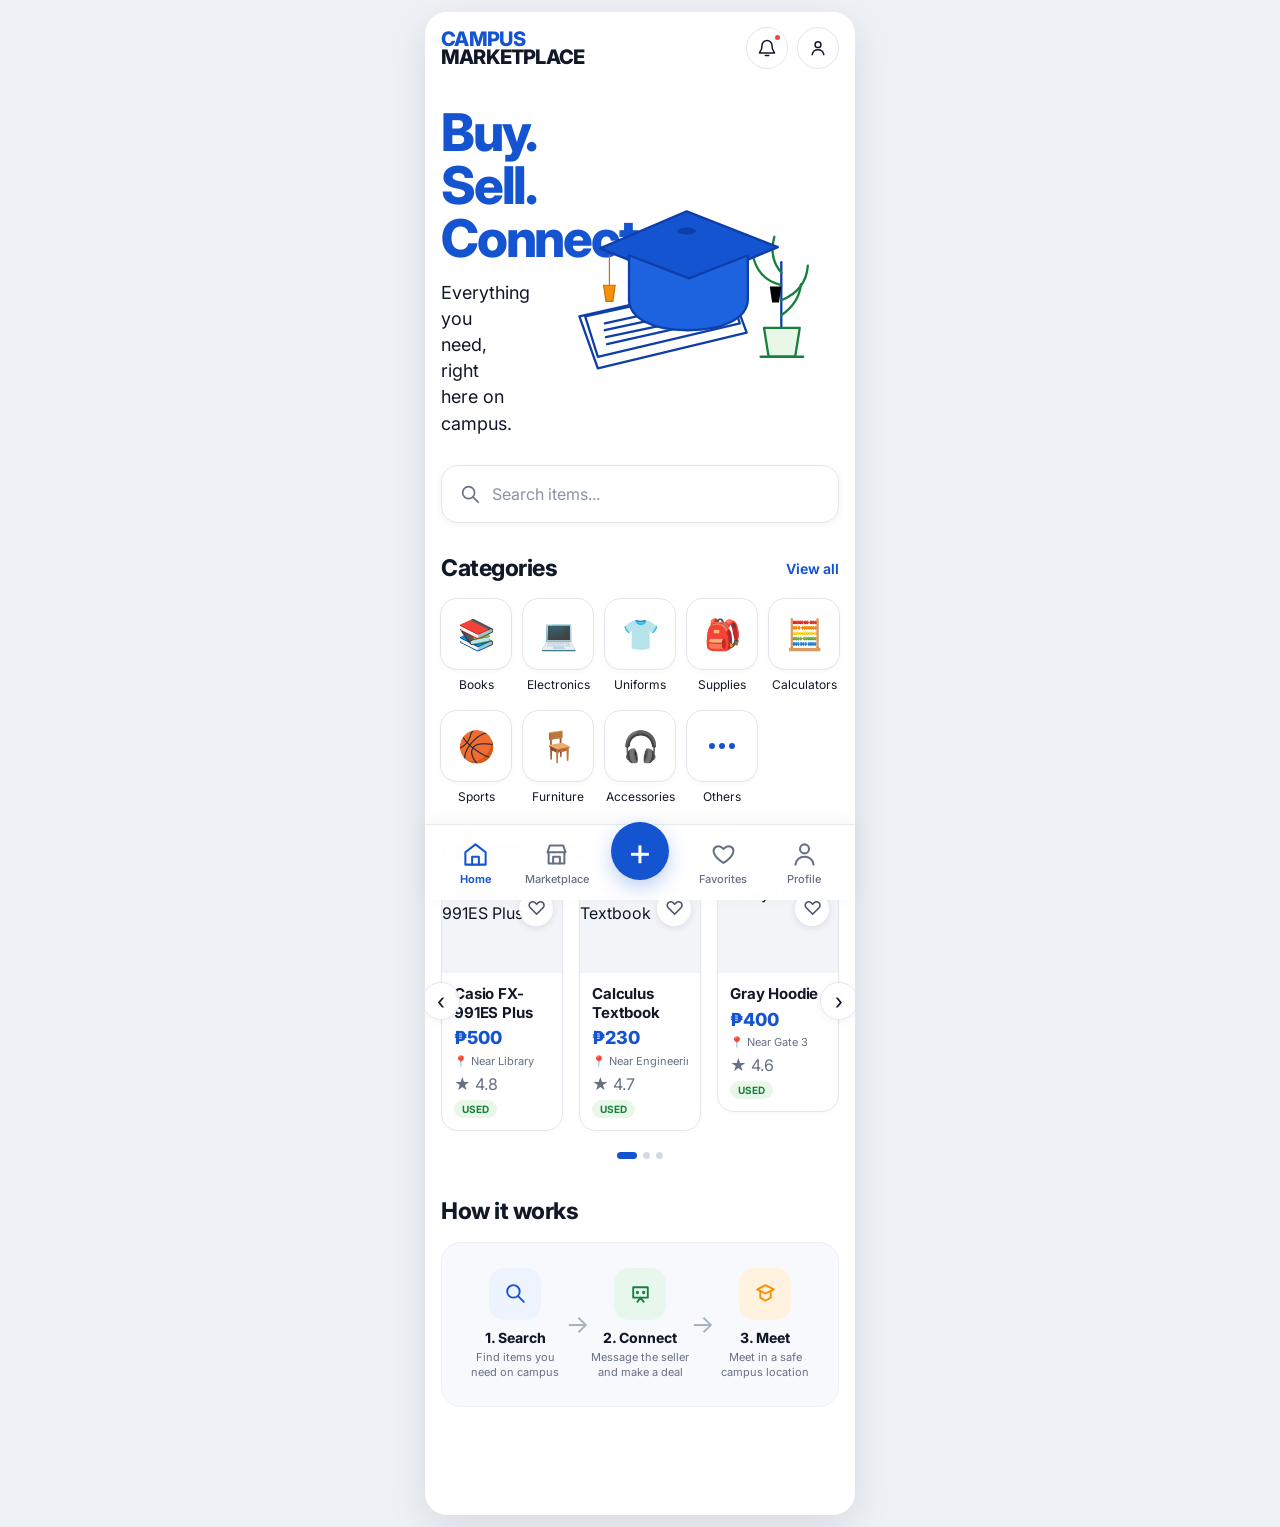
==== commit 4a18c4a5: "Checkpoint - latest local version" ====
--- a/index.html
+++ b/index.html
@@ -1,6 +1,5 @@
 <!DOCTYPE html>
 <html lang="en">
-
 <head>
     <meta charset="UTF-8">
     <meta name="viewport" content="width=device-width, initial-scale=1.0">
@@ -10,7 +9,10 @@
     <link rel="preconnect" href="https://fonts.googleapis.com">
     <link rel="preconnect" href="https://fonts.gstatic.com" crossorigin>
 
-    <link href="https://fonts.googleapis.com/css2?family=Inter:wght@400;500;600;700;800&display=swap" rel="stylesheet">
+    <link
+        href="https://fonts.googleapis.com/css2?family=Inter:wght@400;500;600;700;800&display=swap"
+        rel="stylesheet"
+    >
 
     <link rel="stylesheet" href="style.css">
 </head>
@@ -31,7 +33,11 @@
 
             <div class="header-actions">
 
-                <button class="header-icon notification-button" id="notificationButton" aria-label="Notifications">
+                <button
+                    class="header-icon notification-button"
+                    id="notificationButton"
+                    aria-label="Notifications"
+                >
                     <svg viewBox="0 0 24 24">
                         <path d="M18 9a6 6 0 0 0-12 0c0 7-3 7-3 9h18c0-2-3-2-3-9"></path>
                         <path d="M10 21h4"></path>
@@ -40,7 +46,11 @@
                     <span class="notification-dot"></span>
                 </button>
 
-                <button class="profile-button" id="profileButton" aria-label="Profile">
+                <button
+                    class="profile-button"
+                    id="profileButton"
+                    aria-label="Profile"
+                >
                     <svg viewBox="0 0 24 24">
                         <circle cx="12" cy="8" r="3.5"></circle>
                         <path d="M5 20c.7-4 3.2-6 7-6s6.3 2 7 6"></path>
@@ -93,9 +103,13 @@
                     <!-- Books -->
                     <g class="books">
 
-                        <path d="M35 139L164 110L180 153L51 184Z"></path>
-
-                        <path d="M40 139L164 112L174 145L51 174Z"></path>
+                        <path
+                            d="M35 139L164 110L180 153L51 184Z"
+                        ></path>
+
+                        <path
+                            d="M40 139L164 112L174 145L51 174Z"
+                        ></path>
 
                         <path d="M57 145L153 124"></path>
                         <path d="M57 151L159 129"></path>
@@ -108,12 +122,23 @@
                     <!-- Graduation Cap -->
                     <g class="graduation-cap">
 
-                        <path class="cap-top" d="M53 80L128 48L207 79L130 111Z"></path>
-
-                        <path class="cap-body" d="M78 86V124C78 141 99 151 129 151C159 151 181 141 181 124V86L130 106Z">
-                        </path>
-
-                        <ellipse class="cap-hole" cx="128" cy="65" rx="8" ry="3"></ellipse>
+                        <path
+                            class="cap-top"
+                            d="M53 80L128 48L207 79L130 111Z"
+                        ></path>
+
+                        <path
+                            class="cap-body"
+                            d="M78 86V124C78 141 99 151 129 151C159 151 181 141 181 124V86L130 106Z"
+                        ></path>
+
+                        <ellipse
+                            class="cap-hole"
+                            cx="128"
+                            cy="65"
+                            rx="8"
+                            ry="3"
+                        ></ellipse>
 
                     </g>
 
@@ -148,7 +173,12 @@
                     <path d="M16 16L21 21"></path>
                 </svg>
 
-                <input type="search" id="searchInput" placeholder="Search items..." autocomplete="off">
+                <input
+                    type="search"
+                    id="searchInput"
+                    placeholder="Search items..."
+                    autocomplete="off"
+                >
 
             </label>
 
@@ -164,16 +194,25 @@
 
                 <h2>Categories</h2>
 
-                <button class="view-all" id="viewCategories">
+                <button
+                    class="view-all"
+                    id="viewCategories"
+                >
                     View all
                 </button>
 
             </div>
 
 
-            <div class="category-grid" id="categoryGrid">
-
-                <button class="category" data-category="Books">
+            <div
+                class="category-grid"
+                id="categoryGrid"
+            >
+
+                <button
+                    class="category"
+                    data-category="Books"
+                >
                     <div class="category-icon books-icon">
                         📚
                     </div>
@@ -181,7 +220,10 @@
                 </button>
 
 
-                <button class="category" data-category="Electronics">
+                <button
+                    class="category"
+                    data-category="Electronics"
+                >
                     <div class="category-icon">
                         💻
                     </div>
@@ -189,7 +231,10 @@
                 </button>
 
 
-                <button class="category" data-category="Uniforms">
+                <button
+                    class="category"
+                    data-category="Uniforms"
+                >
                     <div class="category-icon blue-icon">
                         👕
                     </div>
@@ -197,7 +242,10 @@
                 </button>
 
 
-                <button class="category" data-category="Supplies">
+                <button
+                    class="category"
+                    data-category="Supplies"
+                >
                     <div class="category-icon">
                         🎒
                     </div>
@@ -205,7 +253,10 @@
                 </button>
 
 
-                <button class="category" data-category="Calculators">
+                <button
+                    class="category"
+                    data-category="Calculators"
+                >
                     <div class="category-icon">
                         🧮
                     </div>
@@ -213,7 +264,10 @@
                 </button>
 
 
-                <button class="category" data-category="Sports">
+                <button
+                    class="category"
+                    data-category="Sports"
+                >
                     <div class="category-icon">
                         🏀
                     </div>
@@ -221,7 +275,10 @@
                 </button>
 
 
-                <button class="category" data-category="Furniture">
+                <button
+                    class="category"
+                    data-category="Furniture"
+                >
                     <div class="category-icon">
                         🪑
                     </div>
@@ -229,7 +286,10 @@
                 </button>
 
 
-                <button class="category" data-category="Accessories">
+                <button
+                    class="category"
+                    data-category="Accessories"
+                >
                     <div class="category-icon">
                         🎧
                     </div>
@@ -237,7 +297,10 @@
                 </button>
 
 
-                <button class="category" data-category="Others">
+                <button
+                    class="category"
+                    data-category="Others"
+                >
                     <div class="category-icon dots-icon">
                         <i></i>
                         <i></i>
@@ -260,17 +323,26 @@
 
                 <h2>Featured Items</h2>
 
-                <button class="view-all" id="viewFeatured">
+                <button
+                    class="view-all"
+                    id="viewFeatured"
+                >
                     View all
                 </button>
 
             </div>
 
 
-            <div class="product-grid" id="productGrid"></div>
-
-
-            <div class="carousel-dots" id="carouselDots"></div>
+            <div
+                class="product-grid"
+                id="productGrid"
+            ></div>
+
+
+            <div
+                class="carousel-dots"
+                id="carouselDots"
+            ></div>
 
         </section>
 
@@ -367,7 +439,10 @@
         ========================== -->
         <nav class="bottom-navigation">
 
-            <button class="nav-item active" data-page="home">
+            <button
+                class="nav-item active"
+                data-page="home"
+            >
                 <svg viewBox="0 0 24 24">
                     <path d="M3 10L12 3L21 10V21H3Z"></path>
                     <path d="M9 21V14H15V21"></path>
@@ -377,7 +452,10 @@
             </button>
 
 
-            <button class="nav-item" data-page="marketplace">
+            <button
+                class="nav-item"
+                data-page="marketplace"
+            >
                 <svg viewBox="0 0 24 24">
                     <path d="M4 10H20L18 4H6Z"></path>
                     <path d="M5 10V20H19V10"></path>
@@ -388,23 +466,31 @@
             </button>
 
 
-            <button class="add-button" id="addButton" aria-label="Post an item">
+            <button
+                class="add-button"
+                id="addButton"
+                aria-label="Post an item"
+            >
                 +
             </button>
 
 
-            <button class="nav-item" data-page="favorites">
+            <button
+                class="nav-item"
+                data-page="favorites"
+            >
                 <svg viewBox="0 0 24 24">
-                    <path
-                        d="M20.8 8.8C20.8 14.2 12 19.5 12 19.5S3.2 14.2 3.2 8.8C3.2 5.5 7 3.4 10 5.5L12 7L14 5.5C17 3.4 20.8 5.5 20.8 8.8Z">
-                    </path>
+                    <path d="M20.8 8.8C20.8 14.2 12 19.5 12 19.5S3.2 14.2 3.2 8.8C3.2 5.5 7 3.4 10 5.5L12 7L14 5.5C17 3.4 20.8 5.5 20.8 8.8Z"></path>
                 </svg>
 
                 <span>Favorites</span>
             </button>
 
 
-            <button class="nav-item" data-page="profile">
+            <button
+                class="nav-item"
+                data-page="profile"
+            >
                 <svg viewBox="0 0 24 24">
                     <circle cx="12" cy="7" r="4"></circle>
                     <path d="M4 21C4.8 16.3 7.4 14 12 14C16.6 14 19.2 16.3 20 21"></path>
@@ -419,11 +505,23 @@
         <!-- =========================
              POST ITEM MODAL
         ========================== -->
-        <div class="modal-backdrop" id="modalBackdrop" hidden>
-
-            <div class="modal" role="dialog" aria-modal="true">
-
-                <button class="modal-close" id="closeModal" aria-label="Close">
+        <div
+            class="modal-backdrop"
+            id="modalBackdrop"
+            hidden
+        >
+
+            <div
+                class="modal"
+                role="dialog"
+                aria-modal="true"
+            >
+
+                <button
+                    class="modal-close"
+                    id="closeModal"
+                    aria-label="Close"
+                >
                     ×
                 </button>
 
@@ -437,14 +535,23 @@
                 <label>
                     Item name
 
-                    <input type="text" id="itemName" placeholder="e.g. Scientific Calculator">
+                    <input
+                        type="text"
+                        id="itemName"
+                        placeholder="e.g. Scientific Calculator"
+                    >
                 </label>
 
 
                 <label>
                     Price
 
-                    <input type="number" id="itemPrice" placeholder="500" min="0">
+                    <input
+                        type="number"
+                        id="itemPrice"
+                        placeholder="500"
+                        min="0"
+                    >
                 </label>
 
 
@@ -465,7 +572,10 @@
                 </label>
 
 
-                <button class="publish-button" id="publishButton">
+                <button
+                    class="publish-button"
+                    id="publishButton"
+                >
                     Post item
                 </button>
 
@@ -475,7 +585,10 @@
 
 
         <!-- Toast -->
-        <div class="toast" id="toast"></div>
+        <div
+            class="toast"
+            id="toast"
+        ></div>
 
     </main>
 
@@ -483,5 +596,4 @@
     <script src="script.js"></script>
 
 </body>
-
 </html>
--- a/style.css
+++ b/style.css
@@ -252,7 +252,8 @@
     display: grid;
 
     grid-template-columns:
-        minmax(0, 1fr) 300px;
+        minmax(0, 1fr)
+        300px;
 
     align-items: center;
 
@@ -476,7 +477,7 @@
     width: 100%;
 }
 
-.section+.section {
+.section + .section {
     margin-top: 34px;
 }
 
@@ -1118,7 +1119,8 @@
     align-items: center;
 
     padding:
-        6px 8px calc(6px + env(safe-area-inset-bottom));
+        6px 8px
+        calc(6px + env(safe-area-inset-bottom));
 
     background:
         rgba(255, 255, 255, 0.97);
@@ -1221,7 +1223,8 @@
     background: var(--blue-dark);
 
     transform:
-        translateY(-2px) scale(1.03);
+        translateY(-2px)
+        scale(1.03);
 
     box-shadow:
         0 9px 25px rgba(21, 84, 209, 0.34);
@@ -1291,7 +1294,7 @@
     font-weight: 800;
 }
 
-.modal>p {
+.modal > p {
     margin-bottom: 22px;
 
     color: var(--muted);
@@ -1495,19 +1498,20 @@
         opacity: 0;
 
         transform:
-            translateX(15px) scale(0.97);
+            translateX(15px)
+            scale(0.97);
     }
 
     to {
         opacity: 1;
 
         transform:
-            translateX(0) scale(1);
+            translateX(0)
+            scale(1);
     }
 }
 
 @keyframes capFloat {
-
     0%,
     100% {
         transform: translateY(0);
@@ -1519,7 +1523,6 @@
 }
 
 @keyframes tasselSwing {
-
     0%,
     100% {
         transform: rotate(0deg);
@@ -1561,14 +1564,16 @@
         opacity: 0;
 
         transform:
-            translateY(12px) scale(0.98);
+            translateY(12px)
+            scale(0.98);
     }
 
     to {
         opacity: 1;
 
         transform:
-            translateY(0) scale(1);
+            translateY(0)
+            scale(1);
     }
 }
 
@@ -1586,7 +1591,8 @@
 
     .hero {
         grid-template-columns:
-            minmax(0, 1fr) 230px;
+            minmax(0, 1fr)
+            230px;
     }
 
     .hero-illustration {
@@ -1668,7 +1674,8 @@
         min-height: 190px;
 
         grid-template-columns:
-            minmax(0, 1fr) 132px;
+            minmax(0, 1fr)
+            132px;
 
         gap: 7px;
 
@@ -1729,7 +1736,7 @@
 
     /* Sections */
 
-    .section+.section {
+    .section + .section {
         margin-top: 29px;
     }
 
@@ -1873,7 +1880,8 @@
         min-height: 70px;
 
         padding:
-            4px 6px calc(4px + env(safe-area-inset-bottom));
+            4px 6px
+            calc(4px + env(safe-area-inset-bottom));
     }
 
     .nav-item {
@@ -1911,7 +1919,8 @@
         max-height: 90vh;
 
         padding:
-            24px 20px calc(24px + env(safe-area-inset-bottom));
+            24px 20px
+            calc(24px + env(safe-area-inset-bottom));
 
         border-radius:
             21px 21px 0 0;
@@ -1948,7 +1957,8 @@
 
     .hero {
         grid-template-columns:
-            minmax(0, 1fr) 110px;
+            minmax(0, 1fr)
+            110px;
     }
 
     .hero-content h1 {
@@ -2030,7 +2040,8 @@
 
     .hero {
         grid-template-columns:
-            minmax(0, 1fr) 90px;
+            minmax(0, 1fr)
+            90px;
     }
 
     .hero-content h1 {
@@ -2100,77 +2111,75 @@
 
         transition-duration: 0.01ms !important;
     }
-
     /* ============================================================
    PHASE 1.1 — STICKY HEADER
    Added without changing the existing design
    ============================================================ */
 
-    .topbar {
-        position: sticky;
-        top: 0;
-        z-index: 1000;
-
-        transition:
-            height 0.25s ease,
-            box-shadow 0.25s ease,
-            background-color 0.25s ease;
-    }
-
-    /* Header appearance after scrolling */
+.topbar {
+    position: sticky;
+    top: 0;
+    z-index: 1000;
+
+    transition:
+        height 0.25s ease,
+        box-shadow 0.25s ease,
+        background-color 0.25s ease;
+}
+
+/* Header appearance after scrolling */
+.topbar.scrolled {
+    background: rgba(255, 255, 255, 0.97);
+    box-shadow: 0 4px 18px rgba(15, 23, 42, 0.08);
+
+    backdrop-filter: blur(12px);
+    -webkit-backdrop-filter: blur(12px);
+}
+
+/* Make CAMPUS MARKETPLACE clickable */
+.brand {
+    cursor: pointer;
+    user-select: none;
+
+    transition:
+        opacity 0.2s ease,
+        transform 0.2s ease;
+}
+
+.brand:hover {
+    opacity: 0.85;
+}
+
+.brand:active {
+    transform: scale(0.97);
+}
+
+/* Keyboard accessibility */
+.brand:focus-visible {
+    outline: 3px solid rgba(37, 99, 235, 0.3);
+    outline-offset: 5px;
+    border-radius: 6px;
+}
+
+/* Mobile */
+@media (max-width: 768px) {
+
     .topbar.scrolled {
-        background: rgba(255, 255, 255, 0.97);
-        box-shadow: 0 4px 18px rgba(15, 23, 42, 0.08);
-
-        backdrop-filter: blur(12px);
-        -webkit-backdrop-filter: blur(12px);
-    }
-
-    /* Make CAMPUS MARKETPLACE clickable */
+        box-shadow: 0 3px 14px rgba(15, 23, 42, 0.07);
+    }
+
+}
+
+/* Respect reduced-motion settings */
+@media (prefers-reduced-motion: reduce) {
+
+    .topbar,
     .brand {
-        cursor: pointer;
-        user-select: none;
-
-        transition:
-            opacity 0.2s ease,
-            transform 0.2s ease;
-    }
-
-    .brand:hover {
-        opacity: 0.85;
-    }
-
-    .brand:active {
-        transform: scale(0.97);
-    }
-
-    /* Keyboard accessibility */
-    .brand:focus-visible {
-        outline: 3px solid rgba(37, 99, 235, 0.3);
-        outline-offset: 5px;
-        border-radius: 6px;
-    }
-
-    /* Mobile */
-    @media (max-width: 768px) {
-
-        .topbar.scrolled {
-            box-shadow: 0 3px 14px rgba(15, 23, 42, 0.07);
-        }
-
-    }
-
-    /* Respect reduced-motion settings */
-    @media (prefers-reduced-motion: reduce) {
-
-        .topbar,
-        .brand {
-            transition: none;
-        }
-
-    }
-}
-
+        transition: none;
+    }
+
+}
+}
 /* =========================================================
    PHASE 1 FINAL ADDITIONS
    Sticky header + interactive header panels + desktop arrows
@@ -2273,7 +2282,7 @@
     background: var(--surface);
 }
 
-.phase1-notification+.phase1-notification {
+.phase1-notification + .phase1-notification {
     margin-top: 8px;
 }
 
@@ -2370,7 +2379,7 @@
     place-items: center;
     border: 1px solid var(--border);
     border-radius: 50%;
-    background: rgba(255, 255, 255, .96);
+    background: rgba(255,255,255,.96);
     color: var(--text);
     box-shadow: var(--shadow-sm);
     font-size: 22px;
@@ -2406,7 +2415,6 @@
         opacity: 0;
         transform: translateY(-5px);
     }
-
     to {
         opacity: 1;
         transform: translateY(0);
@@ -2449,4 +2457,94 @@
     .phase1-panel {
         animation: none;
     }
-}+}
+
+/* =========================================================
+   SHARED MOBILE APP SHELL — PHASE 2 FOUNDATION
+   Keeps Home consistent with the Marketplace screen.
+   ========================================================= */
+:root {
+    --max-width: 430px;
+    --shared-nav-height: 76px;
+}
+
+body {
+    background: #eef1f6;
+}
+
+.app {
+    width: 100%;
+    max-width: 430px;
+    min-height: 100vh;
+    margin: 0 auto;
+    padding: 0 16px calc(var(--shared-nav-height) + env(safe-area-inset-bottom) + 12px);
+    background: #ffffff;
+    position: relative;
+}
+
+/* Same bottom-nav geometry as marketplace/marketplace.css */
+.bottom-navigation {
+    width: 100%;
+    max-width: 430px;
+    height: var(--shared-nav-height);
+    min-height: var(--shared-nav-height);
+    padding: 7px 10px calc(7px + env(safe-area-inset-bottom));
+    grid-template-columns: 1fr 1fr 1.05fr 1fr 1fr;
+    background: rgba(255,255,255,.98);
+    border-top: 1px solid #e8ebf0;
+    box-shadow: 0 -4px 18px rgba(16,24,40,.04);
+    backdrop-filter: blur(12px);
+    -webkit-backdrop-filter: blur(12px);
+}
+
+.bottom-navigation .nav-item {
+    height: 62px;
+    gap: 4px;
+    font-size: 11px;
+    font-weight: 500;
+    color: #667085;
+}
+
+.bottom-navigation .nav-item svg {
+    width: 27px;
+    height: 27px;
+}
+
+.bottom-navigation .nav-item.active {
+    color: var(--blue);
+    font-weight: 650;
+}
+
+.bottom-navigation .add-button {
+    width: 58px;
+    height: 58px;
+    justify-self: center;
+    margin-top: -25px;
+    font-size: 38px;
+    line-height: 1;
+    border-radius: 50%;
+}
+
+@media (min-width: 431px) {
+    body {
+        padding: 12px 0;
+    }
+
+    .app {
+        min-height: calc(100vh - 24px);
+        border-radius: 22px;
+        overflow: hidden;
+        box-shadow: 0 12px 40px rgba(16,24,40,.10);
+    }
+}
+
+@media (max-width: 430px) {
+    body {
+        background: #ffffff;
+    }
+
+    .app {
+        border-radius: 0;
+        box-shadow: none;
+    }
+}
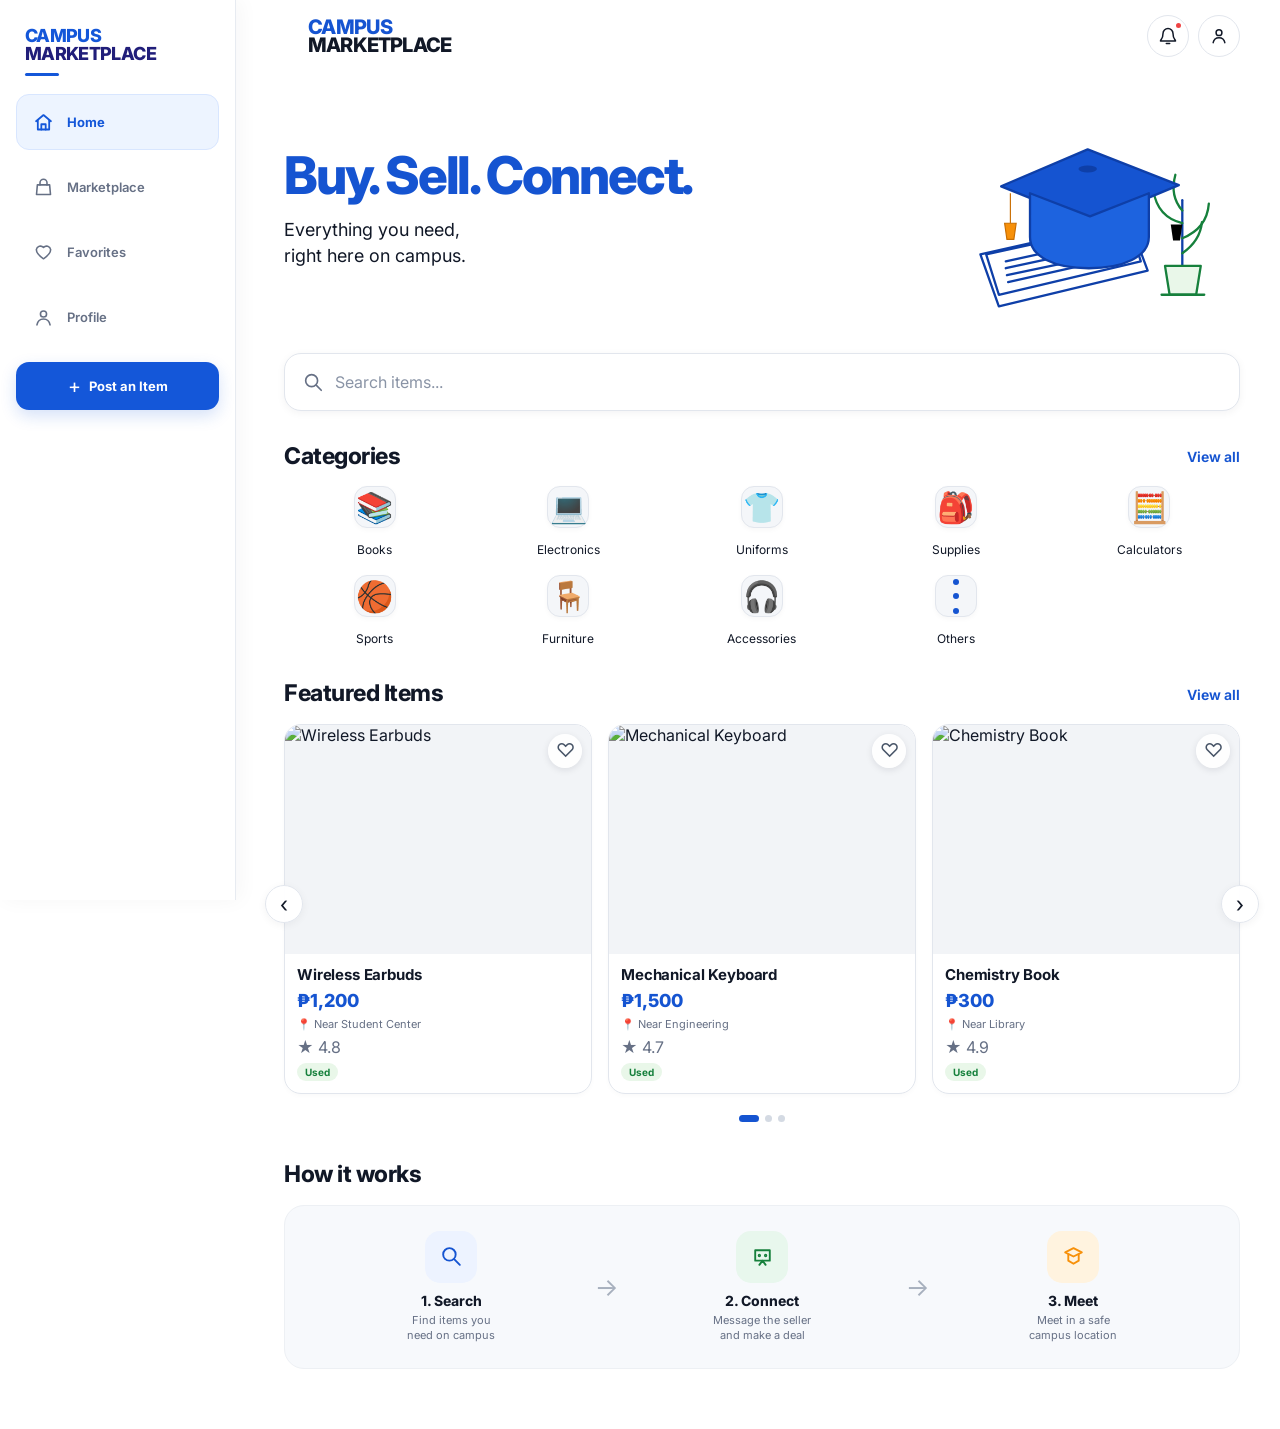
==== commit 78411200: "Auto responsive version 8" ====
--- a/index.html
+++ b/index.html
@@ -15,6 +15,7 @@
     >
 
     <link rel="stylesheet" href="style.css">
+    <link rel="stylesheet" href="nav.css">
 </head>
 
 <body>
@@ -437,69 +438,17 @@
         <!-- =========================
              BOTTOM NAVIGATION
         ========================== -->
-        <nav class="bottom-navigation">
-
-            <button
-                class="nav-item active"
-                data-page="home"
-            >
-                <svg viewBox="0 0 24 24">
-                    <path d="M3 10L12 3L21 10V21H3Z"></path>
-                    <path d="M9 21V14H15V21"></path>
-                </svg>
-
-                <span>Home</span>
-            </button>
-
-
-            <button
-                class="nav-item"
-                data-page="marketplace"
-            >
-                <svg viewBox="0 0 24 24">
-                    <path d="M4 10H20L18 4H6Z"></path>
-                    <path d="M5 10V20H19V10"></path>
-                    <path d="M9 20V14H15V20"></path>
-                </svg>
-
-                <span>Marketplace</span>
-            </button>
-
-
-            <button
-                class="add-button"
-                id="addButton"
-                aria-label="Post an item"
-            >
-                +
-            </button>
-
-
-            <button
-                class="nav-item"
-                data-page="favorites"
-            >
-                <svg viewBox="0 0 24 24">
-                    <path d="M20.8 8.8C20.8 14.2 12 19.5 12 19.5S3.2 14.2 3.2 8.8C3.2 5.5 7 3.4 10 5.5L12 7L14 5.5C17 3.4 20.8 5.5 20.8 8.8Z"></path>
-                </svg>
-
-                <span>Favorites</span>
-            </button>
-
-
-            <button
-                class="nav-item"
-                data-page="profile"
-            >
-                <svg viewBox="0 0 24 24">
-                    <circle cx="12" cy="7" r="4"></circle>
-                    <path d="M4 21C4.8 16.3 7.4 14 12 14C16.6 14 19.2 16.3 20 21"></path>
-                </svg>
-
-                <span>Profile</span>
-            </button>
-
-        </nav>
+        <nav class="bottom-nav" aria-label="Primary navigation">
+      <div class="nav-brand" aria-label="Campus Marketplace">
+        <span class="nav-brand-campus">CAMPUS</span>
+        <span class="nav-brand-marketplace">MARKETPLACE</span>
+      </div>
+      <button class="nav-item active" data-nav="home" data-page="home" type="button"><svg viewBox="0 0 24 24" aria-hidden="true"><path d="M3.5 10.5 12 3.5l8.5 7"></path><path d="M5.5 9.5V20h13V9.5"></path><path d="M9.5 20v-6h5v6"></path></svg><span>Home</span></button>
+      <button class="nav-item" data-nav="marketplace" data-page="marketplace" type="button"><svg viewBox="0 0 24 24" aria-hidden="true"><path d="M5 9h14l1 11H4L5 9Z"></path><path d="M8 9V6.5a4 4 0 0 1 8 0V9"></path></svg><span>Marketplace</span></button>
+      <button class="sell-button" data-nav="post" id="sellButton" type="button" aria-label="Post an item"><span class="sell-plus">+</span><span class="sell-label">Post an Item</span></button>
+      <button class="nav-item" data-nav="favorites" data-page="favorites" type="button"><svg viewBox="0 0 24 24" aria-hidden="true"><path d="M20.2 8.7c0 5.1-8.2 10.5-8.2 10.5S3.8 13.8 3.8 8.7A4.8 4.8 0 0 1 12 6.2a4.8 4.8 0 0 1 8.2 2.5Z"></path></svg><span>Favorites</span></button>
+      <button class="nav-item" data-nav="profile" data-page="profile" type="button"><svg viewBox="0 0 24 24" aria-hidden="true"><circle cx="12" cy="8" r="3.5"></circle><path d="M4.5 20.5c.8-4.3 3.3-6.8 7.5-6.8s6.7 2.5 7.5 6.8"></path></svg><span>Profile</span></button>
+    </nav>
 
 
         <!-- =========================
--- a/style.css
+++ b/style.css
@@ -2548,3 +2548,152 @@
         box-shadow: none;
     }
 }
+
+/* =========================================================
+   SHARED RESPONSIVE NAVIGATION — DESKTOP FIRST
+   One consistent navigation system across Home/Marketplace/
+   Favorites/Profile. Sidebar on desktop, bottom bar on mobile.
+   ========================================================= */
+@media (min-width: 769px) {
+    body { padding: 0 !important; background: #f4f6fa; }
+    .app {
+        max-width: none !important;
+        min-height: 100vh !important;
+        margin: 0 !important;
+        padding: 0 40px 40px 260px !important;
+        border-radius: 0 !important;
+        background: #fff;
+    }
+    .topbar { margin-left: 0 !important; }
+    .bottom-navigation {
+        left: 0 !important;
+        top: 0 !important;
+        bottom: 0 !important;
+        transform: none !important;
+        width: 220px !important;
+        max-width: 220px !important;
+        height: 100vh !important;
+        min-height: 100vh !important;
+        padding: 92px 14px 28px !important;
+        display: grid !important;
+        grid-template-columns: 1fr !important;
+        grid-template-rows: repeat(5, minmax(52px, 1fr)) !important;
+        gap: 8px !important;
+        align-content: center !important;
+        border-top: 0 !important;
+        border-right: 1px solid #e7eaf0 !important;
+        box-shadow: 4px 0 20px rgba(16,24,40,.04) !important;
+        backdrop-filter: none !important;
+        -webkit-backdrop-filter: none !important;
+        background: #fff !important;
+    }
+    .bottom-navigation .nav-item {
+        width: 100% !important;
+        height: 58px !important;
+        flex-direction: row !important;
+        justify-content: flex-start !important;
+        gap: 13px !important;
+        padding: 0 18px !important;
+        border-radius: 13px !important;
+        font-size: 13px !important;
+        font-weight: 600 !important;
+        color: #667085 !important;
+    }
+    .bottom-navigation .nav-item:hover { background: #f5f7fb !important; color: var(--blue) !important; }
+    .bottom-navigation .nav-item.active { background: #edf4ff !important; color: var(--blue) !important; }
+    .bottom-navigation .nav-item svg { width: 22px !important; height: 22px !important; flex: 0 0 auto; stroke-width: 1.9 !important; }
+    .bottom-navigation .add-button {
+        width: calc(100% - 10px) !important;
+        height: 50px !important;
+        margin: 8px 5px !important;
+        border-radius: 13px !important;
+        font-size: 15px !important;
+        font-weight: 700 !important;
+        box-shadow: 0 8px 20px rgba(20,87,217,.18) !important;
+    }
+    .bottom-navigation .add-button::before { content: "＋"; }
+    .bottom-navigation .add-button { font-size: 0 !important; }
+}
+
+@media (max-width: 768px) {
+    .bottom-navigation .nav-item svg { width: 23px; height: 23px; stroke-width: 1.9; }
+    .bottom-navigation .nav-item { font-size: 10px; }
+}
+
+
+/* =========================================================
+   CAMPUS MARKETPLACE — SHARED NAVIGATION & ICON SYSTEM
+   One icon language across every screen. Desktop sidebar,
+   tablet/mobile bottom bar.
+   ========================================================= */
+.bottom-nav, .bottom-navigation {
+  --nav-blue:#1457d9; --nav-ink:#344054; --nav-muted:#667085;
+  box-sizing:border-box;
+}
+.bottom-nav .nav-item, .bottom-navigation .nav-item {
+  position:relative; border:1px solid transparent; color:var(--nav-muted);
+  transition:background .18s ease,color .18s ease,transform .18s ease,border-color .18s ease;
+}
+.bottom-nav .nav-item svg, .bottom-navigation .nav-item svg {
+  fill:none !important; stroke:currentColor !important;
+  stroke-width:1.8 !important; stroke-linecap:round; stroke-linejoin:round;
+}
+.bottom-nav .nav-item:hover, .bottom-navigation .nav-item:hover {
+  color:var(--nav-blue) !important; background:#f7f9fc !important;
+}
+.bottom-nav .nav-item.active, .bottom-navigation .nav-item.active {
+  color:var(--nav-blue) !important; background:#edf4ff !important;
+  border-color:#dbe8ff !important; font-weight:700 !important;
+}
+.bottom-nav .nav-item.active svg, .bottom-navigation .nav-item.active svg { stroke-width:2 !important; }
+.bottom-nav .nav-item:active, .bottom-navigation .nav-item:active { transform:scale(.97); }
+.sell-button {
+  position:relative; overflow:hidden; display:flex; align-items:center; justify-content:center;
+  background:var(--nav-blue) !important; color:#fff !important;
+  transition:transform .18s ease,box-shadow .18s ease,background .18s ease;
+}
+.sell-button:hover { background:#0e43ad !important; transform:translateY(-1px); box-shadow:0 8px 20px rgba(20,87,217,.24) !important; }
+.sell-plus { font-weight:400; line-height:1; }
+.sell-label { display:none; }
+
+/* Marketplace category chips: familiar, readable, touch-friendly */
+.category-list { align-items:stretch !important; gap:12px !important; }
+.category-item {
+  min-width:92px !important; min-height:86px !important; padding:10px 9px 9px !important;
+  border:1px solid #e6eaf0 !important; border-radius:16px !important;
+  background:#fff !important; color:#344054 !important;
+  box-shadow:0 2px 8px rgba(16,24,40,.035);
+  transition:transform .18s ease,border-color .18s ease,box-shadow .18s ease,background .18s ease;
+}
+.category-item:hover { transform:translateY(-2px); border-color:#c9d9f7 !important; box-shadow:0 7px 18px rgba(20,87,217,.08); }
+.category-item.active { background:#f4f8ff !important; border-color:#bcd1f5 !important; color:#1457d9 !important; box-shadow:0 6px 16px rgba(20,87,217,.08); }
+.category-icon {
+  width:42px !important; height:42px !important; border-radius:13px !important;
+  display:grid !important; place-items:center !important; margin-bottom:7px !important;
+  background:#f4f6f9 !important; color:#475467 !important;
+}
+.category-item.active .category-icon { background:#e3efff !important; color:#1457d9 !important; }
+.category-icon svg { width:23px !important; height:23px !important; fill:none !important; stroke:currentColor !important; stroke-width:1.7 !important; stroke-linecap:round; stroke-linejoin:round; }
+.category-item > span:last-child { font-size:11px !important; font-weight:650 !important; white-space:nowrap; }
+
+@media (max-width:768px) {
+  .bottom-nav, .bottom-navigation { height:78px !important; min-height:78px !important; padding:7px 10px calc(7px + env(safe-area-inset-bottom)) !important; }
+  .bottom-nav .nav-item, .bottom-navigation .nav-item { height:62px !important; gap:4px !important; border-radius:13px !important; font-size:10.5px !important; }
+  .bottom-nav .nav-item svg, .bottom-navigation .nav-item svg { width:24px !important; height:24px !important; }
+  .bottom-nav .sell-button, .bottom-navigation .add-button { width:58px !important; height:58px !important; border-radius:18px !important; margin-top:-20px !important; }
+  .sell-plus { font-size:35px; }
+  .category-list { overflow-x:auto !important; padding-bottom:4px !important; scrollbar-width:none; }
+  .category-list::-webkit-scrollbar { display:none; }
+}
+@media (min-width:769px) {
+  .bottom-nav, .bottom-navigation { width:236px !important; max-width:236px !important; padding:94px 16px 28px !important; gap:9px !important; }
+  .bottom-nav .nav-item, .bottom-navigation .nav-item { height:56px !important; padding:0 16px !important; gap:13px !important; border-radius:13px !important; font-size:13px !important; }
+  .bottom-nav .nav-item svg, .bottom-navigation .nav-item svg { width:21px !important; height:21px !important; flex:0 0 auto; }
+  .bottom-nav .sell-button, .bottom-navigation .add-button { width:100% !important; height:48px !important; margin:8px 0 !important; border-radius:13px !important; }
+  .bottom-nav .sell-plus { font-size:0; }
+  .bottom-nav .sell-plus::before { content:'＋'; font-size:19px; }
+  .bottom-nav .sell-label { display:inline !important; font-size:13px; font-weight:700; margin-left:7px; }
+}
+@media (min-width: 769px) {
+  .app { padding-left: 284px !important; }
+}
--- a/nav.css
+++ b/nav.css
@@ -0,0 +1,743 @@
+/* =========================================================
+   CAMPUS MARKETPLACE — UNIFIED NAVIGATION
+   Consistent, proportional, accessible across every page.
+   ========================================================= */
+
+:root {
+  --nav-blue: #1457d9;
+  --nav-blue-dark: #0e43ad;
+  --nav-blue-soft: #edf4ff;
+  --nav-blue-border: #d8e6ff;
+  --nav-ink: #25324a;
+  --nav-muted: #667085;
+  --nav-border: #e7ebf1;
+  --nav-white: #ffffff;
+}
+
+.bottom-nav,
+.bottom-navigation {
+  box-sizing: border-box;
+  font-family: inherit;
+}
+
+.bottom-nav *,
+.bottom-navigation * { box-sizing: border-box; }
+
+/* ----- Shared item treatment ----- */
+.bottom-nav .nav-item,
+.bottom-navigation .nav-item {
+  position: relative;
+  border: 1px solid transparent;
+  background: transparent;
+  color: var(--nav-muted);
+  cursor: pointer;
+  -webkit-tap-highlight-color: transparent;
+  transition: color .18s ease, background .18s ease, border-color .18s ease,
+              transform .12s ease, box-shadow .18s ease;
+}
+
+.bottom-nav .nav-item svg,
+.bottom-navigation .nav-item svg {
+  width: 22px;
+  height: 22px;
+  fill: none !important;
+  stroke: currentColor !important;
+  stroke-width: 1.8 !important;
+  stroke-linecap: round;
+  stroke-linejoin: round;
+  flex: 0 0 auto;
+}
+
+.bottom-nav .nav-item span,
+.bottom-navigation .nav-item span {
+  line-height: 1.1;
+}
+
+.bottom-nav .nav-item:hover,
+.bottom-navigation .nav-item:hover {
+  color: var(--nav-blue);
+  background: #f7f9fc;
+}
+
+.bottom-nav .nav-item.active,
+.bottom-navigation .nav-item.active {
+  color: var(--nav-blue);
+  background: var(--nav-blue-soft);
+  border-color: var(--nav-blue-border);
+  font-weight: 700;
+}
+
+.bottom-nav .nav-item.active svg,
+.bottom-navigation .nav-item.active svg {
+  stroke-width: 2.05 !important;
+}
+
+.bottom-nav .nav-item:focus-visible,
+.bottom-navigation .nav-item:focus-visible,
+.bottom-nav .sell-button:focus-visible,
+.bottom-navigation .add-button:focus-visible {
+  outline: 3px solid rgba(20,87,217,.18);
+  outline-offset: 2px;
+}
+
+.bottom-nav .nav-item:active,
+.bottom-navigation .nav-item:active { transform: scale(.97); }
+
+/* ----- Post button ----- */
+.bottom-nav .sell-button,
+.bottom-navigation .add-button {
+  position: relative;
+  border: 0;
+  cursor: pointer;
+  background: var(--nav-blue);
+  color: #fff;
+  transition: transform .18s ease, box-shadow .18s ease, background .18s ease;
+  -webkit-tap-highlight-color: transparent;
+}
+
+.bottom-nav .sell-button:hover,
+.bottom-navigation .add-button:hover {
+  background: var(--nav-blue-dark);
+  transform: translateY(-2px);
+  box-shadow: 0 9px 22px rgba(20,87,217,.24);
+}
+
+.bottom-nav .sell-button:active,
+.bottom-navigation .add-button:active {
+  transform: translateY(0) scale(.98);
+}
+
+.sell-plus {
+  display: inline-grid;
+  place-items: center;
+  font-weight: 400;
+  line-height: 1;
+}
+
+.sell-label { display: inline; }
+
+/* =========================================================
+   MOBILE / TABLET — bottom navigation
+   ========================================================= */
+@media (max-width: 768px) {
+  .bottom-nav,
+  .bottom-navigation {
+    position: fixed !important;
+    left: 0 !important;
+    right: 0 !important;
+    bottom: 0 !important;
+    top: auto !important;
+    transform: none !important;
+    width: 100% !important;
+    max-width: none !important;
+    height: 78px !important;
+    min-height: 78px !important;
+    padding: 7px 10px calc(7px + env(safe-area-inset-bottom)) !important;
+    display: grid !important;
+    grid-template-columns: repeat(2, minmax(0, 1fr)) minmax(120px, 1.5fr) repeat(2, minmax(0, 1fr)) !important;
+    align-items: center !important;
+    gap: 4px !important;
+    background: rgba(255,255,255,.97) !important;
+    border-top: 1px solid var(--nav-border) !important;
+    border-right: 0 !important;
+    box-shadow: 0 -6px 22px rgba(16,24,40,.06) !important;
+    backdrop-filter: blur(14px);
+    -webkit-backdrop-filter: blur(14px);
+    z-index: 1000 !important;
+  }
+
+  .nav-brand { display: none !important; }
+
+  .bottom-nav .nav-item,
+  .bottom-navigation .nav-item {
+    width: 100% !important;
+    height: 60px !important;
+    min-width: 0 !important;
+    padding: 5px 2px !important;
+    display: flex !important;
+    flex-direction: column !important;
+    align-items: center !important;
+    justify-content: center !important;
+    gap: 4px !important;
+    border-radius: 13px !important;
+    font-size: 10.5px !important;
+    font-weight: 550;
+  }
+
+  .bottom-nav .nav-item svg,
+  .bottom-navigation .nav-item svg {
+    width: 23px !important;
+    height: 23px !important;
+  }
+
+  .bottom-nav .sell-button,
+  .bottom-navigation .add-button {
+    width: 100% !important;
+    height: 46px !important;
+    min-width: 0 !important;
+    justify-self: stretch !important;
+    align-self: center !important;
+    margin: 0 !important;
+    padding: 0 9px !important;
+    border-radius: 14px !important;
+    display: flex !important;
+    align-items: center !important;
+    justify-content: center !important;
+    gap: 5px !important;
+    box-shadow: 0 6px 16px rgba(20,87,217,.18) !important;
+  }
+
+  .bottom-nav .sell-plus,
+  .bottom-navigation .sell-plus {
+    width: auto;
+    height: auto;
+    font-size: 19px !important;
+    font-weight: 700 !important;
+  }
+
+  .bottom-nav .sell-label,
+  .bottom-navigation .sell-label {
+    display: inline !important;
+    font-size: 10.5px !important;
+    font-weight: 700 !important;
+    white-space: nowrap;
+  }
+
+  /* Keep page content clear of the fixed bar. */
+  body { padding-bottom: 78px !important; }
+}
+
+/* =========================================================
+   DESKTOP — compact, elegant left navigation
+   ========================================================= */
+@media (min-width: 769px) {
+  .bottom-nav,
+  .bottom-navigation {
+    position: fixed !important;
+    left: 0 !important;
+    top: 0 !important;
+    bottom: 0 !important;
+    transform: none !important;
+    width: 244px !important;
+    max-width: 244px !important;
+    height: 100vh !important;
+    padding: 104px 15px 26px !important;
+    display: flex !important;
+    flex-direction: column !important;
+    align-items: stretch !important;
+    gap: 7px !important;
+    background: rgba(255,255,255,.98) !important;
+    border: 0 !important;
+    border-right: 1px solid var(--nav-border) !important;
+    box-shadow: 5px 0 24px rgba(16,24,40,.035) !important;
+    z-index: 1000 !important;
+  }
+
+  .nav-brand {
+    position: absolute;
+    top: 28px;
+    left: 25px;
+    right: 20px;
+    display: flex;
+    flex-direction: column;
+    gap: 1px;
+    line-height: .92;
+    user-select: none;
+  }
+
+  .nav-brand-campus,
+  .nav-brand-marketplace {
+    font-family: inherit;
+    font-size: 18px;
+    font-weight: 800;
+    letter-spacing: -0.65px;
+  }
+
+  /* Matches the original header branding: blue CAMPUS + dark MARKETPLACE. */
+  .nav-brand-campus { color: var(--nav-blue); }
+  .nav-brand-marketplace { color: #211E7A; }
+
+  .nav-brand::after {
+    content: '';
+    width: 34px;
+    height: 3px;
+    margin-top: 10px;
+    border-radius: 99px;
+    background: var(--nav-blue);
+  }
+
+  .bottom-nav .nav-item,
+  .bottom-navigation .nav-item {
+    width: 100% !important;
+    height: 52px !important;
+    min-height: 52px !important;
+    padding: 0 15px !important;
+    display: flex !important;
+    flex-direction: row !important;
+    align-items: center !important;
+    justify-content: flex-start !important;
+    gap: 13px !important;
+    border-radius: 12px !important;
+    font-size: 13px !important;
+    text-align: left !important;
+  }
+
+  .bottom-nav .nav-item svg,
+  .bottom-navigation .nav-item svg {
+    width: 21px !important;
+    height: 21px !important;
+  }
+
+  .bottom-nav .sell-button,
+  .bottom-navigation .add-button {
+    order: 5;
+    width: 100% !important;
+    height: 48px !important;
+    min-height: 48px !important;
+    margin: 8px 0 0 !important;
+    padding: 0 16px !important;
+    border-radius: 12px !important;
+    display: flex !important;
+    align-items: center !important;
+    justify-content: center !important;
+    gap: 7px !important;
+    box-shadow: 0 6px 16px rgba(20,87,217,.18) !important;
+  }
+
+  .bottom-nav .sell-plus,
+  .bottom-navigation .sell-plus {
+    font-size: 20px !important;
+  }
+
+  .bottom-nav .sell-label,
+  .bottom-navigation .sell-label {
+    display: inline !important;
+    font-size: 12.5px !important;
+    font-weight: 700 !important;
+  }
+
+  /* Make the four destinations occupy a comfortable visual group. */
+  .bottom-nav .nav-item:nth-child(1),
+  .bottom-nav .nav-item:nth-child(2),
+  .bottom-nav .nav-item:nth-child(4),
+  .bottom-nav .nav-item:nth-child(5),
+  .bottom-navigation .nav-item:nth-child(1),
+  .bottom-navigation .nav-item:nth-child(2),
+  .bottom-navigation .nav-item:nth-child(4),
+  .bottom-navigation .nav-item:nth-child(5) {
+    flex: 0 0 52px;
+  }
+}
+
+@media (min-width: 769px) {
+  body { padding-bottom: 0 !important; }
+}
+
+@media (prefers-reduced-motion: reduce) {
+  .bottom-nav *, .bottom-navigation * { transition: none !important; }
+}
+
+/* =========================================================
+   FINAL POST ACTION FIX
+   One real label on desktop; one clean circular + on mobile.
+   Prevents legacy pseudo-elements from creating duplicate text.
+   ========================================================= */
+.sell-plus::before,
+.sell-plus::after,
+.sell-label::before,
+.sell-label::after,
+.bottom-navigation .add-button::before,
+.bottom-navigation .add-button::after {
+  content: none !important;
+}
+
+@media (max-width: 768px) {
+  .bottom-nav,
+  .bottom-navigation {
+    grid-template-columns: repeat(2, minmax(0, 1fr)) 64px repeat(2, minmax(0, 1fr)) !important;
+    gap: 4px !important;
+  }
+
+  .bottom-nav .sell-button,
+  .bottom-navigation .add-button {
+    width: 58px !important;
+    height: 58px !important;
+    min-width: 58px !important;
+    min-height: 58px !important;
+    justify-self: center !important;
+    align-self: center !important;
+    margin: -18px 0 0 !important;
+    padding: 0 !important;
+    border-radius: 50% !important;
+    display: grid !important;
+    place-items: center !important;
+    gap: 0 !important;
+  }
+
+  .bottom-nav .sell-plus,
+  .bottom-navigation .sell-plus {
+    display: block !important;
+    width: auto !important;
+    height: auto !important;
+    font-size: 34px !important;
+    font-weight: 300 !important;
+    line-height: 1 !important;
+    transform: translateY(-1px) !important;
+  }
+
+  .bottom-nav .sell-label,
+  .bottom-navigation .sell-label {
+    display: none !important;
+  }
+}
+
+@media (min-width: 769px) {
+  .bottom-nav .sell-button,
+  .bottom-navigation .add-button {
+    flex: 0 0 48px !important;
+  }
+
+  .bottom-nav .sell-plus,
+  .bottom-navigation .sell-plus {
+    font-size: 20px !important;
+    transform: none !important;
+  }
+
+  .bottom-nav .sell-label,
+  .bottom-navigation .sell-label {
+    display: inline !important;
+    font-size: 12.5px !important;
+    font-weight: 700 !important;
+  }
+}
+
+/* =========================================================
+   FINAL — POST ACTION IS OWNED BY nav.css
+   This block intentionally targets only the Post button.
+   It overrides legacy page-specific button rules without
+   changing the other navigation items.
+   ========================================================= */
+.bottom-nav .sell-button,
+.bottom-navigation .add-button {
+  box-sizing: border-box !important;
+  font-family: inherit !important;
+  border: 0 !important;
+  background: var(--nav-blue) !important;
+  color: #fff !important;
+  overflow: hidden !important;
+}
+
+.bottom-nav .sell-button .sell-plus,
+.bottom-navigation .add-button .sell-plus {
+  display: inline-grid !important;
+  place-items: center !important;
+  width: auto !important;
+  height: auto !important;
+  margin: 0 !important;
+  padding: 0 !important;
+  font-size: 20px !important;
+  font-weight: 400 !important;
+  line-height: 1 !important;
+  transform: none !important;
+}
+
+.bottom-nav .sell-button .sell-label,
+.bottom-navigation .add-button .sell-label {
+  display: inline !important;
+  width: auto !important;
+  height: auto !important;
+  margin: 0 !important;
+  padding: 0 !important;
+  font-size: 12.5px !important;
+  font-weight: 700 !important;
+  line-height: 1.1 !important;
+  white-space: nowrap !important;
+}
+
+/* Never generate a second plus or label through CSS. */
+.bottom-nav .sell-button::before,
+.bottom-nav .sell-button::after,
+.bottom-nav .sell-button .sell-plus::before,
+.bottom-nav .sell-button .sell-plus::after,
+.bottom-nav .sell-button .sell-label::before,
+.bottom-nav .sell-button .sell-label::after,
+.bottom-navigation .add-button::before,
+.bottom-navigation .add-button::after,
+.bottom-navigation .add-button .sell-plus::before,
+.bottom-navigation .add-button .sell-plus::after,
+.bottom-navigation .add-button .sell-label::before,
+.bottom-navigation .add-button .sell-label::after {
+  content: none !important;
+}
+
+@media (min-width: 769px) {
+  .bottom-nav .sell-button,
+  .bottom-navigation .add-button {
+    width: 100% !important;
+    height: 48px !important;
+    min-width: 0 !important;
+    min-height: 48px !important;
+    flex: 0 0 48px !important;
+    margin: 8px 0 0 !important;
+    padding: 0 16px !important;
+    border-radius: 12px !important;
+    display: flex !important;
+    align-items: center !important;
+    justify-content: center !important;
+    gap: 7px !important;
+  }
+}
+
+@media (max-width: 768px) {
+  .bottom-nav .sell-button,
+  .bottom-navigation .add-button {
+    width: 58px !important;
+    height: 58px !important;
+    min-width: 58px !important;
+    min-height: 58px !important;
+    justify-self: center !important;
+    align-self: center !important;
+    margin: -18px 0 0 !important;
+    padding: 0 !important;
+    border-radius: 50% !important;
+    display: grid !important;
+    place-items: center !important;
+    gap: 0 !important;
+  }
+
+  .bottom-nav .sell-button .sell-plus,
+  .bottom-navigation .add-button .sell-plus {
+    font-size: 34px !important;
+    font-weight: 300 !important;
+    line-height: 1 !important;
+    transform: translateY(-1px) !important;
+  }
+
+  .bottom-nav .sell-button .sell-label,
+  .bottom-navigation .add-button .sell-label {
+    display: none !important;
+  }
+}
+
+/* =========================================================
+   FINAL NAV MASTER OVERRIDES
+   nav.css is loaded last on every page. These rules are the
+   single source of truth for the shared navigation.
+   ========================================================= */
+.bottom-nav {
+  box-sizing: border-box !important;
+  font-family: inherit !important;
+}
+
+.bottom-nav .nav-item {
+  box-sizing: border-box !important;
+  display: flex !important;
+  align-items: center !important;
+  color: var(--nav-muted) !important;
+  background: transparent !important;
+  border: 1px solid transparent !important;
+  text-decoration: none !important;
+}
+
+.bottom-nav .nav-item svg {
+  box-sizing: border-box !important;
+  flex: 0 0 auto !important;
+  width: 22px !important;
+  height: 22px !important;
+  fill: none !important;
+  stroke: currentColor !important;
+  stroke-width: 1.8 !important;
+  stroke-linecap: round !important;
+  stroke-linejoin: round !important;
+}
+
+.bottom-nav .nav-item.active {
+  color: var(--nav-blue) !important;
+  background: var(--nav-blue-soft) !important;
+  border-color: var(--nav-blue-border) !important;
+}
+
+.bottom-nav .nav-item:hover {
+  color: var(--nav-blue) !important;
+  background: #f7f9fc !important;
+}
+
+.bottom-nav .sell-button {
+  box-sizing: border-box !important;
+  display: flex !important;
+  align-items: center !important;
+  justify-content: center !important;
+  gap: 8px !important;
+  overflow: hidden !important;
+  border: 0 !important;
+  background: var(--nav-blue) !important;
+  color: #fff !important;
+  font-family: inherit !important;
+  font-size: 13px !important;
+  font-weight: 700 !important;
+  line-height: 1 !important;
+  text-decoration: none !important;
+}
+
+.bottom-nav .sell-button::before,
+.bottom-nav .sell-button::after,
+.bottom-nav .sell-button .sell-plus::before,
+.bottom-nav .sell-button .sell-plus::after,
+.bottom-nav .sell-button .sell-label::before,
+.bottom-nav .sell-button .sell-label::after {
+  content: none !important;
+}
+
+.bottom-nav .sell-button .sell-plus {
+  display: inline-flex !important;
+  align-items: center !important;
+  justify-content: center !important;
+  width: auto !important;
+  height: auto !important;
+  margin: 0 !important;
+  padding: 0 !important;
+  font-size: 20px !important;
+  font-weight: 400 !important;
+  line-height: 1 !important;
+  transform: none !important;
+}
+
+.bottom-nav .sell-button .sell-label {
+  display: inline !important;
+  width: auto !important;
+  height: auto !important;
+  margin: 0 !important;
+  padding: 0 !important;
+  font-size: 13px !important;
+  font-weight: 700 !important;
+  line-height: 1 !important;
+  white-space: nowrap !important;
+}
+
+@media (min-width: 769px) {
+  .bottom-nav {
+    position: fixed !important;
+    left: 0 !important;
+    top: 0 !important;
+    right: auto !important;
+    bottom: 0 !important;
+    transform: none !important;
+    width: 236px !important;
+    max-width: 236px !important;
+    height: 100vh !important;
+    min-height: 100vh !important;
+    padding: 94px 16px 28px !important;
+    display: flex !important;
+    flex-direction: column !important;
+    align-items: stretch !important;
+    justify-content: flex-start !important;
+    gap: 9px !important;
+    background: #fff !important;
+    border: 0 !important;
+    border-right: 1px solid var(--nav-border) !important;
+    border-radius: 0 !important;
+    box-shadow: 4px 0 20px rgba(16,24,40,.04) !important;
+    z-index: 100 !important;
+  }
+
+  .bottom-nav .nav-item {
+    width: 100% !important;
+    height: 56px !important;
+    min-height: 56px !important;
+    flex: 0 0 56px !important;
+    flex-direction: row !important;
+    justify-content: flex-start !important;
+    gap: 13px !important;
+    padding: 0 16px !important;
+    border-radius: 13px !important;
+    font-size: 13px !important;
+    font-weight: 600 !important;
+  }
+
+  .bottom-nav .nav-item svg {
+    width: 21px !important;
+    height: 21px !important;
+  }
+
+  .bottom-nav .sell-button {
+    width: 100% !important;
+    height: 48px !important;
+    min-height: 48px !important;
+    flex: 0 0 48px !important;
+    margin: 8px 0 0 !important;
+    padding: 0 16px !important;
+    border-radius: 13px !important;
+  }
+}
+
+@media (max-width: 768px) {
+  .bottom-nav {
+    position: fixed !important;
+    left: 50% !important;
+    top: auto !important;
+    right: auto !important;
+    bottom: 0 !important;
+    transform: translateX(-50%) !important;
+    width: 100% !important;
+    max-width: 430px !important;
+    height: 78px !important;
+    min-height: 78px !important;
+    padding: 7px 10px calc(7px + env(safe-area-inset-bottom)) !important;
+    display: grid !important;
+    grid-template-columns: 1fr 1fr 1.05fr 1fr 1fr !important;
+    align-items: center !important;
+    gap: 0 !important;
+    background: rgba(255,255,255,.98) !important;
+    border: 0 !important;
+    border-top: 1px solid #e8ebf0 !important;
+    border-radius: 0 !important;
+    box-shadow: 0 -4px 18px rgba(16,24,40,.04) !important;
+    z-index: 100 !important;
+  }
+
+  .bottom-nav .nav-item {
+    width: 100% !important;
+    height: 62px !important;
+    min-height: 62px !important;
+    flex: none !important;
+    flex-direction: column !important;
+    align-items: center !important;
+    justify-content: center !important;
+    gap: 4px !important;
+    padding: 0 !important;
+    border-radius: 13px !important;
+    font-size: 10.5px !important;
+    font-weight: 500 !important;
+  }
+
+  .bottom-nav .nav-item svg {
+    width: 24px !important;
+    height: 24px !important;
+  }
+
+  .bottom-nav .sell-button {
+    width: 58px !important;
+    height: 58px !important;
+    min-width: 58px !important;
+    min-height: 58px !important;
+    justify-self: center !important;
+    align-self: center !important;
+    margin: -20px 0 0 !important;
+    padding: 0 !important;
+    border-radius: 50% !important;
+    display: grid !important;
+    place-items: center !important;
+    gap: 0 !important;
+  }
+
+  .bottom-nav .sell-button .sell-plus {
+    font-size: 34px !important;
+    font-weight: 300 !important;
+    line-height: 1 !important;
+    transform: translateY(-1px) !important;
+  }
+
+  .bottom-nav .sell-button .sell-label {
+    display: none !important;
+  }
+}
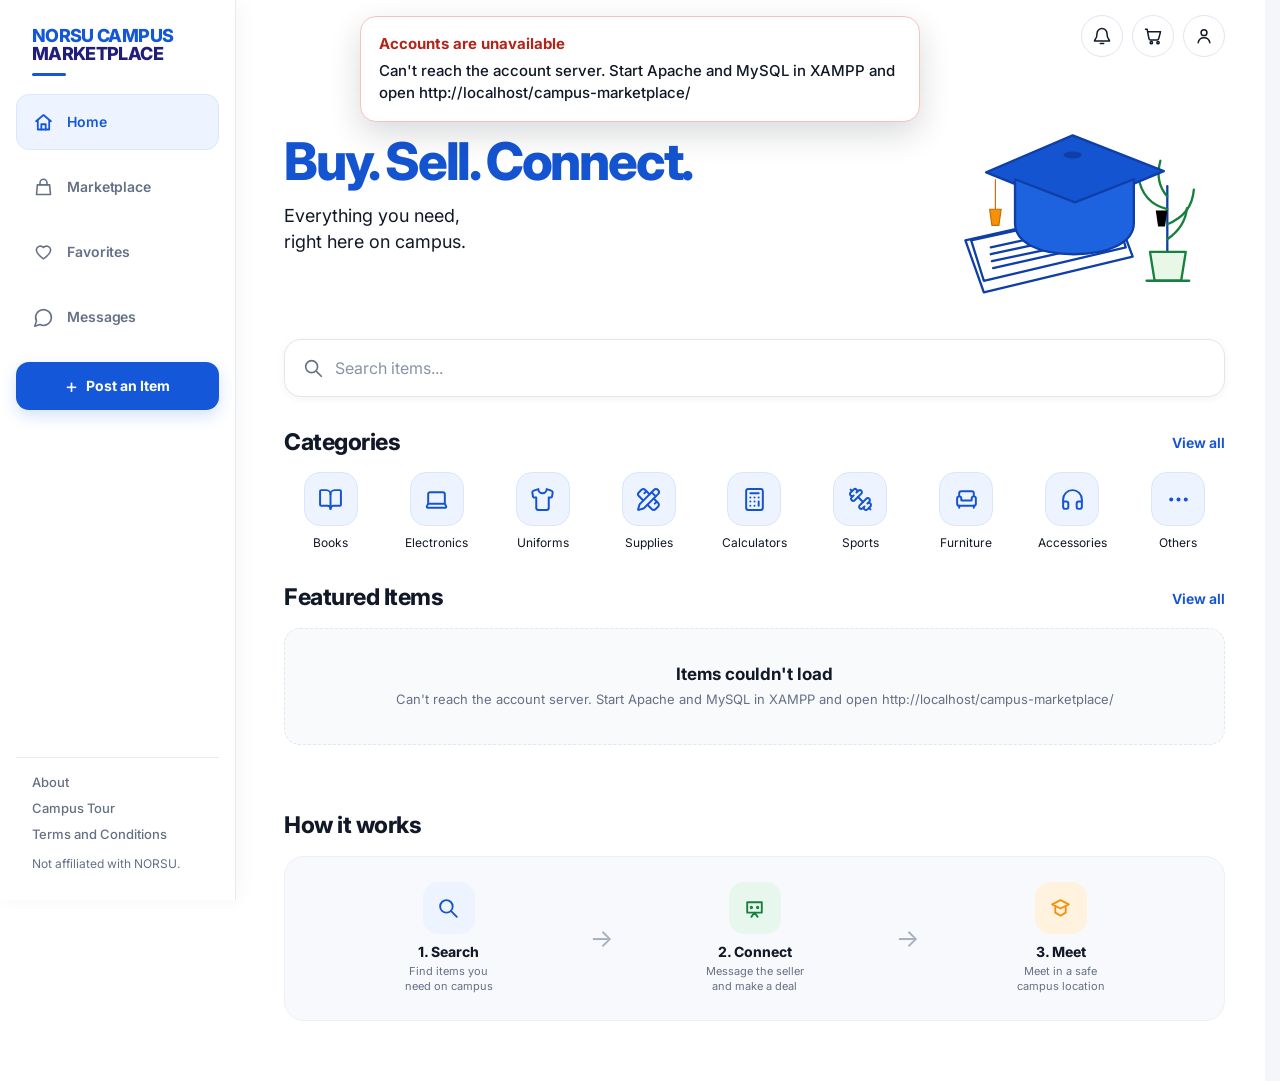
==== commit ea3b5eb3: "ㅤ" ====
--- a/index.html
+++ b/index.html
@@ -4,7 +4,7 @@
     <meta charset="UTF-8">
     <meta name="viewport" content="width=device-width, initial-scale=1.0">
 
-    <title>Campus Marketplace</title>
+    <title>NORSU Campus Marketplace</title>
 
     <link rel="preconnect" href="https://fonts.googleapis.com">
     <link rel="preconnect" href="https://fonts.gstatic.com" crossorigin>
@@ -14,8 +14,14 @@
         rel="stylesheet"
     >
 
-    <link rel="stylesheet" href="style.css">
-    <link rel="stylesheet" href="nav.css">
+    <link rel="stylesheet" href="css/style.css?v=4">
+    <link rel="stylesheet" href="css/nav.css?v=4">
+    <link rel="stylesheet" href="css/desktop.css?v=4">
+    <link rel="stylesheet" href="css/header.css?v=4">
+
+    <script src="js/auth.js?v=4"></script>
+    <script src="js/header.js?v=4"></script>
+    <script src="js/products.js?v=4"></script>
 </head>
 
 <body>
@@ -28,36 +34,22 @@
         <header class="topbar">
 
             <div class="brand">
-                <span class="brand-campus">CAMPUS</span>
+                <span class="brand-campus">NORSU CAMPUS</span>
                 <span class="brand-marketplace">MARKETPLACE</span>
             </div>
 
-            <div class="header-actions">
-
-                <button
-                    class="header-icon notification-button"
-                    id="notificationButton"
-                    aria-label="Notifications"
-                >
-                    <svg viewBox="0 0 24 24">
-                        <path d="M18 9a6 6 0 0 0-12 0c0 7-3 7-3 9h18c0-2-3-2-3-9"></path>
-                        <path d="M10 21h4"></path>
-                    </svg>
-
-                    <span class="notification-dot"></span>
-                </button>
-
-                <button
-                    class="profile-button"
-                    id="profileButton"
-                    aria-label="Profile"
-                >
-                    <svg viewBox="0 0 24 24">
-                        <circle cx="12" cy="8" r="3.5"></circle>
-                        <path d="M5 20c.7-4 3.2-6 7-6s6.3 2 7 6"></path>
-                    </svg>
-                </button>
-
+            <div class="hdr-actions" data-header-actions>
+                <button class="hdr-button" type="button" data-header="notifications" aria-label="Notifications" aria-haspopup="dialog" aria-expanded="false">
+                    <svg viewBox="0 0 24 24" aria-hidden="true"><path d="M18 9a6 6 0 0 0-12 0c0 7-3 7-3 9h18c0-2-3-2-3-9"></path><path d="M10 21h4"></path></svg>
+                    <span class="hdr-dot" hidden></span>
+                </button>
+                <button class="hdr-button" type="button" data-header="cart" aria-label="Cart">
+                    <svg viewBox="0 0 24 24" aria-hidden="true"><path d="M3 4h2l2.1 11.2a2 2 0 0 0 2 1.6h7.8a2 2 0 0 0 1.9-1.4L21 7H6"></path><circle cx="10" cy="20" r="1.4"></circle><circle cx="18" cy="20" r="1.4"></circle></svg>
+                    <span class="hdr-badge" hidden>0</span>
+                </button>
+                <button class="hdr-button" type="button" data-header="profile" aria-label="Profile" aria-haspopup="dialog" aria-expanded="false">
+                    <svg viewBox="0 0 24 24" aria-hidden="true"><circle cx="12" cy="8" r="3.5"></circle><path d="M5 20c.7-4 3.2-6 7-6s6.3 2 7 6"></path></svg>
+                </button>
             </div>
 
         </header>
@@ -214,8 +206,8 @@
                     class="category"
                     data-category="Books"
                 >
-                    <div class="category-icon books-icon">
-                        📚
+                    <div class="category-icon" aria-hidden="true">
+                        <svg viewBox="0 0 24 24" aria-hidden="true"><path d="M12 7v14"/><path d="M3 18a1 1 0 0 1-1-1V4a1 1 0 0 1 1-1h5a4 4 0 0 1 4 4 4 4 0 0 1 4-4h5a1 1 0 0 1 1 1v13a1 1 0 0 1-1 1h-6a3 3 0 0 0-3 3 3 3 0 0 0-3-3z"/></svg>
                     </div>
                     <span>Books</span>
                 </button>
@@ -225,8 +217,8 @@
                     class="category"
                     data-category="Electronics"
                 >
-                    <div class="category-icon">
-                        💻
+                    <div class="category-icon" aria-hidden="true">
+                        <svg viewBox="0 0 24 24" aria-hidden="true"><path d="M20 16V7a2 2 0 0 0-2-2H6a2 2 0 0 0-2 2v9m16 0H4m16 0 1.28 2.55a1 1 0 0 1-.9 1.45H3.62a1 1 0 0 1-.9-1.45L4 16"/></svg>
                     </div>
                     <span>Electronics</span>
                 </button>
@@ -236,8 +228,8 @@
                     class="category"
                     data-category="Uniforms"
                 >
-                    <div class="category-icon blue-icon">
-                        👕
+                    <div class="category-icon" aria-hidden="true">
+                        <svg viewBox="0 0 24 24" aria-hidden="true"><path d="M20.38 3.46 16 2a4 4 0 0 1-8 0L3.62 3.46a2 2 0 0 0-1.34 2.23l.58 3.47a1 1 0 0 0 .99.84H6v10c0 1.1.9 2 2 2h8a2 2 0 0 0 2-2V10h2.15a1 1 0 0 0 .99-.84l.58-3.47a2 2 0 0 0-1.34-2.23z"/></svg>
                     </div>
                     <span>Uniforms</span>
                 </button>
@@ -247,8 +239,8 @@
                     class="category"
                     data-category="Supplies"
                 >
-                    <div class="category-icon">
-                        🎒
+                    <div class="category-icon" aria-hidden="true">
+                        <svg viewBox="0 0 24 24" aria-hidden="true"><path d="M13 7 8.7 2.7a2.41 2.41 0 0 0-3.4 0L2.7 5.3a2.41 2.41 0 0 0 0 3.4L7 13"/><path d="m8 6 2-2"/><path d="m18 16 2-2"/><path d="m17 11 4.3 4.3c.94.94.94 2.46 0 3.4l-2.6 2.6c-.94.94-2.46.94-3.4 0L11 17"/><path d="M21.174 6.812a1 1 0 0 0-3.986-3.987L3.842 16.174a2 2 0 0 0-.5.83l-1.321 4.352a.5.5 0 0 0 .623.622l4.353-1.32a2 2 0 0 0 .83-.497z"/><path d="m15 5 4 4"/></svg>
                     </div>
                     <span>Supplies</span>
                 </button>
@@ -258,8 +250,8 @@
                     class="category"
                     data-category="Calculators"
                 >
-                    <div class="category-icon">
-                        🧮
+                    <div class="category-icon" aria-hidden="true">
+                        <svg viewBox="0 0 24 24" aria-hidden="true"><rect width="16" height="20" x="4" y="2" rx="2"/><line x1="8" x2="16" y1="6" y2="6"/><line x1="16" x2="16" y1="14" y2="18"/><path d="M16 10h.01"/><path d="M12 10h.01"/><path d="M8 10h.01"/><path d="M12 14h.01"/><path d="M8 14h.01"/><path d="M12 18h.01"/><path d="M8 18h.01"/></svg>
                     </div>
                     <span>Calculators</span>
                 </button>
@@ -269,8 +261,8 @@
                     class="category"
                     data-category="Sports"
                 >
-                    <div class="category-icon">
-                        🏀
+                    <div class="category-icon" aria-hidden="true">
+                        <svg viewBox="0 0 24 24" aria-hidden="true"><path d="M14.4 14.4 9.6 9.6"/><path d="M18.657 21.485a2 2 0 1 1-2.829-2.828l-1.767 1.768a2 2 0 1 1-2.829-2.829l6.364-6.364a2 2 0 1 1 2.829 2.829l-1.768 1.767a2 2 0 1 1 2.828 2.829z"/><path d="m21.5 21.5-1.4-1.4"/><path d="M3.9 3.9 2.5 2.5"/><path d="M6.404 12.768a2 2 0 1 1-2.829-2.829l1.768-1.767a2 2 0 1 1-2.828-2.829l2.828-2.828a2 2 0 1 1 2.829 2.828l1.767-1.768a2 2 0 1 1 2.829 2.829z"/></svg>
                     </div>
                     <span>Sports</span>
                 </button>
@@ -280,8 +272,8 @@
                     class="category"
                     data-category="Furniture"
                 >
-                    <div class="category-icon">
-                        🪑
+                    <div class="category-icon" aria-hidden="true">
+                        <svg viewBox="0 0 24 24" aria-hidden="true"><path d="M19 9V6a2 2 0 0 0-2-2H7a2 2 0 0 0-2 2v3"/><path d="M3 16a2 2 0 0 0 2 2h14a2 2 0 0 0 2-2v-5a2 2 0 0 0-4 0v1.5a.5.5 0 0 1-.5.5h-9a.5.5 0 0 1-.5-.5V11a2 2 0 0 0-4 0z"/><path d="M5 18v2"/><path d="M19 18v2"/></svg>
                     </div>
                     <span>Furniture</span>
                 </button>
@@ -291,8 +283,8 @@
                     class="category"
                     data-category="Accessories"
                 >
-                    <div class="category-icon">
-                        🎧
+                    <div class="category-icon" aria-hidden="true">
+                        <svg viewBox="0 0 24 24" aria-hidden="true"><path d="M3 14h3a2 2 0 0 1 2 2v3a2 2 0 0 1-2 2H5a2 2 0 0 1-2-2v-7a9 9 0 0 1 18 0v7a2 2 0 0 1-2 2h-1a2 2 0 0 1-2-2v-3a2 2 0 0 1 2-2h3"/></svg>
                     </div>
                     <span>Accessories</span>
                 </button>
@@ -302,10 +294,8 @@
                     class="category"
                     data-category="Others"
                 >
-                    <div class="category-icon dots-icon">
-                        <i></i>
-                        <i></i>
-                        <i></i>
+                    <div class="category-icon" aria-hidden="true">
+                        <svg viewBox="0 0 24 24" aria-hidden="true"><circle cx="12" cy="12" r="1"/><circle cx="19" cy="12" r="1"/><circle cx="5" cy="12" r="1"/></svg>
                     </div>
                     <span>Others</span>
                 </button>
@@ -439,15 +429,22 @@
              BOTTOM NAVIGATION
         ========================== -->
         <nav class="bottom-nav" aria-label="Primary navigation">
-      <div class="nav-brand" aria-label="Campus Marketplace">
-        <span class="nav-brand-campus">CAMPUS</span>
+      <div class="nav-brand" aria-label="NORSU Campus Marketplace">
+        <span class="nav-brand-campus">NORSU CAMPUS</span>
         <span class="nav-brand-marketplace">MARKETPLACE</span>
       </div>
       <button class="nav-item active" data-nav="home" data-page="home" type="button"><svg viewBox="0 0 24 24" aria-hidden="true"><path d="M3.5 10.5 12 3.5l8.5 7"></path><path d="M5.5 9.5V20h13V9.5"></path><path d="M9.5 20v-6h5v6"></path></svg><span>Home</span></button>
       <button class="nav-item" data-nav="marketplace" data-page="marketplace" type="button"><svg viewBox="0 0 24 24" aria-hidden="true"><path d="M5 9h14l1 11H4L5 9Z"></path><path d="M8 9V6.5a4 4 0 0 1 8 0V9"></path></svg><span>Marketplace</span></button>
       <button class="sell-button" data-nav="post" id="sellButton" type="button" aria-label="Post an item"><span class="sell-plus">+</span><span class="sell-label">Post an Item</span></button>
       <button class="nav-item" data-nav="favorites" data-page="favorites" type="button"><svg viewBox="0 0 24 24" aria-hidden="true"><path d="M20.2 8.7c0 5.1-8.2 10.5-8.2 10.5S3.8 13.8 3.8 8.7A4.8 4.8 0 0 1 12 6.2a4.8 4.8 0 0 1 8.2 2.5Z"></path></svg><span>Favorites</span></button>
+      <button class="nav-item" data-nav="messages" data-page="messages" type="button"><svg viewBox="0 0 24 24" aria-hidden="true"><path d="M7.9 20A9 9 0 1 0 4 16.1L2 22Z"></path></svg><span>Messages</span></button>
       <button class="nav-item" data-nav="profile" data-page="profile" type="button"><svg viewBox="0 0 24 24" aria-hidden="true"><circle cx="12" cy="8" r="3.5"></circle><path d="M4.5 20.5c.8-4.3 3.3-6.8 7.5-6.8s6.7 2.5 7.5 6.8"></path></svg><span>Profile</span></button>
+      <div class="nav-footer">
+        <div class="nav-footer-links">
+          <a href="about/about.html">About</a><a href="map/map.html">Campus Tour</a><a href="terms/terms.html">Terms and Conditions</a>
+        </div>
+        <p class="nav-footer-note">Not affiliated with NORSU.</p>
+      </div>
     </nav>
 
 
@@ -542,7 +539,7 @@
     </main>
 
 
-    <script src="script.js"></script>
+    <script src="js/script.js?v=4"></script>
 
 </body>
 </html>
--- a/css/style.css
+++ b/css/style.css
@@ -0,0 +1,2909 @@
+/* =========================================================
+   CAMPUS MARKETPLACE
+   PHASE 1 — MOBILE FIRST
+   ========================================================= */
+
+:root {
+    --blue: #1554d1;
+    --blue-dark: #0e3fa8;
+    --blue-light: #edf3ff;
+
+    --text: #111827;
+    --muted: #667085;
+    --light-muted: #98a2b3;
+
+    --border: #e2e6ed;
+    --border-light: #edf0f4;
+
+    --green: #16803c;
+    --green-bg: #e9f7e9;
+
+    --red: #d92d20;
+    --orange: #f79009;
+
+    --white: #ffffff;
+    --background: #ffffff;
+    --surface: #f8fafc;
+
+    --radius: 16px;
+    --radius-sm: 10px;
+
+    --max-width: 1120px;
+
+    --shadow-sm:
+        0 2px 8px rgba(16, 24, 40, 0.05);
+
+    --shadow-md:
+        0 8px 24px rgba(16, 24, 40, 0.08);
+
+    --shadow-blue:
+        0 7px 20px rgba(21, 84, 209, 0.22);
+}
+
+
+/* =========================================================
+   RESET
+   ========================================================= */
+
+* {
+    box-sizing: border-box;
+    margin: 0;
+    padding: 0;
+}
+
+html {
+    scroll-behavior: smooth;
+}
+
+body {
+    min-height: 100vh;
+
+    background: var(--background);
+    color: var(--text);
+
+    font-family:
+        Inter,
+        Arial,
+        Helvetica,
+        sans-serif;
+
+    -webkit-font-smoothing: antialiased;
+    text-rendering: optimizeLegibility;
+
+    overflow-x: hidden;
+}
+
+button,
+input,
+select,
+textarea {
+    font: inherit;
+}
+
+button {
+    border: 0;
+    cursor: pointer;
+}
+
+img,
+svg {
+    display: block;
+    max-width: 100%;
+}
+
+a {
+    color: inherit;
+}
+
+[hidden] {
+    display: none !important;
+}
+
+
+/* =========================================================
+   APP
+   ========================================================= */
+
+.app {
+    width: min(100%, var(--max-width));
+
+    min-height: 100vh;
+
+    margin: 0 auto;
+
+    padding:
+        0 24px 40px;
+}
+
+
+/* =========================================================
+   HEADER
+   ========================================================= */
+
+.topbar {
+    min-height: 72px;
+
+    display: flex;
+    align-items: center;
+    justify-content: space-between;
+
+    position: relative;
+
+    z-index: 20;
+}
+
+.brand {
+    display: flex;
+    flex-direction: column;
+
+    line-height: 0.9;
+
+    user-select: none;
+}
+
+.brand-campus {
+    color: var(--blue);
+
+    font-size: 20px;
+    font-weight: 800;
+
+    letter-spacing: -0.7px;
+}
+
+.brand-marketplace {
+    color: var(--text);
+
+    font-size: 20px;
+    font-weight: 800;
+
+    letter-spacing: -0.8px;
+}
+
+.header-actions {
+    display: flex;
+    align-items: center;
+
+    gap: 9px;
+}
+
+
+/* =========================================================
+   HEADER BUTTONS
+   ========================================================= */
+
+.header-icon,
+.profile-button {
+    position: relative;
+
+    width: 42px;
+    height: 42px;
+
+    display: flex;
+    align-items: center;
+    justify-content: center;
+
+    background: var(--white);
+
+    border: 1px solid var(--border);
+
+    border-radius: 50%;
+
+    color: var(--text);
+
+    transition:
+        background 160ms ease,
+        border-color 160ms ease,
+        transform 160ms ease;
+}
+
+.header-icon:hover,
+.profile-button:hover {
+    background: #f8faff;
+    border-color: #c9d3e3;
+
+    transform: translateY(-1px);
+}
+
+.header-icon:active,
+.profile-button:active {
+    transform: scale(0.96);
+}
+
+.header-icon svg,
+.profile-button svg {
+    width: 20px;
+    height: 20px;
+
+    fill: none;
+
+    stroke: currentColor;
+    stroke-width: 1.8;
+
+    stroke-linecap: round;
+    stroke-linejoin: round;
+}
+
+.notification-dot {
+    position: absolute;
+
+    width: 9px;
+    height: 9px;
+
+    top: 5px;
+    right: 5px;
+
+    background: #ef4444;
+
+    border: 2px solid white;
+
+    border-radius: 50%;
+}
+
+
+/* =========================================================
+   HERO
+   ========================================================= */
+
+.hero {
+    width: 100%;
+
+    min-height: 235px;
+
+    display: grid;
+
+    grid-template-columns:
+        minmax(0, 1fr)
+        300px;
+
+    align-items: center;
+
+    gap: 20px;
+
+    padding:
+        22px 0 28px;
+
+    overflow: hidden;
+}
+
+.hero-content {
+    min-width: 0;
+
+    animation:
+        heroTextIn 450ms ease both;
+}
+
+.hero-content h1 {
+    color: var(--blue);
+
+    font-size: clamp(34px, 5vw, 52px);
+
+    font-weight: 800;
+
+    line-height: 1.02;
+
+    letter-spacing: -2.2px;
+}
+
+.hero-content p {
+    margin-top: 15px;
+
+    color: var(--text);
+
+    font-size: 18px;
+
+    line-height: 1.45;
+
+    font-weight: 400;
+}
+
+.hero-illustration {
+    width: 300px;
+
+    justify-self: end;
+
+    display: flex;
+    align-items: center;
+    justify-content: center;
+
+    animation:
+        heroImageIn 500ms 80ms ease both;
+}
+
+.hero-illustration svg {
+    width: 100%;
+    max-width: 300px;
+
+    height: auto;
+
+    overflow: visible;
+}
+
+
+/* Illustration */
+
+.graduation-cap {
+    transform-origin: center;
+    animation:
+        capFloat 3.5s ease-in-out infinite;
+}
+
+.books {
+    transform-origin: bottom center;
+}
+
+.plant {
+    transform-origin: bottom center;
+}
+
+.tassel {
+    transform-origin: 205px 79px;
+
+    animation:
+        tasselSwing 3s ease-in-out infinite;
+}
+
+.cap-top {
+    fill: var(--blue);
+}
+
+.cap-body {
+    fill: #1d63df;
+}
+
+.cap-hole {
+    fill: #0e3fa8;
+}
+
+.graduation-cap path,
+.books path,
+.plant path {
+    stroke: #0e3fa8;
+    stroke-width: 2;
+    stroke-linecap: round;
+    stroke-linejoin: round;
+}
+
+.books path {
+    fill: #ffffff;
+}
+
+.plant path {
+    fill: none;
+}
+
+.plant path:nth-child(n + 2) {
+    stroke: #16803c;
+}
+
+.plant path:nth-last-child(2),
+.plant path:nth-last-child(1) {
+    fill: #e9f7e9;
+    stroke: #16803c;
+}
+
+.gold-tassel {
+    fill: var(--orange);
+    stroke: #c86d00 !important;
+}
+
+
+/* =========================================================
+   SEARCH
+   ========================================================= */
+
+.search-section {
+    width: 100%;
+
+    margin-bottom: 32px;
+}
+
+.search-box {
+    width: 100%;
+
+    min-height: 58px;
+
+    display: flex;
+    align-items: center;
+
+    padding:
+        0 17px;
+
+    background: var(--white);
+
+    border: 1px solid var(--border);
+
+    border-radius: 17px;
+
+    box-shadow: var(--shadow-sm);
+
+    transition:
+        border-color 160ms ease,
+        box-shadow 160ms ease;
+}
+
+.search-box:focus-within {
+    border-color: var(--blue);
+
+    box-shadow:
+        0 0 0 3px rgba(21, 84, 209, 0.08);
+}
+
+.search-box svg {
+    flex: 0 0 auto;
+
+    width: 22px;
+    height: 22px;
+
+    margin-right: 11px;
+
+    fill: none;
+
+    stroke: var(--muted);
+
+    stroke-width: 1.8;
+
+    stroke-linecap: round;
+}
+
+.search-box input {
+    width: 100%;
+
+    min-width: 0;
+
+    border: 0;
+    outline: 0;
+
+    background: transparent;
+
+    color: var(--text);
+
+    font-size: 16px;
+}
+
+.search-box input::placeholder {
+    color: #8a94a6;
+}
+
+.search-box input::-webkit-search-cancel-button {
+    cursor: pointer;
+}
+
+
+/* =========================================================
+   GENERAL SECTIONS
+   ========================================================= */
+
+.section {
+    width: 100%;
+}
+
+.section + .section {
+    margin-top: 34px;
+}
+
+.section-header {
+    width: 100%;
+
+    display: flex;
+    align-items: center;
+    justify-content: space-between;
+
+    margin-bottom: 16px;
+}
+
+.section-header h2 {
+    color: var(--text);
+
+    font-size: 23px;
+
+    font-weight: 750;
+
+    line-height: 1.2;
+
+    letter-spacing: -0.5px;
+}
+
+.view-all {
+    flex: 0 0 auto;
+
+    background: transparent;
+
+    color: var(--blue);
+
+    font-size: 14px;
+
+    font-weight: 650;
+
+    transition:
+        color 150ms ease,
+        transform 150ms ease;
+}
+
+.view-all:hover {
+    color: var(--blue-dark);
+
+    transform: translateX(2px);
+}
+
+.view-all:active {
+    transform: scale(0.97);
+}
+
+
+/* =========================================================
+   CATEGORIES
+   ========================================================= */
+
+.categories-section {
+    margin-bottom: 2px;
+}
+
+.category-grid {
+    width: 100%;
+
+    display: grid;
+
+    grid-template-columns:
+        repeat(5, minmax(0, 1fr));
+
+    gap:
+        18px 12px;
+}
+
+.category {
+    min-width: 0;
+
+    display: flex;
+    flex-direction: column;
+
+    align-items: center;
+    justify-content: flex-start;
+
+    gap: 7px;
+
+    background: transparent;
+
+    color: var(--text);
+
+    text-align: center;
+
+    transition:
+        transform 160ms ease;
+}
+
+.category:hover {
+    transform: translateY(-3px);
+}
+
+.category:active {
+    transform: scale(0.96);
+}
+
+.category-icon {
+    width: 72px;
+    height: 72px;
+
+    display: flex;
+    align-items: center;
+    justify-content: center;
+
+    background: #ffffff;
+
+    border: 1px solid var(--border);
+
+    border-radius: 17px;
+
+    font-size: 30px;
+
+    box-shadow:
+        0 2px 5px rgba(16, 24, 40, 0.03);
+
+    transition:
+        border-color 160ms ease,
+        background 160ms ease,
+        box-shadow 160ms ease,
+        transform 160ms ease;
+}
+
+.category:hover .category-icon {
+    border-color: #b9c8e8;
+
+    background: #f8faff;
+
+    box-shadow:
+        0 6px 15px rgba(21, 84, 209, 0.08);
+}
+
+.category.active .category-icon {
+    border-color: var(--blue);
+
+    background: var(--blue-light);
+
+    box-shadow:
+        0 0 0 2px rgba(21, 84, 209, 0.08);
+}
+
+.category.active {
+    color: var(--blue);
+
+    font-weight: 700;
+}
+
+.category span:last-child {
+    max-width: 90px;
+
+    font-size: 12px;
+
+    line-height: 1.25;
+
+    white-space: nowrap;
+
+    overflow: hidden;
+
+    text-overflow: ellipsis;
+}
+
+.dots-icon {
+    gap: 4px;
+}
+
+.dots-icon i {
+    width: 6px;
+    height: 6px;
+
+    background: var(--blue);
+
+    border-radius: 50%;
+}
+
+
+/* =========================================================
+   FEATURED PRODUCTS
+   ========================================================= */
+
+.featured-section {
+    position: relative;
+}
+
+.product-grid {
+    width: 100%;
+
+    display: grid;
+
+    grid-template-columns:
+        repeat(3, minmax(0, 1fr));
+
+    gap: 16px;
+
+    align-items: start;
+}
+
+
+/* =========================================================
+   PRODUCT CARD
+   ========================================================= */
+
+.product-card {
+    position: relative;
+
+    min-width: 0;
+
+    display: flex;
+    flex-direction: column;
+
+    overflow: hidden;
+
+    background: #ffffff;
+
+    border: 1px solid var(--border);
+
+    border-radius: 17px;
+
+    box-shadow:
+        0 2px 5px rgba(16, 24, 40, 0.025);
+
+    opacity: 1;
+
+    transition:
+        transform 180ms ease,
+        box-shadow 180ms ease,
+        border-color 180ms ease,
+        opacity 180ms ease;
+}
+
+.product-card:hover {
+    transform: translateY(-3px);
+
+    border-color: #cbd5e1;
+
+    box-shadow:
+        0 9px 25px rgba(16, 24, 40, 0.09);
+}
+
+.product-card:active {
+    transform: scale(0.985);
+}
+
+
+/* Carousel animation */
+
+.product-card.carousel-enter {
+    animation:
+        carouselCardIn 260ms ease both;
+}
+
+
+/* =========================================================
+   PRODUCT IMAGE
+   ========================================================= */
+
+.product-thumb {
+    position: relative;
+
+    width: 100%;
+
+    aspect-ratio: 4 / 3;
+
+    overflow: hidden;
+
+    background: #f2f4f7;
+}
+
+.product-thumb img {
+    width: 100%;
+    height: 100%;
+
+    object-fit: cover;
+
+    transition:
+        transform 220ms ease;
+}
+
+.product-card:hover .product-thumb img {
+    transform: scale(1.025);
+}
+
+
+/* =========================================================
+   FAVORITE BUTTON
+   ========================================================= */
+
+.fav-toggle {
+    position: absolute;
+
+    top: 9px;
+    right: 9px;
+
+    width: 34px;
+    height: 34px;
+
+    display: flex;
+    align-items: center;
+    justify-content: center;
+
+    border-radius: 50%;
+
+    background:
+        rgba(255, 255, 255, 0.94);
+
+    color: #475467;
+
+    font-size: 19px;
+
+    box-shadow:
+        0 2px 7px rgba(16, 24, 40, 0.1);
+
+    transition:
+        transform 150ms ease,
+        background 150ms ease,
+        color 150ms ease;
+}
+
+.fav-toggle:hover {
+    transform: scale(1.06);
+
+    background: #ffffff;
+
+    color: var(--red);
+}
+
+.fav-toggle:active {
+    transform: scale(0.91);
+}
+
+.fav-toggle.active {
+    color: var(--red);
+}
+
+
+/* =========================================================
+   PRODUCT BODY
+   ========================================================= */
+
+.product-body {
+    min-width: 0;
+
+    display: flex;
+    flex-direction: column;
+
+    gap: 6px;
+
+    padding: 12px;
+}
+
+.product-body .name {
+    color: var(--text);
+
+    font-size: 15px;
+
+    font-weight: 700;
+
+    line-height: 1.25;
+
+    letter-spacing: -0.15px;
+
+    display: -webkit-box;
+
+    -webkit-box-orient: vertical;
+
+    -webkit-line-clamp: 2;
+
+    line-clamp: 2;
+
+    overflow: hidden;
+}
+
+.product-body .price {
+    color: var(--blue);
+
+    font-size: 18px;
+
+    font-weight: 800;
+
+    line-height: 1.15;
+}
+
+.product-body .meta {
+    min-width: 0;
+
+    display: flex;
+    align-items: center;
+
+    gap: 5px;
+
+    color: var(--muted);
+
+    font-size: 11px;
+
+    line-height: 1.2;
+
+    white-space: nowrap;
+
+    overflow: hidden;
+}
+
+.product-body .rating {
+    color: #667085;
+}
+
+.product-body .badge {
+    align-self: flex-start;
+
+    padding:
+        4px 8px;
+
+    background: var(--green-bg);
+
+    color: var(--green);
+
+    border-radius: 999px;
+
+    font-size: 10px;
+
+    font-weight: 700;
+
+    line-height: 1;
+}
+
+
+/* =========================================================
+   EMPTY STATE
+   ========================================================= */
+
+.empty-state {
+    padding: 35px 20px;
+
+    text-align: center;
+
+    color: var(--muted);
+
+    background: var(--surface);
+
+    border: 1px dashed var(--border);
+
+    border-radius: var(--radius);
+}
+
+.empty-state h3 {
+    margin-bottom: 6px;
+
+    color: var(--text);
+
+    font-size: 17px;
+}
+
+.empty-state p {
+    font-size: 13px;
+
+    line-height: 1.5;
+}
+
+
+/* =========================================================
+   CAROUSEL DOTS
+   ========================================================= */
+
+.carousel-dots {
+    min-height: 18px;
+
+    display: flex;
+    align-items: center;
+    justify-content: center;
+
+    gap: 6px;
+
+    margin-top: 15px;
+}
+
+.carousel-dots button {
+    width: 7px;
+    height: 7px;
+
+    padding: 0;
+
+    border-radius: 50%;
+
+    background: #d4dae3;
+
+    transition:
+        width 160ms ease,
+        background 160ms ease,
+        transform 160ms ease;
+}
+
+.carousel-dots button:hover {
+    transform: scale(1.15);
+}
+
+.carousel-dots button.active {
+    width: 20px;
+
+    border-radius: 999px;
+
+    background: var(--blue);
+}
+
+
+/* =========================================================
+   HOW IT WORKS
+   ========================================================= */
+
+.how-section {
+    margin-bottom: 20px;
+}
+
+.how-card {
+    width: 100%;
+
+    display: grid;
+
+    grid-template-columns:
+        1fr auto 1fr auto 1fr;
+
+    align-items: center;
+
+    padding:
+        25px 22px;
+
+    background: #f7f9fc;
+
+    border: 1px solid var(--border-light);
+
+    border-radius: 20px;
+}
+
+.how-step {
+    min-width: 0;
+
+    display: flex;
+    flex-direction: column;
+
+    align-items: center;
+
+    text-align: center;
+}
+
+.step-icon {
+    width: 52px;
+    height: 52px;
+
+    display: flex;
+    align-items: center;
+    justify-content: center;
+
+    margin-bottom: 9px;
+
+    border-radius: 15px;
+
+    background: var(--blue-light);
+
+    color: var(--blue);
+}
+
+.step-icon svg {
+    width: 25px;
+    height: 25px;
+
+    fill: none;
+
+    stroke: currentColor;
+
+    stroke-width: 1.8;
+
+    stroke-linecap: round;
+    stroke-linejoin: round;
+}
+
+.connect-step {
+    background: #e8f7ed;
+
+    color: var(--green);
+}
+
+.meet-step {
+    background: #fff3df;
+
+    color: var(--orange);
+}
+
+.how-step h3 {
+    color: var(--text);
+
+    font-size: 14px;
+
+    font-weight: 750;
+
+    margin-bottom: 4px;
+}
+
+.how-step p {
+    color: var(--muted);
+
+    font-size: 11px;
+
+    line-height: 1.4;
+}
+
+.step-arrow {
+    color: #a7b0be;
+
+    font-size: 25px;
+
+    font-weight: 400;
+
+    user-select: none;
+}
+
+
+/* =========================================================
+   BOTTOM NAVIGATION
+   ========================================================= */
+
+.bottom-navigation {
+    position: fixed;
+
+    left: 50%;
+    bottom: 0;
+
+    transform: translateX(-50%);
+
+    width: min(100%, 560px);
+
+    min-height: 72px;
+
+    display: grid;
+
+    grid-template-columns:
+        repeat(5, 1fr);
+
+    align-items: center;
+
+    padding:
+        6px 8px
+        calc(6px + env(safe-area-inset-bottom));
+
+    background:
+        rgba(255, 255, 255, 0.97);
+
+    border-top: 1px solid var(--border-light);
+
+    box-shadow:
+        0 -4px 18px rgba(16, 24, 40, 0.05);
+
+    backdrop-filter: blur(12px);
+    -webkit-backdrop-filter: blur(12px);
+
+    z-index: 100;
+}
+
+.nav-item {
+    height: 60px;
+
+    display: flex;
+    flex-direction: column;
+
+    align-items: center;
+    justify-content: center;
+
+    gap: 4px;
+
+    background: transparent;
+
+    color: #7b8494;
+
+    font-size: 10px;
+
+    font-weight: 600;
+
+    transition:
+        color 150ms ease,
+        transform 150ms ease;
+}
+
+.nav-item:hover {
+    color: var(--blue);
+}
+
+.nav-item:active {
+    transform: scale(0.92);
+}
+
+.nav-item.active {
+    color: var(--blue);
+}
+
+.nav-item svg {
+    width: 22px;
+    height: 22px;
+
+    fill: none;
+
+    stroke: currentColor;
+
+    stroke-width: 1.8;
+
+    stroke-linecap: round;
+    stroke-linejoin: round;
+}
+
+.add-button {
+    width: 52px;
+    height: 52px;
+
+    justify-self: center;
+
+    display: flex;
+    align-items: center;
+    justify-content: center;
+
+    margin-top: -17px;
+
+    background: var(--blue);
+
+    color: #ffffff;
+
+    border-radius: 50%;
+
+    font-size: 31px;
+
+    font-weight: 400;
+
+    line-height: 1;
+
+    box-shadow:
+        0 7px 20px rgba(21, 84, 209, 0.28);
+
+    transition:
+        transform 160ms ease,
+        box-shadow 160ms ease,
+        background 160ms ease;
+}
+
+.add-button:hover {
+    background: var(--blue-dark);
+
+    transform:
+        translateY(-2px)
+        scale(1.03);
+
+    box-shadow:
+        0 9px 25px rgba(21, 84, 209, 0.34);
+}
+
+.add-button:active {
+    transform: scale(0.93);
+}
+
+
+/* =========================================================
+   MODAL
+   ========================================================= */
+
+.modal-backdrop {
+    position: fixed;
+
+    inset: 0;
+
+    display: flex;
+    align-items: center;
+    justify-content: center;
+
+    padding: 20px;
+
+    background:
+        rgba(15, 23, 42, 0.48);
+
+    backdrop-filter: blur(3px);
+    -webkit-backdrop-filter: blur(3px);
+
+    /* Above the sticky header (z-index 1000). */
+    z-index: 1100;
+
+    animation:
+        backdropIn 160ms ease both;
+}
+
+.modal {
+    position: relative;
+
+    width: min(100%, 440px);
+
+    max-height: calc(100vh - 40px);
+
+    overflow-y: auto;
+
+    padding: 27px;
+
+    background: #ffffff;
+
+    border-radius: 22px;
+
+    box-shadow:
+        0 24px 70px rgba(0, 0, 0, 0.2);
+
+    animation:
+        modalIn 220ms ease both;
+}
+
+.modal h2 {
+    margin-bottom: 7px;
+
+    color: var(--text);
+
+    font-size: 23px;
+
+    font-weight: 800;
+}
+
+.modal > p {
+    margin-bottom: 22px;
+
+    color: var(--muted);
+
+    font-size: 13px;
+
+    line-height: 1.5;
+}
+
+.modal-close {
+    position: absolute;
+
+    top: 13px;
+    right: 13px;
+
+    width: 34px;
+    height: 34px;
+
+    display: flex;
+    align-items: center;
+    justify-content: center;
+
+    background: #f4f6f8;
+
+    color: var(--muted);
+
+    border-radius: 50%;
+
+    font-size: 24px;
+
+    line-height: 1;
+
+    transition:
+        background 150ms ease,
+        color 150ms ease;
+}
+
+.modal-close:hover {
+    background: #e9edf2;
+
+    color: var(--text);
+}
+
+.modal label {
+    display: block;
+
+    margin-bottom: 15px;
+
+    color: var(--text);
+
+    font-size: 13px;
+
+    font-weight: 650;
+}
+
+.modal input,
+.modal select {
+    width: 100%;
+
+    height: 46px;
+
+    margin-top: 7px;
+
+    padding:
+        0 12px;
+
+    border: 1px solid var(--border);
+
+    border-radius: 10px;
+
+    outline: none;
+
+    background: #ffffff;
+
+    color: var(--text);
+
+    font-size: 14px;
+
+    transition:
+        border-color 150ms ease,
+        box-shadow 150ms ease;
+}
+
+.modal input:focus,
+.modal select:focus {
+    border-color: var(--blue);
+
+    box-shadow:
+        0 0 0 3px rgba(21, 84, 209, 0.08);
+}
+
+.publish-button {
+    width: 100%;
+
+    height: 48px;
+
+    margin-top: 4px;
+
+    background: var(--blue);
+
+    color: #ffffff;
+
+    border-radius: 11px;
+
+    font-size: 14px;
+
+    font-weight: 700;
+
+    transition:
+        background 150ms ease,
+        transform 150ms ease;
+}
+
+.publish-button:hover {
+    background: var(--blue-dark);
+}
+
+.publish-button:active {
+    transform: scale(0.98);
+}
+
+
+/* =========================================================
+   TOAST
+   ========================================================= */
+
+.toast {
+    position: fixed;
+
+    left: 50%;
+    bottom: 92px;
+
+    z-index: 1300; /* above dialogs (1100) and header panels (1200) */
+
+    min-width: 220px;
+    max-width: calc(100% - 40px);
+
+    padding:
+        12px 16px;
+
+    background: #111827;
+
+    color: #ffffff;
+
+    border-radius: 11px;
+
+    text-align: center;
+
+    font-size: 13px;
+
+    line-height: 1.4;
+
+    box-shadow:
+        0 10px 30px rgba(0, 0, 0, 0.18);
+
+    opacity: 0;
+    visibility: hidden;
+
+    transform:
+        translate(-50%, 12px);
+
+    pointer-events: none;
+
+    transition:
+        opacity 180ms ease,
+        transform 180ms ease,
+        visibility 180ms ease;
+}
+
+.toast.show {
+    opacity: 1;
+    visibility: visible;
+
+    transform:
+        translate(-50%, 0);
+}
+
+
+/* =========================================================
+   ANIMATIONS
+   ========================================================= */
+
+@keyframes heroTextIn {
+    from {
+        opacity: 0;
+
+        transform:
+            translateY(10px);
+    }
+
+    to {
+        opacity: 1;
+
+        transform:
+            translateY(0);
+    }
+}
+
+@keyframes heroImageIn {
+    from {
+        opacity: 0;
+
+        transform:
+            translateX(15px)
+            scale(0.97);
+    }
+
+    to {
+        opacity: 1;
+
+        transform:
+            translateX(0)
+            scale(1);
+    }
+}
+
+@keyframes capFloat {
+    0%,
+    100% {
+        transform: translateY(0);
+    }
+
+    50% {
+        transform: translateY(-4px);
+    }
+}
+
+@keyframes tasselSwing {
+    0%,
+    100% {
+        transform: rotate(0deg);
+    }
+
+    50% {
+        transform: rotate(3deg);
+    }
+}
+
+@keyframes carouselCardIn {
+    from {
+        opacity: 0;
+
+        transform:
+            translateX(8px);
+    }
+
+    to {
+        opacity: 1;
+
+        transform:
+            translateX(0);
+    }
+}
+
+@keyframes backdropIn {
+    from {
+        opacity: 0;
+    }
+
+    to {
+        opacity: 1;
+    }
+}
+
+@keyframes modalIn {
+    from {
+        opacity: 0;
+
+        transform:
+            translateY(12px)
+            scale(0.98);
+    }
+
+    to {
+        opacity: 1;
+
+        transform:
+            translateY(0)
+            scale(1);
+    }
+}
+
+
+/* =========================================================
+   TABLET
+   ========================================================= */
+
+@media (max-width: 900px) {
+
+    .app {
+        padding-left: 20px;
+        padding-right: 20px;
+    }
+
+    .hero {
+        grid-template-columns:
+            minmax(0, 1fr)
+            230px;
+    }
+
+    .hero-illustration {
+        width: 230px;
+    }
+
+    .hero-illustration svg {
+        max-width: 230px;
+    }
+
+    .category-grid {
+        grid-template-columns:
+            repeat(5, minmax(0, 1fr));
+
+        gap:
+            16px 8px;
+    }
+
+    .category-icon {
+        width: 64px;
+        height: 64px;
+    }
+
+    .product-grid {
+        gap: 12px;
+    }
+}
+
+
+/* =========================================================
+   MOBILE
+   ========================================================= */
+
+@media (max-width: 700px) {
+
+    body {
+        padding-bottom: 82px;
+    }
+
+    .app {
+        width: 100%;
+
+        padding:
+            0 16px 30px;
+    }
+
+
+    /* Header */
+
+    .topbar {
+        min-height: 64px;
+    }
+
+    .brand-campus,
+    .brand-marketplace {
+        font-size: 17px;
+    }
+
+    .header-actions {
+        gap: 7px;
+    }
+
+    .header-icon,
+    .profile-button {
+        width: 38px;
+        height: 38px;
+    }
+
+    .header-icon svg,
+    .profile-button svg {
+        width: 18px;
+        height: 18px;
+    }
+
+
+    /* Hero */
+
+    .hero {
+        min-height: 190px;
+
+        grid-template-columns:
+            minmax(0, 1fr)
+            132px;
+
+        gap: 7px;
+
+        padding:
+            12px 0 22px;
+    }
+
+    .hero-content h1 {
+        font-size: 29px;
+
+        letter-spacing: -1.2px;
+    }
+
+    .hero-content p {
+        margin-top: 10px;
+
+        font-size: 14px;
+
+        line-height: 1.4;
+    }
+
+    .hero-illustration {
+        width: 132px;
+    }
+
+    .hero-illustration svg {
+        width: 132px;
+        max-width: 132px;
+    }
+
+
+    /* Search */
+
+    .search-section {
+        margin-bottom: 27px;
+    }
+
+    .search-box {
+        min-height: 54px;
+
+        padding:
+            0 14px;
+
+        border-radius: 16px;
+    }
+
+    .search-box svg {
+        width: 20px;
+        height: 20px;
+
+        margin-right: 9px;
+    }
+
+    .search-box input {
+        font-size: 15px;
+    }
+
+
+    /* Sections */
+
+    .section + .section {
+        margin-top: 29px;
+    }
+
+    .section-header {
+        margin-bottom: 13px;
+    }
+
+    .section-header h2 {
+        font-size: 20px;
+
+        letter-spacing: -0.35px;
+    }
+
+    .view-all {
+        font-size: 13px;
+    }
+
+
+    /* Categories */
+
+    .category-grid {
+        grid-template-columns:
+            repeat(5, minmax(0, 1fr));
+
+        gap:
+            17px 5px;
+    }
+
+    .category-icon {
+        width: 55px;
+        height: 55px;
+
+        border-radius: 14px;
+
+        font-size: 23px;
+    }
+
+    .category span:last-child {
+        max-width: 64px;
+
+        font-size: 10px;
+    }
+
+
+    /* Products */
+
+    .product-grid {
+        grid-template-columns:
+            repeat(2, minmax(0, 1fr));
+
+        gap: 10px;
+    }
+
+    .product-card {
+        border-radius: 15px;
+    }
+
+    .product-thumb {
+        aspect-ratio: 4 / 3;
+    }
+
+    .fav-toggle {
+        width: 30px;
+        height: 30px;
+
+        top: 7px;
+        right: 7px;
+
+        font-size: 17px;
+    }
+
+    .product-body {
+        padding: 9px;
+
+        gap: 5px;
+    }
+
+    .product-body .name {
+        font-size: 12.5px;
+
+        line-height: 1.27;
+    }
+
+    .product-body .price {
+        font-size: 15px;
+    }
+
+    .product-body .meta {
+        font-size: 9.5px;
+    }
+
+    .product-body .badge {
+        padding:
+            4px 7px;
+
+        font-size: 9px;
+    }
+
+
+    /* How it works */
+
+    .how-card {
+        padding:
+            20px 8px;
+
+        border-radius: 17px;
+    }
+
+    .step-icon {
+        width: 46px;
+        height: 46px;
+
+        margin-bottom: 8px;
+    }
+
+    .step-icon svg {
+        width: 22px;
+        height: 22px;
+    }
+
+    .how-step h3 {
+        font-size: 11px;
+    }
+
+    .how-step p {
+        max-width: 82px;
+
+        font-size: 8.5px;
+    }
+
+    .step-arrow {
+        font-size: 20px;
+    }
+
+
+    /* Bottom navigation */
+
+    .bottom-navigation {
+        width: 100%;
+
+        min-height: 70px;
+
+        padding:
+            4px 6px
+            calc(4px + env(safe-area-inset-bottom));
+    }
+
+    .nav-item {
+        height: 59px;
+
+        font-size: 9px;
+    }
+
+    .nav-item svg {
+        width: 21px;
+        height: 21px;
+    }
+
+    .add-button {
+        width: 52px;
+        height: 52px;
+
+        margin-top: -17px;
+
+        font-size: 30px;
+    }
+
+
+    /* Modal */
+
+    .modal-backdrop {
+        align-items: flex-end;
+
+        padding: 0;
+    }
+
+    .modal {
+        width: 100%;
+
+        max-height: 90vh;
+
+        padding:
+            24px 20px
+            calc(24px + env(safe-area-inset-bottom));
+
+        border-radius:
+            21px 21px 0 0;
+    }
+
+    .modal h2 {
+        font-size: 21px;
+    }
+
+
+    /* Toast */
+
+    .toast {
+        bottom: 84px;
+
+        width:
+            calc(100% - 32px);
+
+        min-width: 0;
+    }
+}
+
+
+/* =========================================================
+   SMALL PHONES
+   ========================================================= */
+
+@media (max-width: 380px) {
+
+    .app {
+        padding-left: 12px;
+        padding-right: 12px;
+    }
+
+    .hero {
+        grid-template-columns:
+            minmax(0, 1fr)
+            110px;
+    }
+
+    .hero-content h1 {
+        font-size: 25px;
+    }
+
+    .hero-content p {
+        font-size: 13px;
+    }
+
+    .hero-illustration,
+    .hero-illustration svg {
+        width: 110px;
+        max-width: 110px;
+    }
+
+    .category-grid {
+        gap:
+            15px 3px;
+    }
+
+    .category-icon {
+        width: 50px;
+        height: 50px;
+
+        font-size: 21px;
+    }
+
+    .category span:last-child {
+        max-width: 55px;
+
+        font-size: 9px;
+    }
+
+    .product-grid {
+        gap: 8px;
+    }
+
+    .product-body {
+        padding: 8px;
+    }
+
+    .product-body .name {
+        font-size: 11.5px;
+    }
+
+    .product-body .price {
+        font-size: 14px;
+    }
+
+    .product-body .meta {
+        font-size: 8.5px;
+    }
+
+    .product-body .badge {
+        font-size: 8px;
+    }
+
+    .how-card {
+        padding-left: 4px;
+        padding-right: 4px;
+    }
+
+    .step-arrow {
+        font-size: 17px;
+    }
+
+    .how-step p {
+        font-size: 8px;
+    }
+}
+
+
+/* =========================================================
+   EXTRA SMALL / NARROW DEVICES
+   ========================================================= */
+
+@media (max-width: 330px) {
+
+    .hero {
+        grid-template-columns:
+            minmax(0, 1fr)
+            90px;
+    }
+
+    .hero-content h1 {
+        font-size: 22px;
+    }
+
+    .hero-content p {
+        font-size: 12px;
+    }
+
+    .hero-illustration,
+    .hero-illustration svg {
+        width: 90px;
+        max-width: 90px;
+    }
+
+    .category-icon {
+        width: 45px;
+        height: 45px;
+
+        font-size: 19px;
+    }
+
+    .category span:last-child {
+        font-size: 8px;
+    }
+
+    .product-body .name {
+        font-size: 10.5px;
+    }
+
+    .product-body .price {
+        font-size: 13px;
+    }
+}
+
+
+/* =========================================================
+   ACCESSIBILITY
+   ========================================================= */
+
+button:focus-visible,
+input:focus-visible,
+select:focus-visible {
+    outline:
+        3px solid rgba(21, 84, 209, 0.22);
+
+    outline-offset: 2px;
+}
+
+
+/* =========================================================
+   REDUCE MOTION
+   ========================================================= */
+
+@media (prefers-reduced-motion: reduce) {
+
+    html {
+        scroll-behavior: auto;
+    }
+
+    *,
+    *::before,
+    *::after {
+        animation-duration: 0.01ms !important;
+        animation-iteration-count: 1 !important;
+
+        transition-duration: 0.01ms !important;
+    }
+    /* ============================================================
+   PHASE 1.1 — STICKY HEADER
+   Added without changing the existing design
+   ============================================================ */
+
+.topbar {
+    position: sticky;
+    top: 0;
+    z-index: 1000;
+
+    transition:
+        height 0.25s ease,
+        box-shadow 0.25s ease,
+        background-color 0.25s ease;
+}
+
+/* Header appearance after scrolling */
+.topbar.scrolled {
+    background: rgba(255, 255, 255, 0.97);
+    box-shadow: 0 4px 18px rgba(15, 23, 42, 0.08);
+
+    backdrop-filter: blur(12px);
+    -webkit-backdrop-filter: blur(12px);
+}
+
+/* Make CAMPUS MARKETPLACE clickable */
+.brand {
+    cursor: pointer;
+    user-select: none;
+
+    transition:
+        opacity 0.2s ease,
+        transform 0.2s ease;
+}
+
+.brand:hover {
+    opacity: 0.85;
+}
+
+.brand:active {
+    transform: scale(0.97);
+}
+
+/* Keyboard accessibility */
+.brand:focus-visible {
+    outline: 3px solid rgba(37, 99, 235, 0.3);
+    outline-offset: 5px;
+    border-radius: 6px;
+}
+
+/* Mobile */
+@media (max-width: 768px) {
+
+    .topbar.scrolled {
+        box-shadow: 0 3px 14px rgba(15, 23, 42, 0.07);
+    }
+
+}
+
+/* Respect reduced-motion settings */
+@media (prefers-reduced-motion: reduce) {
+
+    .topbar,
+    .brand {
+        transition: none;
+    }
+
+}
+}
+/* =========================================================
+   PHASE 1 FINAL ADDITIONS
+   Sticky header + interactive header panels + desktop arrows
+   ========================================================= */
+
+/* Sticky header */
+.topbar {
+    position: sticky;
+    top: 0;
+    z-index: 1000;
+    background: var(--white);
+    transition:
+        box-shadow 180ms ease,
+        background-color 180ms ease;
+}
+
+.topbar.scrolled {
+    background: rgba(255, 255, 255, 0.97);
+    box-shadow: 0 4px 18px rgba(15, 23, 42, 0.08);
+    backdrop-filter: blur(12px);
+    -webkit-backdrop-filter: blur(12px);
+}
+
+.brand {
+    cursor: pointer;
+    user-select: none;
+}
+
+.brand:active {
+    transform: scale(0.98);
+}
+
+.brand:focus-visible {
+    outline: 3px solid rgba(21, 84, 209, 0.22);
+    outline-offset: 5px;
+    border-radius: 6px;
+}
+
+/* Header dropdown/panel */
+.phase1-panel {
+    position: fixed;
+    top: 78px;
+    right: max(24px, calc((100vw - var(--max-width)) / 2 + 24px));
+    z-index: 1200;
+    width: min(360px, calc(100vw - 32px));
+    background: #fff;
+    border: 1px solid var(--border);
+    border-radius: 18px;
+    box-shadow: var(--shadow-md);
+    overflow: hidden;
+    animation: phase1PanelIn 160ms ease both;
+}
+
+.phase1-panel[hidden] {
+    display: none !important;
+}
+
+.phase1-panel-header {
+    display: flex;
+    align-items: center;
+    justify-content: space-between;
+    gap: 12px;
+    padding: 16px 18px;
+    border-bottom: 1px solid var(--border-light);
+}
+
+.phase1-panel-header h3 {
+    font-size: 16px;
+    font-weight: 750;
+}
+
+.phase1-panel-close {
+    width: 30px;
+    height: 30px;
+    display: grid;
+    place-items: center;
+    border-radius: 50%;
+    background: var(--surface);
+    color: var(--muted);
+    font-size: 20px;
+}
+
+.phase1-panel-body {
+    padding: 14px;
+}
+
+.phase1-empty {
+    padding: 22px 12px;
+    text-align: center;
+    color: var(--muted);
+    font-size: 13px;
+    line-height: 1.5;
+}
+
+.phase1-notification {
+    display: flex;
+    gap: 11px;
+    padding: 12px;
+    border-radius: 12px;
+    background: var(--surface);
+}
+
+.phase1-notification + .phase1-notification {
+    margin-top: 8px;
+}
+
+.phase1-notification-icon {
+    flex: 0 0 auto;
+    width: 34px;
+    height: 34px;
+    display: grid;
+    place-items: center;
+    border-radius: 10px;
+    background: var(--blue-light);
+    color: var(--blue);
+    font-size: 16px;
+}
+
+.phase1-notification strong {
+    display: block;
+    font-size: 13px;
+    margin-bottom: 3px;
+}
+
+.phase1-notification span {
+    display: block;
+    color: var(--muted);
+    font-size: 11px;
+    line-height: 1.35;
+}
+
+/* Profile panel */
+.phase1-profile {
+    padding: 18px;
+}
+
+.phase1-profile-top {
+    display: flex;
+    align-items: center;
+    gap: 12px;
+}
+
+.phase1-avatar {
+    width: 48px;
+    height: 48px;
+    display: grid;
+    place-items: center;
+    flex: 0 0 auto;
+    border-radius: 50%;
+    background: var(--blue-light);
+    color: var(--blue);
+    font-weight: 800;
+}
+
+.phase1-profile-name {
+    font-size: 15px;
+    font-weight: 750;
+}
+
+.phase1-profile-status {
+    margin-top: 3px;
+    color: var(--green);
+    font-size: 11px;
+    font-weight: 650;
+}
+
+.phase1-profile-status.guest {
+    color: var(--muted);
+}
+
+.phase1-profile-actions {
+    display: grid;
+    gap: 8px;
+    margin-top: 16px;
+}
+
+.phase1-profile-action {
+    width: 100%;
+    padding: 11px 12px;
+    border: 1px solid var(--border);
+    border-radius: 11px;
+    background: #fff;
+    color: var(--text);
+    text-align: left;
+    font-size: 13px;
+    font-weight: 600;
+}
+
+.phase1-profile-action:hover {
+    background: var(--surface);
+}
+
+/* Desktop carousel arrows */
+.carousel-arrow {
+    position: absolute;
+    top: 50%;
+    z-index: 5;
+    width: 38px;
+    height: 38px;
+    display: grid;
+    place-items: center;
+    border: 1px solid var(--border);
+    border-radius: 50%;
+    background: rgba(255,255,255,.96);
+    color: var(--text);
+    box-shadow: var(--shadow-sm);
+    font-size: 22px;
+    line-height: 1;
+    transform: translateY(-50%);
+    transition: transform 160ms ease, box-shadow 160ms ease;
+}
+
+.carousel-arrow:hover {
+    transform: translateY(-50%) scale(1.05);
+    box-shadow: var(--shadow-md);
+}
+
+.carousel-arrow-left {
+    left: -19px;
+}
+
+.carousel-arrow-right {
+    right: -19px;
+}
+
+.carousel-arrow[hidden] {
+    display: none !important;
+}
+
+/* Keep content clear of fixed bottom navigation */
+body.phase1-panel-open {
+    overflow: hidden;
+}
+
+@keyframes phase1PanelIn {
+    from {
+        opacity: 0;
+        transform: translateY(-5px);
+    }
+    to {
+        opacity: 1;
+        transform: translateY(0);
+    }
+}
+
+@media (max-width: 768px) {
+    .topbar {
+        margin-left: -12px;
+        margin-right: -12px;
+        padding-left: 12px;
+        padding-right: 12px;
+    }
+
+    .phase1-panel {
+        top: 68px;
+        right: 16px;
+        width: calc(100vw - 32px);
+    }
+
+    .carousel-arrow {
+        display: none !important;
+    }
+}
+
+@media (min-width: 769px) {
+    .topbar {
+        margin-left: -24px;
+        margin-right: -24px;
+        padding-left: 24px;
+        padding-right: 24px;
+    }
+}
+
+@media (prefers-reduced-motion: reduce) {
+    .topbar {
+        transition: none;
+    }
+
+    .phase1-panel {
+        animation: none;
+    }
+}
+
+/* =========================================================
+   SHARED MOBILE APP SHELL — PHASE 2 FOUNDATION
+   Keeps Home consistent with the Marketplace screen.
+   ========================================================= */
+:root {
+    --max-width: 430px;
+    --shared-nav-height: 76px;
+}
+
+body {
+    background: #eef1f6;
+}
+
+.app {
+    width: 100%;
+    max-width: 430px;
+    min-height: 100vh;
+    margin: 0 auto;
+    padding: 0 16px calc(var(--shared-nav-height) + env(safe-area-inset-bottom) + 12px);
+    background: #ffffff;
+    position: relative;
+}
+
+/* Same bottom-nav geometry as marketplace/marketplace.css */
+.bottom-navigation {
+    width: 100%;
+    max-width: 430px;
+    height: var(--shared-nav-height);
+    min-height: var(--shared-nav-height);
+    padding: 7px 10px calc(7px + env(safe-area-inset-bottom));
+    grid-template-columns: 1fr 1fr 1.05fr 1fr 1fr;
+    background: rgba(255,255,255,.98);
+    border-top: 1px solid #e8ebf0;
+    box-shadow: 0 -4px 18px rgba(16,24,40,.04);
+    backdrop-filter: blur(12px);
+    -webkit-backdrop-filter: blur(12px);
+}
+
+.bottom-navigation .nav-item {
+    height: 62px;
+    gap: 4px;
+    font-size: 11px;
+    font-weight: 500;
+    color: #667085;
+}
+
+.bottom-navigation .nav-item svg {
+    width: 27px;
+    height: 27px;
+}
+
+.bottom-navigation .nav-item.active {
+    color: var(--blue);
+    font-weight: 650;
+}
+
+.bottom-navigation .add-button {
+    width: 58px;
+    height: 58px;
+    justify-self: center;
+    margin-top: -25px;
+    font-size: 38px;
+    line-height: 1;
+    border-radius: 50%;
+}
+
+@media (min-width: 431px) {
+    body {
+        padding: 12px 0;
+    }
+
+    .app {
+        min-height: calc(100vh - 24px);
+        border-radius: 22px;
+        overflow: hidden;
+        box-shadow: 0 12px 40px rgba(16,24,40,.10);
+    }
+}
+
+@media (max-width: 430px) {
+    body {
+        background: #ffffff;
+    }
+
+    .app {
+        border-radius: 0;
+        box-shadow: none;
+    }
+}
+
+/* =========================================================
+   SHARED RESPONSIVE NAVIGATION — DESKTOP FIRST
+   One consistent navigation system across Home/Marketplace/
+   Favorites/Profile. Sidebar on desktop, bottom bar on mobile.
+   ========================================================= */
+@media (min-width: 769px) {
+    body { padding: 0 !important; background: #f4f6fa; }
+    .app {
+        max-width: none !important;
+        min-height: 100vh !important;
+        margin: 0 !important;
+        padding: 0 40px 40px 260px !important;
+        border-radius: 0 !important;
+        background: #fff;
+    }
+    .topbar { margin-left: 0 !important; }
+    .bottom-navigation {
+        left: 0 !important;
+        top: 0 !important;
+        bottom: 0 !important;
+        transform: none !important;
+        width: 220px !important;
+        max-width: 220px !important;
+        height: 100vh !important;
+        min-height: 100vh !important;
+        padding: 92px 14px 28px !important;
+        display: grid !important;
+        grid-template-columns: 1fr !important;
+        grid-template-rows: repeat(5, minmax(52px, 1fr)) !important;
+        gap: 8px !important;
+        align-content: center !important;
+        border-top: 0 !important;
+        border-right: 1px solid #e7eaf0 !important;
+        box-shadow: 4px 0 20px rgba(16,24,40,.04) !important;
+        backdrop-filter: none !important;
+        -webkit-backdrop-filter: none !important;
+        background: #fff !important;
+    }
+    .bottom-navigation .nav-item {
+        width: 100% !important;
+        height: 58px !important;
+        flex-direction: row !important;
+        justify-content: flex-start !important;
+        gap: 13px !important;
+        padding: 0 18px !important;
+        border-radius: 13px !important;
+        font-size: 13px !important;
+        font-weight: 600 !important;
+        color: #667085 !important;
+    }
+    .bottom-navigation .nav-item:hover { background: #f5f7fb !important; color: var(--blue) !important; }
+    .bottom-navigation .nav-item.active { background: #edf4ff !important; color: var(--blue) !important; }
+    .bottom-navigation .nav-item svg { width: 22px !important; height: 22px !important; flex: 0 0 auto; stroke-width: 1.9 !important; }
+    .bottom-navigation .add-button {
+        width: calc(100% - 10px) !important;
+        height: 50px !important;
+        margin: 8px 5px !important;
+        border-radius: 13px !important;
+        font-size: 15px !important;
+        font-weight: 700 !important;
+        box-shadow: 0 8px 20px rgba(20,87,217,.18) !important;
+    }
+    .bottom-navigation .add-button::before { content: "＋"; }
+    .bottom-navigation .add-button { font-size: 0 !important; }
+}
+
+@media (max-width: 768px) {
+    .bottom-navigation .nav-item svg { width: 23px; height: 23px; stroke-width: 1.9; }
+    .bottom-navigation .nav-item { font-size: 10px; }
+}
+
+
+/* =========================================================
+   CAMPUS MARKETPLACE — SHARED NAVIGATION & ICON SYSTEM
+   One icon language across every screen. Desktop sidebar,
+   tablet/mobile bottom bar.
+   ========================================================= */
+.bottom-nav, .bottom-navigation {
+  --nav-blue:#1457d9; --nav-ink:#344054; --nav-muted:#667085;
+  box-sizing:border-box;
+}
+.bottom-nav .nav-item, .bottom-navigation .nav-item {
+  position:relative; border:1px solid transparent; color:var(--nav-muted);
+  transition:background .18s ease,color .18s ease,transform .18s ease,border-color .18s ease;
+}
+.bottom-nav .nav-item svg, .bottom-navigation .nav-item svg {
+  fill:none !important; stroke:currentColor !important;
+  stroke-width:1.8 !important; stroke-linecap:round; stroke-linejoin:round;
+}
+.bottom-nav .nav-item:hover, .bottom-navigation .nav-item:hover {
+  color:var(--nav-blue) !important; background:#f7f9fc !important;
+}
+.bottom-nav .nav-item.active, .bottom-navigation .nav-item.active {
+  color:var(--nav-blue) !important; background:#edf4ff !important;
+  border-color:#dbe8ff !important; font-weight:700 !important;
+}
+.bottom-nav .nav-item.active svg, .bottom-navigation .nav-item.active svg { stroke-width:2 !important; }
+.bottom-nav .nav-item:active, .bottom-navigation .nav-item:active { transform:scale(.97); }
+.sell-button {
+  position:relative; overflow:hidden; display:flex; align-items:center; justify-content:center;
+  background:var(--nav-blue) !important; color:#fff !important;
+  transition:transform .18s ease,box-shadow .18s ease,background .18s ease;
+}
+.sell-button:hover { background:#0e43ad !important; transform:translateY(-1px); box-shadow:0 8px 20px rgba(20,87,217,.24) !important; }
+.sell-plus { font-weight:400; line-height:1; }
+.sell-label { display:none; }
+
+/* Marketplace category chips: familiar, readable, touch-friendly */
+.category-list { align-items:stretch !important; gap:12px !important; }
+.category-item {
+  min-width:92px !important; min-height:86px !important; padding:10px 9px 9px !important;
+  border:1px solid #e6eaf0 !important; border-radius:16px !important;
+  background:#fff !important; color:#344054 !important;
+  box-shadow:0 2px 8px rgba(16,24,40,.035);
+  transition:transform .18s ease,border-color .18s ease,box-shadow .18s ease,background .18s ease;
+}
+.category-item:hover { transform:translateY(-2px); border-color:#c9d9f7 !important; box-shadow:0 7px 18px rgba(20,87,217,.08); }
+.category-item.active { background:#f4f8ff !important; border-color:#bcd1f5 !important; color:#1457d9 !important; box-shadow:0 6px 16px rgba(20,87,217,.08); }
+.category-icon {
+  width:42px !important; height:42px !important; border-radius:13px !important;
+  display:grid !important; place-items:center !important; margin-bottom:7px !important;
+  background:#f4f6f9 !important; color:#475467 !important;
+}
+.category-item.active .category-icon { background:#e3efff !important; color:#1457d9 !important; }
+.category-icon svg { width:23px !important; height:23px !important; fill:none !important; stroke:currentColor !important; stroke-width:1.7 !important; stroke-linecap:round; stroke-linejoin:round; }
+.category-item > span:last-child { font-size:11px !important; font-weight:650 !important; white-space:nowrap; }
+
+@media (max-width:768px) {
+  .bottom-nav, .bottom-navigation { height:78px !important; min-height:78px !important; padding:7px 10px calc(7px + env(safe-area-inset-bottom)) !important; }
+  .bottom-nav .nav-item, .bottom-navigation .nav-item { height:62px !important; gap:4px !important; border-radius:13px !important; font-size:10.5px !important; }
+  .bottom-nav .nav-item svg, .bottom-navigation .nav-item svg { width:24px !important; height:24px !important; }
+  .bottom-nav .sell-button, .bottom-navigation .add-button { width:58px !important; height:58px !important; border-radius:18px !important; margin-top:-20px !important; }
+  .sell-plus { font-size:35px; }
+  .category-list { overflow-x:auto !important; padding-bottom:4px !important; scrollbar-width:none; }
+  .category-list::-webkit-scrollbar { display:none; }
+}
+@media (min-width:769px) {
+  .bottom-nav, .bottom-navigation { width:236px !important; max-width:236px !important; padding:94px 16px 28px !important; gap:9px !important; }
+  .bottom-nav .nav-item, .bottom-navigation .nav-item { height:56px !important; padding:0 16px !important; gap:13px !important; border-radius:13px !important; font-size:13px !important; }
+  .bottom-nav .nav-item svg, .bottom-navigation .nav-item svg { width:21px !important; height:21px !important; flex:0 0 auto; }
+  .bottom-nav .sell-button, .bottom-navigation .add-button { width:100% !important; height:48px !important; margin:8px 0 !important; border-radius:13px !important; }
+  .bottom-nav .sell-plus { font-size:0; }
+  .bottom-nav .sell-plus::before { content:'＋'; font-size:19px; }
+  .bottom-nav .sell-label { display:inline !important; font-size:13px; font-weight:700; margin-left:7px; }
+}
+@media (min-width: 769px) {
+  .app { padding-left: 284px !important; }
+}
+
+
+/* =========================================================
+   CATEGORY ICONS — one line-icon set in one brand color
+   (Lucide icons, same family as the navigation icons)
+   ========================================================= */
+.category .category-icon {
+    width: 54px !important;
+    height: 54px !important;
+    margin-bottom: 2px !important;
+    border: 1px solid #dbe6fb !important;
+    border-radius: 16px !important;
+    background: var(--blue-light) !important;
+    color: var(--blue) !important;
+    box-shadow: none !important;
+}
+
+.category .category-icon svg {
+    width: 25px !important;
+    height: 25px !important;
+    stroke-width: 1.9 !important;
+}
+
+.category:hover .category-icon,
+.category.active .category-icon {
+    border-color: var(--blue) !important;
+    background: var(--blue) !important;
+    color: #ffffff !important;
+    box-shadow: 0 6px 14px rgba(21, 84, 209, 0.2) !important;
+}
+
+@media (max-width: 430px) {
+    .category .category-icon {
+        width: 48px !important;
+        height: 48px !important;
+        border-radius: 14px !important;
+    }
+
+    .category .category-icon svg {
+        width: 22px !important;
+        height: 22px !important;
+    }
+}
+
+@media (max-width: 340px) {
+    .category .category-icon {
+        width: 42px !important;
+        height: 42px !important;
+    }
+}
+
+
+/* Logo: "NORSU CAMPUS" / "MARKETPLACE" — one row per line. */
+.brand-campus,
+.brand-marketplace {
+    white-space: nowrap;
+}
+
+
+/* =========================================================
+   ITEM PREVIEW (Home) — seller row with Message button
+   ========================================================= */
+.product-preview-modal .preview-photo {
+    width: 100%;
+    aspect-ratio: 4 / 3;
+    overflow: hidden;
+    margin-bottom: 16px;
+    border-radius: 14px;
+    background: #f2f4f7;
+}
+
+.product-preview-modal .preview-photo img {
+    width: 100%;
+    height: 100%;
+    object-fit: cover;
+    display: block;
+}
+
+.preview-category {
+    display: inline-block;
+    margin-bottom: 8px;
+    padding: 4px 9px;
+    border-radius: 999px;
+    background: var(--blue-light);
+    color: var(--blue);
+    font-size: 11px;
+    font-weight: 700;
+}
+
+.preview-price {
+    margin: 4px 0 8px;
+    color: var(--blue);
+    font-size: 24px;
+    font-weight: 800;
+}
+
+.product-preview-modal .preview-meta {
+    margin-bottom: 0;
+    color: var(--muted);
+    font-size: 13px;
+}
+
+.preview-seller {
+    display: flex;
+    align-items: center;
+    gap: 11px;
+    margin-top: 16px;
+    padding-top: 16px;
+    border-top: 1px solid var(--border);
+}
+
+.preview-seller-avatar {
+    width: 42px;
+    height: 42px;
+    flex: 0 0 auto;
+    display: grid;
+    place-items: center;
+    border-radius: 50%;
+    background: var(--blue-light);
+    color: var(--blue);
+    font-weight: 800;
+}
+
+.preview-seller-text {
+    min-width: 0;
+    display: flex;
+    flex-direction: column;
+    gap: 2px;
+}
+
+.preview-seller-text strong {
+    font-size: 14px;
+}
+
+.preview-seller-text span {
+    color: var(--muted);
+    font-size: 11px;
+}
+
+.product-preview-modal .preview-description {
+    margin: 14px 0 0;
+    color: var(--muted);
+    font-size: 13px;
+    line-height: 1.6;
+}
+
+.preview-actions {
+    display: grid;
+    grid-template-columns: 1fr 1fr;
+    gap: 10px;
+    margin-top: 20px;
+}
+
+.preview-actions .publish-button {
+    margin-top: 0;
+}
+
+.preview-secondary {
+    height: 48px;
+    border: 1px solid var(--border);
+    border-radius: 11px;
+    background: #ffffff;
+    color: var(--text);
+    font-size: 14px;
+    font-weight: 700;
+}
+
+.preview-secondary:hover {
+    background: var(--surface);
+}
+
+/* Same Message button as the Marketplace item details. */
+.message-seller-button {
+    margin-left: auto;
+    height: 36px;
+    padding: 0 14px;
+    display: inline-flex;
+    align-items: center;
+    gap: 7px;
+    flex: 0 0 auto;
+    border: 1px solid var(--blue);
+    border-radius: 999px;
+    background: #ffffff;
+    color: var(--blue);
+    font-size: 13px;
+    font-weight: 700;
+    transition: background 150ms ease, color 150ms ease;
+}
+
+.message-seller-button:hover {
+    background: var(--blue);
+    color: #ffffff;
+}
+
+.message-seller-button svg {
+    width: 17px;
+    height: 17px;
+    fill: none;
+    stroke: currentColor;
+    stroke-width: 2;
+    stroke-linecap: round;
+    stroke-linejoin: round;
+}
+
+
--- a/css/nav.css
+++ b/css/nav.css
@@ -0,0 +1,947 @@
+/* =========================================================
+   CAMPUS MARKETPLACE — UNIFIED NAVIGATION
+   Consistent, proportional, accessible across every page.
+   ========================================================= */
+
+:root {
+  --nav-blue: #1457d9;
+  --nav-blue-dark: #0e43ad;
+  --nav-blue-soft: #edf4ff;
+  --nav-blue-border: #d8e6ff;
+  --nav-ink: #25324a;
+  --nav-muted: #667085;
+  --nav-border: #e7ebf1;
+  --nav-white: #ffffff;
+}
+
+.bottom-nav,
+.bottom-navigation {
+  box-sizing: border-box;
+  font-family: inherit;
+}
+
+.bottom-nav *,
+.bottom-navigation * { box-sizing: border-box; }
+
+/* ----- Shared item treatment ----- */
+.bottom-nav .nav-item,
+.bottom-navigation .nav-item {
+  position: relative;
+  border: 1px solid transparent;
+  background: transparent;
+  color: var(--nav-muted);
+  cursor: pointer;
+  -webkit-tap-highlight-color: transparent;
+  transition: color .18s ease, background .18s ease, border-color .18s ease,
+              transform .12s ease, box-shadow .18s ease;
+}
+
+.bottom-nav .nav-item svg,
+.bottom-navigation .nav-item svg {
+  width: 22px;
+  height: 22px;
+  fill: none !important;
+  stroke: currentColor !important;
+  stroke-width: 1.8 !important;
+  stroke-linecap: round;
+  stroke-linejoin: round;
+  flex: 0 0 auto;
+}
+
+.bottom-nav .nav-item span,
+.bottom-navigation .nav-item span {
+  line-height: 1.1;
+}
+
+.bottom-nav .nav-item:hover,
+.bottom-navigation .nav-item:hover {
+  color: var(--nav-blue);
+  background: #f7f9fc;
+}
+
+.bottom-nav .nav-item.active,
+.bottom-navigation .nav-item.active {
+  color: var(--nav-blue);
+  background: var(--nav-blue-soft);
+  border-color: var(--nav-blue-border);
+  font-weight: 700;
+}
+
+.bottom-nav .nav-item.active svg,
+.bottom-navigation .nav-item.active svg {
+  stroke-width: 2.05 !important;
+}
+
+.bottom-nav .nav-item:focus-visible,
+.bottom-navigation .nav-item:focus-visible,
+.bottom-nav .sell-button:focus-visible,
+.bottom-navigation .add-button:focus-visible {
+  outline: 3px solid rgba(20,87,217,.18);
+  outline-offset: 2px;
+}
+
+.bottom-nav .nav-item:active,
+.bottom-navigation .nav-item:active { transform: scale(.97); }
+
+/* ----- Post button ----- */
+.bottom-nav .sell-button,
+.bottom-navigation .add-button {
+  position: relative;
+  border: 0;
+  cursor: pointer;
+  background: var(--nav-blue);
+  color: #fff;
+  transition: transform .18s ease, box-shadow .18s ease, background .18s ease;
+  -webkit-tap-highlight-color: transparent;
+}
+
+.bottom-nav .sell-button:hover,
+.bottom-navigation .add-button:hover {
+  background: var(--nav-blue-dark);
+  transform: translateY(-2px);
+  box-shadow: 0 9px 22px rgba(20,87,217,.24);
+}
+
+.bottom-nav .sell-button:active,
+.bottom-navigation .add-button:active {
+  transform: translateY(0) scale(.98);
+}
+
+.sell-plus {
+  display: inline-grid;
+  place-items: center;
+  font-weight: 400;
+  line-height: 1;
+}
+
+.sell-label { display: inline; }
+
+/* =========================================================
+   MOBILE / TABLET — bottom navigation
+   ========================================================= */
+@media (max-width: 768px) {
+  .bottom-nav,
+  .bottom-navigation {
+    position: fixed !important;
+    left: 0 !important;
+    right: 0 !important;
+    bottom: 0 !important;
+    top: auto !important;
+    transform: none !important;
+    width: 100% !important;
+    max-width: none !important;
+    height: 78px !important;
+    min-height: 78px !important;
+    padding: 7px 10px calc(7px + env(safe-area-inset-bottom)) !important;
+    display: grid !important;
+    grid-template-columns: repeat(2, minmax(0, 1fr)) minmax(120px, 1.5fr) repeat(2, minmax(0, 1fr)) !important;
+    align-items: center !important;
+    gap: 4px !important;
+    background: rgba(255,255,255,.97) !important;
+    border-top: 1px solid var(--nav-border) !important;
+    border-right: 0 !important;
+    box-shadow: 0 -6px 22px rgba(16,24,40,.06) !important;
+    backdrop-filter: blur(14px);
+    -webkit-backdrop-filter: blur(14px);
+    z-index: 1000 !important;
+  }
+
+  .nav-brand { display: none !important; }
+
+  .bottom-nav .nav-item,
+  .bottom-navigation .nav-item {
+    width: 100% !important;
+    height: 60px !important;
+    min-width: 0 !important;
+    padding: 5px 2px !important;
+    display: flex !important;
+    flex-direction: column !important;
+    align-items: center !important;
+    justify-content: center !important;
+    gap: 4px !important;
+    border-radius: 13px !important;
+    font-size: 10.5px !important;
+    font-weight: 550;
+  }
+
+  .bottom-nav .nav-item svg,
+  .bottom-navigation .nav-item svg {
+    width: 23px !important;
+    height: 23px !important;
+  }
+
+  .bottom-nav .sell-button,
+  .bottom-navigation .add-button {
+    width: 100% !important;
+    height: 46px !important;
+    min-width: 0 !important;
+    justify-self: stretch !important;
+    align-self: center !important;
+    margin: 0 !important;
+    padding: 0 9px !important;
+    border-radius: 14px !important;
+    display: flex !important;
+    align-items: center !important;
+    justify-content: center !important;
+    gap: 5px !important;
+    box-shadow: 0 6px 16px rgba(20,87,217,.18) !important;
+  }
+
+  .bottom-nav .sell-plus,
+  .bottom-navigation .sell-plus {
+    width: auto;
+    height: auto;
+    font-size: 19px !important;
+    font-weight: 700 !important;
+  }
+
+  .bottom-nav .sell-label,
+  .bottom-navigation .sell-label {
+    display: inline !important;
+    font-size: 10.5px !important;
+    font-weight: 700 !important;
+    white-space: nowrap;
+  }
+
+  /* Every page keeps itself clear of the fixed bar with its own bottom
+     padding, so the body adds none (extra space here made short pages,
+     like Favorites and Messages, scroll into blank space). */
+  body { padding-bottom: 0 !important; }
+}
+
+/* =========================================================
+   DESKTOP — compact, elegant left navigation
+   ========================================================= */
+@media (min-width: 769px) {
+  .bottom-nav,
+  .bottom-navigation {
+    position: fixed !important;
+    left: 0 !important;
+    top: 0 !important;
+    bottom: 0 !important;
+    transform: none !important;
+    width: 244px !important;
+    max-width: 244px !important;
+    height: 100vh !important;
+    padding: 104px 15px 26px !important;
+    display: flex !important;
+    flex-direction: column !important;
+    align-items: stretch !important;
+    gap: 7px !important;
+    background: rgba(255,255,255,.98) !important;
+    border: 0 !important;
+    border-right: 1px solid var(--nav-border) !important;
+    box-shadow: 5px 0 24px rgba(16,24,40,.035) !important;
+    z-index: 1000 !important;
+  }
+
+  .nav-brand {
+    position: absolute;
+    top: 28px;
+    left: 25px;
+    right: 20px;
+    display: flex;
+    flex-direction: column;
+    gap: 1px;
+    line-height: .92;
+    user-select: none;
+  }
+
+  .nav-brand-campus,
+  .nav-brand-marketplace {
+    font-family: inherit;
+    font-size: 18px;
+    font-weight: 800;
+    letter-spacing: -0.65px;
+    white-space: nowrap;
+  }
+
+  /* Matches the original header branding: blue CAMPUS + dark MARKETPLACE. */
+  .nav-brand-campus { color: var(--nav-blue); }
+  .nav-brand-marketplace { color: #211E7A; }
+
+  .nav-brand::after {
+    content: '';
+    width: 34px;
+    height: 3px;
+    margin-top: 10px;
+    border-radius: 99px;
+    background: var(--nav-blue);
+  }
+
+  .bottom-nav .nav-item,
+  .bottom-navigation .nav-item {
+    width: 100% !important;
+    height: 52px !important;
+    min-height: 52px !important;
+    padding: 0 15px !important;
+    display: flex !important;
+    flex-direction: row !important;
+    align-items: center !important;
+    justify-content: flex-start !important;
+    gap: 13px !important;
+    border-radius: 12px !important;
+    font-size: 13px !important;
+    text-align: left !important;
+  }
+
+  .bottom-nav .nav-item svg,
+  .bottom-navigation .nav-item svg {
+    width: 21px !important;
+    height: 21px !important;
+  }
+
+  .bottom-nav .sell-button,
+  .bottom-navigation .add-button {
+    order: 5;
+    width: 100% !important;
+    height: 48px !important;
+    min-height: 48px !important;
+    margin: 8px 0 0 !important;
+    padding: 0 16px !important;
+    border-radius: 12px !important;
+    display: flex !important;
+    align-items: center !important;
+    justify-content: center !important;
+    gap: 7px !important;
+    box-shadow: 0 6px 16px rgba(20,87,217,.18) !important;
+  }
+
+  .bottom-nav .sell-plus,
+  .bottom-navigation .sell-plus {
+    font-size: 20px !important;
+  }
+
+  .bottom-nav .sell-label,
+  .bottom-navigation .sell-label {
+    display: inline !important;
+    font-size: 12.5px !important;
+    font-weight: 700 !important;
+  }
+
+  /* Make the four destinations occupy a comfortable visual group. */
+  .bottom-nav .nav-item:nth-child(1),
+  .bottom-nav .nav-item:nth-child(2),
+  .bottom-nav .nav-item:nth-child(4),
+  .bottom-nav .nav-item:nth-child(5),
+  .bottom-navigation .nav-item:nth-child(1),
+  .bottom-navigation .nav-item:nth-child(2),
+  .bottom-navigation .nav-item:nth-child(4),
+  .bottom-navigation .nav-item:nth-child(5) {
+    flex: 0 0 52px;
+  }
+}
+
+@media (min-width: 769px) {
+  body { padding-bottom: 0 !important; }
+}
+
+@media (prefers-reduced-motion: reduce) {
+  .bottom-nav *, .bottom-navigation * { transition: none !important; }
+}
+
+/* =========================================================
+   FINAL POST ACTION FIX
+   One real label on desktop; one clean circular + on mobile.
+   Prevents legacy pseudo-elements from creating duplicate text.
+   ========================================================= */
+.sell-plus::before,
+.sell-plus::after,
+.sell-label::before,
+.sell-label::after,
+.bottom-navigation .add-button::before,
+.bottom-navigation .add-button::after {
+  content: none !important;
+}
+
+@media (max-width: 768px) {
+  .bottom-nav,
+  .bottom-navigation {
+    grid-template-columns: repeat(2, minmax(0, 1fr)) 64px repeat(2, minmax(0, 1fr)) !important;
+    gap: 4px !important;
+  }
+
+  .bottom-nav .sell-button,
+  .bottom-navigation .add-button {
+    width: 58px !important;
+    height: 58px !important;
+    min-width: 58px !important;
+    min-height: 58px !important;
+    justify-self: center !important;
+    align-self: center !important;
+    margin: -18px 0 0 !important;
+    padding: 0 !important;
+    border-radius: 50% !important;
+    display: grid !important;
+    place-items: center !important;
+    gap: 0 !important;
+  }
+
+  .bottom-nav .sell-plus,
+  .bottom-navigation .sell-plus {
+    display: block !important;
+    width: auto !important;
+    height: auto !important;
+    font-size: 34px !important;
+    font-weight: 300 !important;
+    line-height: 1 !important;
+    transform: translateY(-1px) !important;
+  }
+
+  .bottom-nav .sell-label,
+  .bottom-navigation .sell-label {
+    display: none !important;
+  }
+}
+
+@media (min-width: 769px) {
+  .bottom-nav .sell-button,
+  .bottom-navigation .add-button {
+    flex: 0 0 48px !important;
+  }
+
+  .bottom-nav .sell-plus,
+  .bottom-navigation .sell-plus {
+    font-size: 20px !important;
+    transform: none !important;
+  }
+
+  .bottom-nav .sell-label,
+  .bottom-navigation .sell-label {
+    display: inline !important;
+    font-size: 12.5px !important;
+    font-weight: 700 !important;
+  }
+}
+
+/* =========================================================
+   FINAL — POST ACTION IS OWNED BY nav.css
+   This block intentionally targets only the Post button.
+   It overrides legacy page-specific button rules without
+   changing the other navigation items.
+   ========================================================= */
+.bottom-nav .sell-button,
+.bottom-navigation .add-button {
+  box-sizing: border-box !important;
+  font-family: inherit !important;
+  border: 0 !important;
+  background: var(--nav-blue) !important;
+  color: #fff !important;
+  overflow: hidden !important;
+}
+
+.bottom-nav .sell-button .sell-plus,
+.bottom-navigation .add-button .sell-plus {
+  display: inline-grid !important;
+  place-items: center !important;
+  width: auto !important;
+  height: auto !important;
+  margin: 0 !important;
+  padding: 0 !important;
+  font-size: 20px !important;
+  font-weight: 400 !important;
+  line-height: 1 !important;
+  transform: none !important;
+}
+
+.bottom-nav .sell-button .sell-label,
+.bottom-navigation .add-button .sell-label {
+  display: inline !important;
+  width: auto !important;
+  height: auto !important;
+  margin: 0 !important;
+  padding: 0 !important;
+  font-size: 12.5px !important;
+  font-weight: 700 !important;
+  line-height: 1.1 !important;
+  white-space: nowrap !important;
+}
+
+/* Never generate a second plus or label through CSS. */
+.bottom-nav .sell-button::before,
+.bottom-nav .sell-button::after,
+.bottom-nav .sell-button .sell-plus::before,
+.bottom-nav .sell-button .sell-plus::after,
+.bottom-nav .sell-button .sell-label::before,
+.bottom-nav .sell-button .sell-label::after,
+.bottom-navigation .add-button::before,
+.bottom-navigation .add-button::after,
+.bottom-navigation .add-button .sell-plus::before,
+.bottom-navigation .add-button .sell-plus::after,
+.bottom-navigation .add-button .sell-label::before,
+.bottom-navigation .add-button .sell-label::after {
+  content: none !important;
+}
+
+@media (min-width: 769px) {
+  .bottom-nav .sell-button,
+  .bottom-navigation .add-button {
+    width: 100% !important;
+    height: 48px !important;
+    min-width: 0 !important;
+    min-height: 48px !important;
+    flex: 0 0 48px !important;
+    margin: 8px 0 0 !important;
+    padding: 0 16px !important;
+    border-radius: 12px !important;
+    display: flex !important;
+    align-items: center !important;
+    justify-content: center !important;
+    gap: 7px !important;
+  }
+}
+
+@media (max-width: 768px) {
+  .bottom-nav .sell-button,
+  .bottom-navigation .add-button {
+    width: 58px !important;
+    height: 58px !important;
+    min-width: 58px !important;
+    min-height: 58px !important;
+    justify-self: center !important;
+    align-self: center !important;
+    margin: -18px 0 0 !important;
+    padding: 0 !important;
+    border-radius: 50% !important;
+    display: grid !important;
+    place-items: center !important;
+    gap: 0 !important;
+  }
+
+  .bottom-nav .sell-button .sell-plus,
+  .bottom-navigation .add-button .sell-plus {
+    font-size: 34px !important;
+    font-weight: 300 !important;
+    line-height: 1 !important;
+    transform: translateY(-1px) !important;
+  }
+
+  .bottom-nav .sell-button .sell-label,
+  .bottom-navigation .add-button .sell-label {
+    display: none !important;
+  }
+}
+
+/* =========================================================
+   FINAL NAV MASTER OVERRIDES
+   nav.css is loaded last on every page. These rules are the
+   single source of truth for the shared navigation.
+   ========================================================= */
+.bottom-nav {
+  box-sizing: border-box !important;
+  font-family: inherit !important;
+}
+
+.bottom-nav .nav-item {
+  box-sizing: border-box !important;
+  display: flex !important;
+  align-items: center !important;
+  color: var(--nav-muted) !important;
+  background: transparent !important;
+  border: 1px solid transparent !important;
+  text-decoration: none !important;
+}
+
+.bottom-nav .nav-item svg {
+  box-sizing: border-box !important;
+  flex: 0 0 auto !important;
+  width: 22px !important;
+  height: 22px !important;
+  fill: none !important;
+  stroke: currentColor !important;
+  stroke-width: 1.8 !important;
+  stroke-linecap: round !important;
+  stroke-linejoin: round !important;
+}
+
+.bottom-nav .nav-item.active {
+  color: var(--nav-blue) !important;
+  background: var(--nav-blue-soft) !important;
+  border-color: var(--nav-blue-border) !important;
+}
+
+.bottom-nav .nav-item:hover {
+  color: var(--nav-blue) !important;
+  background: #f7f9fc !important;
+}
+
+.bottom-nav .sell-button {
+  box-sizing: border-box !important;
+  display: flex !important;
+  align-items: center !important;
+  justify-content: center !important;
+  gap: 8px !important;
+  overflow: hidden !important;
+  border: 0 !important;
+  background: var(--nav-blue) !important;
+  color: #fff !important;
+  font-family: inherit !important;
+  font-size: 13px !important;
+  font-weight: 700 !important;
+  line-height: 1 !important;
+  text-decoration: none !important;
+}
+
+.bottom-nav .sell-button::before,
+.bottom-nav .sell-button::after,
+.bottom-nav .sell-button .sell-plus::before,
+.bottom-nav .sell-button .sell-plus::after,
+.bottom-nav .sell-button .sell-label::before,
+.bottom-nav .sell-button .sell-label::after {
+  content: none !important;
+}
+
+.bottom-nav .sell-button .sell-plus {
+  display: inline-flex !important;
+  align-items: center !important;
+  justify-content: center !important;
+  width: auto !important;
+  height: auto !important;
+  margin: 0 !important;
+  padding: 0 !important;
+  font-size: 20px !important;
+  font-weight: 400 !important;
+  line-height: 1 !important;
+  transform: none !important;
+}
+
+.bottom-nav .sell-button .sell-label {
+  display: inline !important;
+  width: auto !important;
+  height: auto !important;
+  margin: 0 !important;
+  padding: 0 !important;
+  font-size: 13px !important;
+  font-weight: 700 !important;
+  line-height: 1 !important;
+  white-space: nowrap !important;
+}
+
+@media (min-width: 769px) {
+  .bottom-nav {
+    position: fixed !important;
+    left: 0 !important;
+    top: 0 !important;
+    right: auto !important;
+    bottom: 0 !important;
+    transform: none !important;
+    width: 236px !important;
+    max-width: 236px !important;
+    height: 100vh !important;
+    min-height: 100vh !important;
+    padding: 94px 16px 28px !important;
+    display: flex !important;
+    flex-direction: column !important;
+    align-items: stretch !important;
+    justify-content: flex-start !important;
+    gap: 9px !important;
+    background: #fff !important;
+    border: 0 !important;
+    border-right: 1px solid var(--nav-border) !important;
+    border-radius: 0 !important;
+    box-shadow: 4px 0 20px rgba(16,24,40,.04) !important;
+    z-index: 100 !important;
+  }
+
+  .bottom-nav .nav-item {
+    width: 100% !important;
+    height: 56px !important;
+    min-height: 56px !important;
+    flex: 0 0 56px !important;
+    flex-direction: row !important;
+    justify-content: flex-start !important;
+    gap: 13px !important;
+    padding: 0 16px !important;
+    border-radius: 13px !important;
+    font-size: 13px !important;
+    font-weight: 600 !important;
+  }
+
+  .bottom-nav .nav-item svg {
+    width: 21px !important;
+    height: 21px !important;
+  }
+
+  .bottom-nav .sell-button {
+    width: 100% !important;
+    height: 48px !important;
+    min-height: 48px !important;
+    flex: 0 0 48px !important;
+    margin: 8px 0 0 !important;
+    padding: 0 16px !important;
+    border-radius: 13px !important;
+  }
+}
+
+@media (max-width: 768px) {
+  .bottom-nav {
+    position: fixed !important;
+    left: 50% !important;
+    top: auto !important;
+    right: auto !important;
+    bottom: 0 !important;
+    transform: translateX(-50%) !important;
+    width: 100% !important;
+    max-width: 430px !important;
+    height: 78px !important;
+    min-height: 78px !important;
+    padding: 7px 10px calc(7px + env(safe-area-inset-bottom)) !important;
+    display: grid !important;
+    grid-template-columns: 1fr 1fr 1.05fr 1fr 1fr !important;
+    align-items: center !important;
+    gap: 0 !important;
+    background: rgba(255,255,255,.98) !important;
+    border: 0 !important;
+    border-top: 1px solid #e8ebf0 !important;
+    border-radius: 0 !important;
+    box-shadow: 0 -4px 18px rgba(16,24,40,.04) !important;
+    z-index: 100 !important;
+  }
+
+  .bottom-nav .nav-item {
+    width: 100% !important;
+    height: 62px !important;
+    min-height: 62px !important;
+    flex: none !important;
+    flex-direction: column !important;
+    align-items: center !important;
+    justify-content: center !important;
+    gap: 4px !important;
+    padding: 0 !important;
+    border-radius: 13px !important;
+    font-size: 10.5px !important;
+    font-weight: 500 !important;
+  }
+
+  .bottom-nav .nav-item svg {
+    width: 24px !important;
+    height: 24px !important;
+  }
+
+  .bottom-nav .sell-button {
+    width: 58px !important;
+    height: 58px !important;
+    min-width: 58px !important;
+    min-height: 58px !important;
+    justify-self: center !important;
+    align-self: center !important;
+    margin: -20px 0 0 !important;
+    padding: 0 !important;
+    border-radius: 50% !important;
+    display: grid !important;
+    place-items: center !important;
+    gap: 0 !important;
+  }
+
+  .bottom-nav .sell-button .sell-plus {
+    font-size: 34px !important;
+    font-weight: 300 !important;
+    line-height: 1 !important;
+    transform: translateY(-1px) !important;
+  }
+
+  .bottom-nav .sell-button .sell-label {
+    display: none !important;
+  }
+}
+
+
+/* =========================================================
+   MESSAGES replaces PROFILE in the navigation (phone bar and
+   desktop sidebar). Profile opens from the header's profile
+   button on every page. Red badge = unread messages.
+   ========================================================= */
+.bottom-nav .nav-item[data-nav="profile"],
+.bottom-navigation .nav-item[data-nav="profile"] {
+  display: none !important;
+}
+
+.bottom-nav .nav-badge,
+.bottom-navigation .nav-badge {
+  min-width: 20px;
+  height: 20px;
+  margin-left: auto;
+  padding: 0 6px;
+  display: inline-grid;
+  place-items: center;
+  border-radius: 999px;
+  background: #d92d20;
+  color: #fff;
+  font-size: 11px;
+  font-weight: 800;
+  line-height: 1;
+}
+
+/* Phone bar: the badge sits on the corner of the Messages icon. */
+@media (max-width: 768px) {
+  .bottom-nav .nav-badge,
+  .bottom-navigation .nav-badge {
+    position: absolute;
+    top: 6px;
+    left: calc(50% + 4px);
+    min-width: 18px;
+    height: 18px;
+    margin: 0;
+    padding: 0 5px;
+    border: 2px solid #fff;
+    font-size: 10px;
+  }
+}
+
+
+/* =========================================================
+   SIDEBAR FOOTER — About, Campus Tour, Terms (stacked), and the
+   "Not affiliated with NORSU." note (desktop sidebar only;
+   phones find the same links in the header profile menu).
+   ========================================================= */
+.bottom-nav .nav-footer,
+.bottom-navigation .nav-footer {
+  display: none;
+}
+
+@media (min-width: 769px) {
+  .bottom-nav .nav-footer,
+  .bottom-navigation .nav-footer {
+    order: 6;
+    display: block;
+    margin-top: auto;
+    padding: 14px 4px 0;
+    border-top: 1px solid var(--nav-border);
+    font-family: inherit;
+  }
+
+  .nav-footer-links {
+    display: flex;
+    flex-direction: column;
+    align-items: flex-start;
+    gap: 6px;
+    color: var(--nav-muted);
+    font-size: 12.5px;
+    line-height: 1.4;
+  }
+
+  .nav-footer-links a {
+    color: var(--nav-muted);
+    text-decoration: none;
+  }
+
+  .nav-footer-links a:hover {
+    color: var(--nav-blue);
+    text-decoration: underline;
+  }
+
+  .nav-footer-note {
+    margin: 8px 0 0;
+    color: var(--nav-muted);
+    font-size: 11.5px;
+  }
+}
+
+
+/* =========================================================
+   SIDEBAR — one font, one type scale, one left edge (desktop)
+   Logo, icons and footer all start 32px from the left
+   (16px sidebar padding + 16px item padding).
+   ========================================================= */
+@media (min-width: 769px) {
+  .bottom-nav,
+  .bottom-nav *,
+  .bottom-navigation,
+  .bottom-navigation * {
+    font-family: Inter, -apple-system, BlinkMacSystemFont, "Segoe UI", Roboto, Arial, sans-serif !important;
+  }
+
+  .bottom-nav .nav-brand,
+  .bottom-navigation .nav-brand {
+    left: 32px !important;
+  }
+
+  .bottom-nav .nav-item,
+  .bottom-navigation .nav-item {
+    font-size: 14px !important;
+    font-weight: 600 !important;
+    letter-spacing: -0.1px;
+  }
+
+  /* Same weight on every page, so labels never get wider when they
+     become the current page. The current page shows by colour only. */
+  .bottom-nav .nav-item.active,
+  .bottom-navigation .nav-item.active {
+    font-weight: 600 !important;
+  }
+
+  /* Nothing moves or shrinks on hover or click: no lift, no press-scale.
+     Only colours change. */
+  .bottom-nav .nav-item,
+  .bottom-navigation .nav-item,
+  .bottom-nav .nav-item:hover,
+  .bottom-navigation .nav-item:hover,
+  .bottom-nav .nav-item:active,
+  .bottom-navigation .nav-item:active,
+  .bottom-nav .sell-button,
+  .bottom-navigation .add-button,
+  .bottom-nav .sell-button:hover,
+  .bottom-navigation .add-button:hover,
+  .bottom-nav .sell-button:active,
+  .bottom-navigation .add-button:active {
+    transform: none !important;
+    transition: color .15s ease, background-color .15s ease, border-color .15s ease !important;
+  }
+
+  .bottom-nav .sell-button:hover,
+  .bottom-navigation .add-button:hover,
+  .bottom-nav .sell-button:active,
+  .bottom-navigation .add-button:active {
+    box-shadow: 0 6px 16px rgba(20,87,217,.18) !important;
+  }
+
+  .bottom-nav .sell-button .sell-label,
+  .bottom-navigation .add-button .sell-label {
+    font-size: 14px !important;
+    font-weight: 700 !important;
+  }
+
+  .bottom-nav .nav-footer,
+  .bottom-navigation .nav-footer {
+    padding: 16px 16px 0 !important;
+  }
+
+  .bottom-nav .nav-footer-links,
+  .bottom-navigation .nav-footer-links {
+    gap: 9px !important;
+    font-size: 13px !important;
+    line-height: 1.3 !important;
+  }
+
+  .bottom-nav .nav-footer-links a,
+  .bottom-navigation .nav-footer-links a {
+    font-weight: 500;
+  }
+
+  .bottom-nav .nav-footer-note,
+  .bottom-navigation .nav-footer-note {
+    margin-top: 14px !important;
+    font-size: 12px !important;
+    line-height: 1.3;
+  }
+}
+
+/* =========================================================
+   POST AN ITEM — identical on every page
+   Old page styles (from the original round "+" button) used to
+   lift the text 2px on Marketplace and Favorites.
+   ========================================================= */
+.bottom-nav .sell-button .sell-plus,
+.bottom-nav .sell-button .sell-label,
+.bottom-navigation .add-button .sell-plus,
+.bottom-navigation .add-button .sell-label {
+  transform: none !important;
+}
+
+/* Desktop hover: a darker blue only. The button doesn't move. */
+@media (min-width: 769px) {
+  .bottom-nav .sell-button:hover,
+  .bottom-navigation .add-button:hover {
+    background: var(--nav-blue-dark) !important;
+  }
+}
--- a/css/desktop.css
+++ b/css/desktop.css
@@ -0,0 +1,557 @@
+/* =========================================================
+   CAMPUS MARKETPLACE
+   DESKTOP LAYOUT
+
+   Loaded last on every page, so these rules win over the
+   older page styles. Everything is inside min-width media
+   queries: phones keep the mobile layout unchanged.
+
+   769px+   sidebar navigation, centered content column,
+            product grids, centered dialogs
+   900px+   split-screen login
+   1100px+  wider grids on Home
+========================================================= */
+
+:root {
+    --desktop-content: 1200px;
+}
+
+
+@media (min-width: 769px) {
+
+    /* =====================================================
+       CONTENT COLUMN
+       Keeps lines and cards a readable size on wide screens
+       instead of stretching edge to edge.
+    ====================================================== */
+
+    .app:not(.post-app) > header,
+    .app:not(.post-app) > section,
+    .app:not(.post-app) > main {
+        width: 100%;
+        max-width: var(--desktop-content);
+        margin-left: auto !important;
+        margin-right: auto !important;
+    }
+
+
+    /* =====================================================
+       HOME
+    ====================================================== */
+
+    /* The sidebar already shows the logo. */
+    .topbar {
+        justify-content: flex-end !important;
+        padding-left: 0 !important;
+        padding-right: 0 !important;
+    }
+
+    .topbar .brand {
+        display: none !important;
+    }
+
+    .hero {
+        padding-top: 8px;
+    }
+
+    /* Carousel arrows sit over the photos, not over the item names. */
+    .featured-section .carousel-arrow {
+        top: 34%;
+    }
+
+    /* Cards in a row line up even when one name wraps to two lines. */
+    .featured-section .product-grid {
+        align-items: stretch;
+    }
+
+
+    /* =====================================================
+       MARKETPLACE
+    ====================================================== */
+
+    .top-header {
+        padding-left: 0 !important;
+        padding-right: 0 !important;
+    }
+
+    /* Wrap the category chips so none are cut off on narrower screens. */
+    .category-list {
+        flex-wrap: wrap !important;
+    }
+
+    .product-list {
+        display: grid !important;
+        grid-template-columns: repeat(auto-fill, minmax(220px, 1fr));
+        gap: 20px;
+        padding-top: 6px;
+    }
+
+    .product-list .product-card {
+        display: flex;
+        flex-direction: column;
+        gap: 0;
+        padding: 0;
+        overflow: hidden;
+        border: 1px solid var(--border);
+        border-radius: 16px;
+        background: #ffffff;
+        transition: transform 0.18s ease, box-shadow 0.18s ease, border-color 0.18s ease;
+    }
+
+    .product-list .product-card:hover {
+        transform: translateY(-3px);
+        border-color: #d5dff0;
+        box-shadow: 0 12px 28px rgba(16, 24, 40, 0.08);
+        background: #ffffff;
+    }
+
+    .product-list .product-image-wrap {
+        width: 100%;
+        height: auto;
+        aspect-ratio: 4 / 3;
+        border-radius: 0;
+    }
+
+    .product-list .product-info {
+        padding: 14px 16px 16px;
+    }
+
+    .product-list .product-name {
+        font-size: 16px;
+    }
+
+    .product-list .product-price {
+        font-size: 19px;
+    }
+
+
+    /* Filters, cart and item details: centered dialogs, not phone bottom sheets. */
+    .overlay {
+        align-items: center !important;
+        padding: 32px !important;
+    }
+
+    .bottom-sheet,
+    .cart-sheet {
+        max-width: 500px !important;
+        max-height: calc(100vh - 64px) !important;
+        padding: 22px 24px 26px !important;
+        border-radius: 22px !important;
+        box-shadow: 0 24px 70px rgba(16, 24, 40, 0.22);
+    }
+
+    .sheet-handle {
+        display: none !important;
+    }
+
+    .product-modal {
+        max-width: 920px !important;
+        max-height: calc(100vh - 64px) !important;
+        border-radius: 22px !important;
+        box-shadow: 0 24px 70px rgba(16, 24, 40, 0.22);
+    }
+
+    /* Photo fills the left half; the details set the height. */
+    #productDetails {
+        position: relative;
+        min-height: 460px;
+        padding-left: 52%;
+    }
+
+    #productDetails .details-image {
+        position: absolute;
+        top: 0;
+        left: 0;
+        bottom: 0;
+        width: 52%;
+        height: 100%;
+    }
+
+    #productDetails .details-content {
+        padding: 40px 32px 32px;
+    }
+
+
+    /* =====================================================
+       FAVORITES
+    ====================================================== */
+
+    .favorite-list {
+        display: grid !important;
+        grid-template-columns: repeat(auto-fill, minmax(220px, 1fr)) !important;
+        gap: 20px !important;
+    }
+
+    .favorite-card {
+        position: relative;
+        display: flex !important;
+        flex-direction: column;
+        gap: 0 !important;
+        padding: 0 !important;
+        overflow: hidden;
+        border: 1px solid var(--border) !important;
+        border-radius: 16px;
+        background: #ffffff;
+        transition: transform 0.18s ease, box-shadow 0.18s ease;
+    }
+
+    .favorite-card:hover {
+        transform: translateY(-3px);
+        box-shadow: 0 12px 28px rgba(16, 24, 40, 0.08);
+    }
+
+    .favorite-image-wrap {
+        width: 100% !important;
+        height: auto !important;
+        aspect-ratio: 4 / 3;
+        border-radius: 0 !important;
+    }
+
+    .favorite-info {
+        padding: 14px 16px 16px;
+    }
+
+    .favorite-name {
+        font-size: 15px !important;
+    }
+
+    .favorite-price {
+        font-size: 18px !important;
+    }
+
+    .favorite-meta {
+        font-size: 12px !important;
+    }
+
+    .status,
+    .saved-date {
+        font-size: 11px !important;
+    }
+
+    .remove-favorite {
+        position: absolute;
+        top: 10px;
+        right: 10px;
+        width: 34px !important;
+        height: 34px !important;
+        background: rgba(255, 255, 255, 0.94) !important;
+        color: #d64545 !important;
+        box-shadow: 0 2px 8px rgba(16, 24, 40, 0.12);
+    }
+
+    .privacy-card h3 {
+        font-size: 14px;
+    }
+
+    .privacy-card p {
+        font-size: 12px;
+    }
+
+
+    /* =====================================================
+       PROFILE
+       Edit Profile gets its own row so long details never
+       run underneath it.
+    ====================================================== */
+
+    .identity-card {
+        flex-wrap: wrap;
+    }
+
+    .identity-card .edit-profile-button {
+        position: static;
+        margin-left: auto;
+    }
+
+}
+
+
+/* Profile: the name card and verification card stack until
+   there is room for both side by side. */
+@media (min-width: 769px) and (max-width: 1199px) {
+
+    .identity-layout {
+        grid-template-columns: 1fr !important;
+    }
+
+}
+
+
+/* =========================================================
+   TABLET / SMALL LAPTOP (769px – 1099px)
+========================================================= */
+
+@media (min-width: 769px) and (max-width: 1099px) {
+
+    /* Photo boxes are small here: keep "Add Photo" inside the first one. */
+    .add-photo-slot {
+        padding: 10px !important;
+    }
+
+    .add-photo-slot .camera-icon svg {
+        width: 30px !important;
+        height: 30px !important;
+    }
+
+    .add-photo-slot .add-photo-text {
+        font-size: 12px !important;
+    }
+
+}
+
+
+/* =========================================================
+   HOME — wide screens
+   (script.js shows 4 featured items per page from 1100px)
+========================================================= */
+
+@media (min-width: 1100px) {
+
+    .category-grid {
+        grid-template-columns: repeat(9, minmax(0, 1fr)) !important;
+    }
+
+    .featured-section .product-grid {
+        grid-template-columns: repeat(4, minmax(0, 1fr)) !important;
+    }
+
+}
+
+
+/* =========================================================
+   LOGIN — split screen
+   Brand and illustration on the left, the form on the
+   right, sized to fit a laptop screen without scrolling.
+========================================================= */
+
+@media (min-width: 900px) {
+
+    body:has(.login-page) {
+        min-height: 100vh;
+        display: grid;
+        place-items: center;
+        padding: 32px !important;
+        background:
+            radial-gradient(circle at 15% 20%, #e3edff 0, transparent 45%),
+            #f3f5f9;
+    }
+
+    .login-page {
+        position: relative;
+        width: 100%;
+        max-width: 1100px !important;
+        min-height: 0 !important;
+        border-radius: 28px !important;
+        overflow: hidden;
+        box-shadow: 0 24px 70px rgba(16, 24, 40, 0.12) !important;
+    }
+
+    .login-page main {
+        display: grid;
+        grid-template-columns: minmax(0, 1fr) minmax(0, 1fr);
+    }
+
+    .login-page .top-bar {
+        position: absolute;
+        top: 18px;
+        left: 18px;
+        z-index: 2;
+        width: auto;
+        height: auto;
+        padding: 0;
+    }
+
+    .login-page .back-button {
+        width: 44px;
+        height: 44px;
+    }
+
+    .login-page .back-button svg {
+        width: 26px;
+        height: 26px;
+    }
+
+    .login-page .brand-section {
+        display: flex;
+        flex-direction: column;
+        justify-content: center;
+        align-items: center;
+        padding: 64px 48px;
+        background: linear-gradient(160deg, #f4f8ff 0%, #e8f0ff 100%);
+        border-right: 1px solid #e4eaf5;
+    }
+
+    .login-page .graduation-svg {
+        width: 340px;
+    }
+
+    .login-page .auth-section {
+        display: flex;
+        flex-direction: column;
+        justify-content: center;
+        padding: 48px 56px;
+    }
+
+    .login-page .auth-tabs {
+        height: 54px;
+        margin-bottom: 24px;
+    }
+
+    .login-page .auth-tab {
+        font-size: 18px;
+    }
+
+    .login-page .input-group {
+        min-height: 58px;
+        margin-bottom: 14px;
+        border-radius: 14px;
+    }
+
+    .login-page .input-group input {
+        height: 56px;
+        font-size: 16px;
+    }
+
+    .login-page .input-icon {
+        width: 54px;
+        min-width: 54px;
+    }
+
+    .login-page .input-icon svg,
+    .login-page .password-toggle svg {
+        width: 22px;
+        height: 22px;
+    }
+
+    .login-page .password-toggle {
+        width: 52px;
+        min-width: 52px;
+    }
+
+    .login-page .forgot-row {
+        margin-bottom: 18px;
+    }
+
+    .login-page .forgot-button {
+        font-size: 14px;
+    }
+
+    .login-page .primary-button {
+        min-height: 54px;
+        border-radius: 14px;
+        font-size: 17px;
+    }
+
+    .login-page .security-card {
+        min-height: 0;
+        margin-top: 20px;
+        padding: 14px 16px;
+        border-radius: 14px;
+    }
+
+    .login-page .security-icon {
+        width: 40px;
+        min-width: 40px;
+    }
+
+    .login-page .security-icon svg {
+        width: 36px;
+        height: 40px;
+    }
+
+    .login-page .security-text {
+        font-size: 13px;
+    }
+
+    .login-page .toast {
+        bottom: 32px;
+    }
+
+}
+
+
+/* Short laptop screens (e.g. 1366 × 768): fit the whole login card. */
+@media (min-width: 900px) and (max-height: 760px) {
+
+    body:has(.login-page) {
+        padding: 16px 32px !important;
+    }
+
+    .login-page .auth-section {
+        padding: 26px 56px;
+    }
+
+    .login-page .graduation-svg {
+        width: 280px;
+    }
+
+    .login-page .auth-tabs {
+        height: 48px;
+        margin-bottom: 18px;
+    }
+
+    .login-page .input-group {
+        min-height: 52px;
+        margin-bottom: 12px;
+    }
+
+    .login-page .input-group input {
+        height: 50px;
+    }
+
+    .login-page .forgot-row {
+        margin-bottom: 12px;
+    }
+
+    .login-page .primary-button {
+        min-height: 50px;
+    }
+
+    .login-page .security-card {
+        margin-top: 12px;
+        padding: 10px 14px;
+    }
+
+}
+
+/* =========================================================
+   SAME FRAME ON EVERY PAGE
+   The header title and the three buttons sit at exactly the
+   same spot on every page, so nothing jumps when you switch
+   pages from the sidebar.
+   ========================================================= */
+@media (min-width: 769px) {
+  /* Keep room for the scrollbar on every page, so pages that
+     scroll and pages that don't line up the same. */
+  html { scrollbar-gutter: stable; }
+
+  .top-header,
+  .page-header,
+  .profile-header {
+    padding-left: 0 !important;
+    padding-right: 0 !important;
+  }
+
+  .profile-page {
+    --max: 1200px;
+    padding-left: 284px !important;
+    padding-right: 40px !important;
+  }
+
+  /* Search bars, panels and cards start exactly under the page
+     title (Marketplace, Favorites, Messages had a 16px inset). */
+  .search-section,
+  .categories-section,
+  .marketplace-content,
+  .app > .content {
+    padding-left: 0 !important;
+    padding-right: 0 !important;
+  }
+
+  /* Post Item: same left edge and title spot as every other page. */
+  .post-app {
+    --max: 1200px;
+    padding-left: 284px !important;
+    padding-right: 40px !important;
+  }
+}
--- a/css/header.css
+++ b/css/header.css
@@ -0,0 +1,407 @@
+/* =========================================================
+   NORSU CAMPUS MARKETPLACE
+   HEADER BUTTONS — notifications, cart, profile
+   Shared by Home, Marketplace, Favorites and Messages
+   (behaviour in header.js).
+   ========================================================= */
+
+.hdr-actions {
+    display: flex;
+    align-items: center;
+    gap: 9px;
+    font-family: Inter, -apple-system, BlinkMacSystemFont, "Segoe UI", Roboto, Arial, sans-serif;
+}
+
+.hdr-button {
+    position: relative;
+    width: 42px;
+    height: 42px;
+    flex: 0 0 auto;
+    display: flex;
+    align-items: center;
+    justify-content: center;
+    padding: 0;
+    border: 1px solid #e2e6ed;
+    border-radius: 50%;
+    background: #ffffff;
+    color: #111827;
+    cursor: pointer;
+    transition: background 160ms ease, border-color 160ms ease;
+}
+
+.hdr-button:hover {
+    border-color: #c9d3e3;
+    background: #f8faff;
+}
+
+.hdr-button:focus-visible {
+    outline: 3px solid rgba(20, 87, 217, 0.2);
+    outline-offset: 2px;
+}
+
+.hdr-button svg {
+    width: 20px;
+    height: 20px;
+    fill: none;
+    stroke: currentColor;
+    stroke-width: 1.8;
+    stroke-linecap: round;
+    stroke-linejoin: round;
+}
+
+/* Red dot on the bell = unread messages. */
+.hdr-dot {
+    position: absolute;
+    top: 5px;
+    right: 5px;
+    width: 9px;
+    height: 9px;
+    border: 2px solid #ffffff;
+    border-radius: 50%;
+    background: #ef4444;
+}
+
+.hdr-dot[hidden] { display: none !important; }
+
+/* Number of items in the cart. */
+.hdr-badge {
+    position: absolute;
+    top: -4px;
+    right: -4px;
+    min-width: 18px;
+    height: 18px;
+    padding: 0 4px;
+    display: grid;
+    place-items: center;
+    border: 2px solid #ffffff;
+    border-radius: 999px;
+    background: #1457d9;
+    color: #ffffff;
+    font-size: 10px;
+    font-weight: 700;
+    line-height: 1;
+}
+
+.hdr-badge[hidden] { display: none !important; }
+
+@media (max-width: 700px) {
+    .hdr-actions { gap: 7px; }
+
+    .hdr-button {
+        width: 38px;
+        height: 38px;
+    }
+
+    .hdr-button svg {
+        width: 18px;
+        height: 18px;
+    }
+}
+
+
+/* =========================================================
+   DROPDOWN PANELS
+   ========================================================= */
+
+.hdr-panel {
+    position: fixed;
+    z-index: 1200;
+    width: min(360px, calc(100vw - 32px));
+    overflow: hidden;
+    border: 1px solid #e2e6ed;
+    border-radius: 18px;
+    background: #ffffff;
+    box-shadow: 0 16px 40px rgba(16, 24, 40, 0.14);
+    color: #111827;
+    font-family: Inter, -apple-system, BlinkMacSystemFont, "Segoe UI", Roboto, Arial, sans-serif;
+    text-align: left;
+    animation: hdrPanelIn 160ms ease both;
+}
+
+@keyframes hdrPanelIn {
+    from { opacity: 0; transform: translateY(-6px); }
+    to { opacity: 1; transform: translateY(0); }
+}
+
+.hdr-panel-header {
+    display: flex;
+    align-items: center;
+    justify-content: space-between;
+    gap: 12px;
+    padding: 16px 18px;
+    border-bottom: 1px solid #edf0f4;
+}
+
+.hdr-panel-header h3 {
+    margin: 0;
+    font-size: 16px;
+    font-weight: 750;
+}
+
+.hdr-panel-close {
+    width: 30px;
+    height: 30px;
+    display: grid;
+    place-items: center;
+    border: 0;
+    border-radius: 50%;
+    background: #f8fafc;
+    color: #667085;
+    font-size: 20px;
+    cursor: pointer;
+}
+
+.hdr-panel-body { padding: 14px; }
+
+/* Notifications */
+.hdr-note {
+    width: 100%;
+    display: flex;
+    gap: 11px;
+    padding: 12px;
+    border: 0;
+    border-radius: 12px;
+    background: #f8fafc;
+    color: inherit;
+    font: inherit;
+    text-align: left;
+}
+
+button.hdr-note { cursor: pointer; }
+button.hdr-note:hover { background: #eef4ff; }
+
+.hdr-note + .hdr-note { margin-top: 8px; }
+
+.hdr-note-icon {
+    width: 34px;
+    height: 34px;
+    flex: 0 0 auto;
+    display: grid;
+    place-items: center;
+    border-radius: 10px;
+    background: #edf3ff;
+    color: #1457d9;
+}
+
+.hdr-note-icon svg {
+    width: 18px;
+    height: 18px;
+    fill: none;
+    stroke: currentColor;
+    stroke-width: 1.9;
+    stroke-linecap: round;
+    stroke-linejoin: round;
+}
+
+.hdr-note strong {
+    display: block;
+    margin-bottom: 3px;
+    font-size: 13px;
+}
+
+.hdr-note span {
+    display: block;
+    color: #667085;
+    font-size: 11px;
+    line-height: 1.35;
+}
+
+/* Profile */
+.hdr-profile { padding: 18px; }
+
+.hdr-profile-top {
+    display: flex;
+    align-items: center;
+    gap: 12px;
+}
+
+.hdr-avatar {
+    width: 48px;
+    height: 48px;
+    flex: 0 0 auto;
+    display: grid;
+    place-items: center;
+    border-radius: 50%;
+    background: #edf3ff;
+    color: #1457d9;
+    font-weight: 800;
+}
+
+.hdr-profile-name {
+    font-size: 15px;
+    font-weight: 750;
+}
+
+.hdr-profile-status {
+    margin-top: 3px;
+    color: #16803c;
+    font-size: 11px;
+    font-weight: 650;
+}
+
+.hdr-profile-status.guest { color: #667085; }
+
+.hdr-menu {
+    display: grid;
+    gap: 8px;
+    margin-top: 16px;
+}
+
+.hdr-menu-item {
+    width: 100%;
+    display: flex;
+    align-items: center;
+    gap: 10px;
+    padding: 11px 12px;
+    border: 1px solid #e2e6ed;
+    border-radius: 11px;
+    background: #ffffff;
+    color: #111827;
+    font: inherit;
+    font-size: 13px;
+    font-weight: 600;
+    text-align: left;
+    cursor: pointer;
+}
+
+.hdr-menu-item:hover { background: #f8fafc; }
+
+.hdr-menu-item svg {
+    width: 18px;
+    height: 18px;
+    flex: 0 0 auto;
+    fill: none;
+    stroke: #1457d9;
+    stroke-width: 1.9;
+    stroke-linecap: round;
+    stroke-linejoin: round;
+}
+
+.hdr-menu-item.danger { color: #d92d20; }
+.hdr-menu-item.danger svg { stroke: currentColor; }
+
+@media (prefers-reduced-motion: reduce) {
+    .hdr-panel { animation: none; }
+    .hdr-button { transition: none; }
+}
+
+
+/* =========================================================
+   PAGE HEADERS — same as Home on every page
+   Title on the left, the three buttons on the right
+   (Marketplace, Favorites, Messages, Profile).
+   ========================================================= */
+
+.top-header,
+.page-header,
+.profile-header {
+    display: flex !important;
+    align-items: center !important;
+    justify-content: space-between !important;
+    gap: 12px;
+    height: auto !important;
+    min-height: 72px !important;
+    border-bottom: 0 !important;
+    background: #ffffff;
+}
+
+.top-header .page-title,
+.page-header h1,
+.profile-header h1 {
+    flex: 1 1 auto;
+    min-width: 0;
+    margin: 0 !important;
+    overflow: hidden;
+    color: #101828;
+    font-size: 24px !important;
+    font-weight: 800 !important;
+    letter-spacing: -0.5px;
+    line-height: 1.15;
+    text-align: left !important;
+    white-space: nowrap;
+    text-overflow: ellipsis;
+}
+
+.top-header .hdr-actions,
+.page-header .hdr-actions,
+.profile-header .hdr-actions {
+    flex: 0 0 auto;
+}
+
+@media (max-width: 700px) {
+    .top-header,
+    .page-header,
+    .profile-header {
+        min-height: 64px !important;
+    }
+}
+
+/* Small phones: slightly smaller titles. */
+@media (max-width: 360px) {
+    .top-header .page-title,
+    .page-header h1,
+    .profile-header h1 {
+        font-size: 21px !important;
+    }
+
+    .top-header,
+    .page-header {
+        padding-left: 14px !important;
+        padding-right: 14px !important;
+    }
+}
+
+
+/* Profile menu footer (phones): About, Campus Tour, Terms on one line, then the note, centered. */
+.hdr-panel-footer {
+    padding: 12px 18px 16px;
+    border-top: 1px solid #edf0f4;
+    color: #667085;
+    font-size: 12px;
+    text-align: center;
+}
+
+.hdr-footer-links {
+    display: flex;
+    flex-wrap: wrap;
+    align-items: center;
+    justify-content: center;
+    gap: 6px 18px;
+    line-height: 1.4;
+}
+
+.hdr-footer-links a {
+    color: #667085;
+    text-decoration: none;
+    white-space: nowrap;
+}
+
+.hdr-footer-links a:hover {
+    color: #1457d9;
+    text-decoration: underline;
+}
+
+.hdr-panel-footer p {
+    margin: 8px 0 0;
+    font-size: 11.5px;
+}
+
+/* Small phones: a little smaller so the three links still fit on one line. */
+@media (max-width: 360px) {
+    .hdr-panel-footer {
+        padding-left: 16px;
+        padding-right: 16px;
+    }
+
+    .hdr-footer-links {
+        column-gap: 12px;
+        font-size: 11.5px;
+    }
+}
+
+/* Desktop: these links are already at the bottom of the sidebar. */
+@media (min-width: 769px) {
+    .hdr-panel-footer {
+        display: none;
+    }
+}
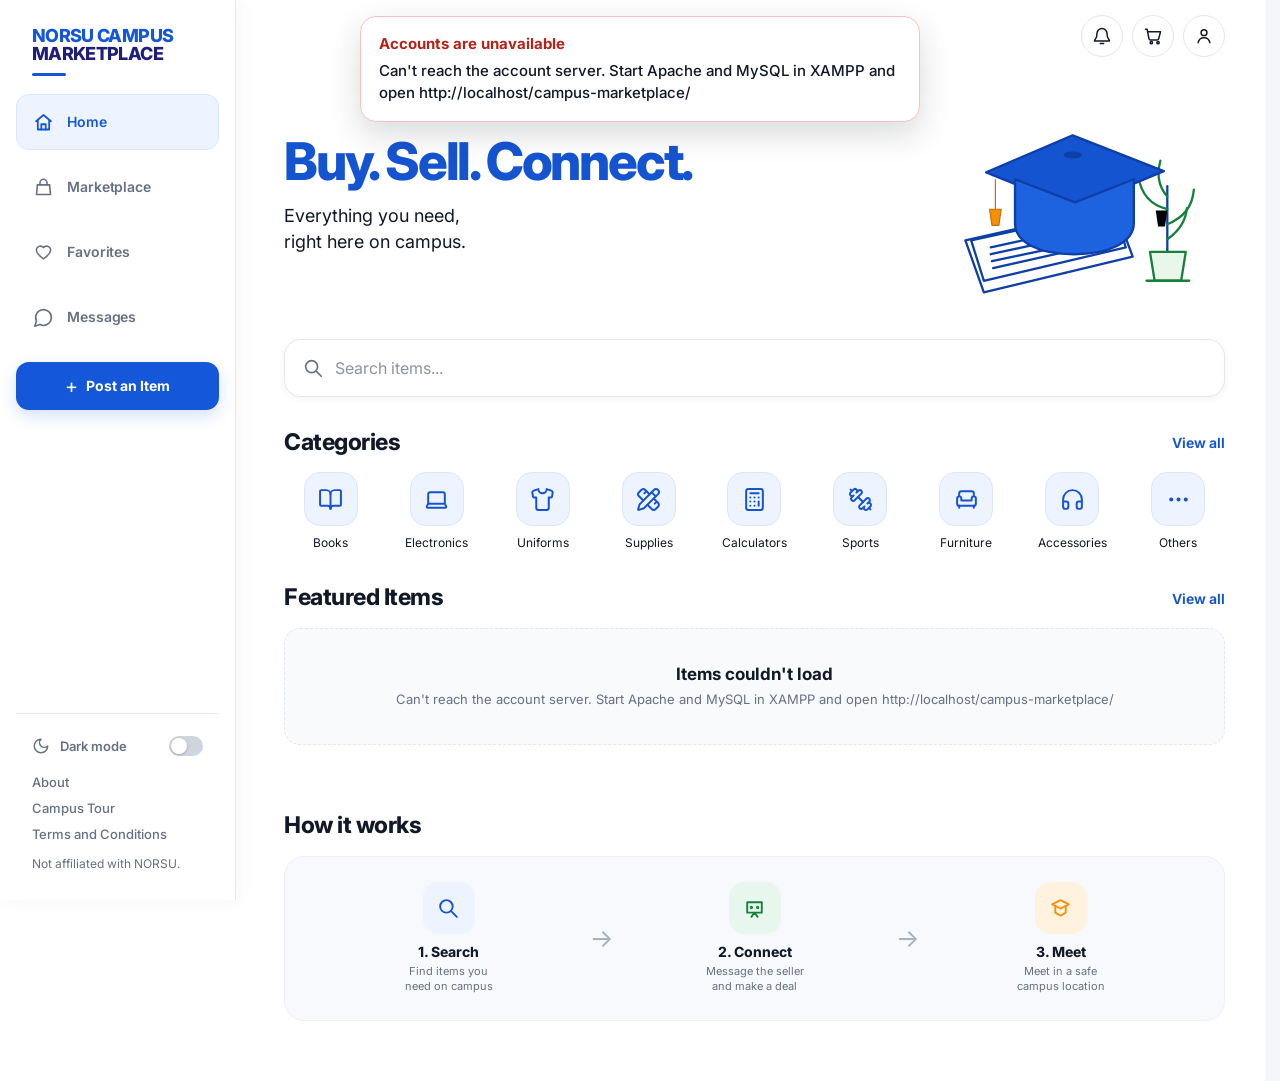
==== commit 9a26ac72: "Add admin dashboard, dark mode, and Post Item / About fixes Admin dashboard (admin/admin.html, api/a" ====
--- a/index.html
+++ b/index.html
@@ -3,6 +3,7 @@
 <head>
     <meta charset="UTF-8">
     <meta name="viewport" content="width=device-width, initial-scale=1.0">
+    <script src="js/theme.js?v=3"></script>
 
     <title>NORSU Campus Marketplace</title>
 
@@ -14,13 +15,14 @@
         rel="stylesheet"
     >
 
-    <link rel="stylesheet" href="css/style.css?v=4">
-    <link rel="stylesheet" href="css/nav.css?v=4">
-    <link rel="stylesheet" href="css/desktop.css?v=4">
-    <link rel="stylesheet" href="css/header.css?v=4">
-
-    <script src="js/auth.js?v=4"></script>
-    <script src="js/header.js?v=4"></script>
+    <link rel="stylesheet" href="css/style.css?v=5">
+    <link rel="stylesheet" href="css/nav.css?v=5">
+    <link rel="stylesheet" href="css/desktop.css?v=5">
+    <link rel="stylesheet" href="css/header.css?v=5">
+    <link rel="stylesheet" href="css/theme.css?v=5">
+
+    <script src="js/auth.js?v=5"></script>
+    <script src="js/header.js?v=5"></script>
     <script src="js/products.js?v=4"></script>
 </head>
 
--- a/css/style.css
+++ b/css/style.css
@@ -2907,3 +2907,156 @@
 }
 
 
+/* ===== DARK THEME (generated by tools/dark-theme.py — do not edit by hand) ===== */
+:root[data-theme="dark"] { --blue: #1554d1; --blue--fg: #6996f0; --blue--bd: #1554d1; --blue-dark: #0e3fa8; --blue-dark--fg: #6b96f3; --blue-dark--bd: #2050b6; --blue-light: #1a253b; --blue-light--fg: #edf3ff; --blue-light--bd: #213357; --text: #2d3a54; --text--fg: #d8dce5; --text--bd: #d8dce5; --muted: #4f5767; --muted--fg: #9ba3b2; --muted--bd: #9ba3b2; --light-muted: #404b63; --light-muted--fg: #77849b; --light-muted--bd: #49566e; --border: #2a3242; --border--fg: #e2e6ed; --border--bd: #2b3241; --border-light: #252c39; --border-light--fg: #edf0f4; --border-light--bd: #242a36; --green: #16803c; --green--fg: #79e8a1; --green--bd: #20b656; --green-bg: #1d411d; --green-bg--fg: #e9f7e9; --green-bg--bd: #225a22; --red: #d92d20; --red--fg: #ea766e; --red--bd: #d92d20; --orange: #f79009; --orange--fg: #f2b564; --orange--bd: #f79009; --white: #171b24; --white--fg: #ffffff; --white--bd: #181d25; --background: #171b24; --background--fg: #ffffff; --background--bd: #181d25; --surface: #1d232e; --surface--fg: #f8fafc; --surface--bd: #1c212b; --shadow-sm: 0 2px 8px rgba(16, 24, 40, 0.05); --shadow-sm--fg: 0 2px 8px rgba(206, 213, 226, 0.05); --shadow-sm--bd: 0 2px 8px rgba(61, 92, 153, 0.05); --shadow-md: 0 8px 24px rgba(16, 24, 40, 0.08); --shadow-md--fg: 0 8px 24px rgba(206, 213, 226, 0.08); --shadow-md--bd: 0 8px 24px rgba(61, 92, 153, 0.08); --shadow-blue: 0 7px 20px rgba(21, 84, 209, 0.35); --shadow-blue--fg: 0 7px 20px rgba(105, 150, 240, 0.22); --shadow-blue--bd: 0 7px 20px rgba(21, 84, 209, 0.22); }
+:root[data-theme="dark"] body { background-color: var(--background); background-image: none; color: var(--text--fg); }
+:root[data-theme="dark"] button { border-color: currentColor; }
+:root[data-theme="dark"] a { color: inherit; }
+:root[data-theme="dark"] .brand-campus { color: var(--blue--fg); }
+:root[data-theme="dark"] .brand-marketplace { color: var(--text--fg); }
+:root[data-theme="dark"] .header-icon, :root[data-theme="dark"] .profile-button { background-color: var(--#171b24); background-image: none; border-color: var(--border--bd); color: var(--text--fg); }
+:root[data-theme="dark"] .header-icon:hover, :root[data-theme="dark"] .profile-button:hover { background-color: #1b202b; background-image: none; border-color: #394356; }
+:root[data-theme="dark"] .header-icon svg, :root[data-theme="dark"] .profile-button svg { fill: none; stroke: currentColor; }
+:root[data-theme="dark"] .notification-dot { background-color: #ef4444; background-image: none; border-color: #181d25; }
+:root[data-theme="dark"] .hero-content h1 { color: var(--blue--fg); }
+:root[data-theme="dark"] .hero-content p { color: var(--text--fg); }
+:root[data-theme="dark"] .cap-top { fill: var(--blue--fg); }
+:root[data-theme="dark"] .cap-body { fill: #6b9aec; }
+:root[data-theme="dark"] .cap-hole { fill: #6b96f3; }
+:root[data-theme="dark"] .graduation-cap path, :root[data-theme="dark"] .books path, :root[data-theme="dark"] .plant path { stroke: #6b96f3; }
+:root[data-theme="dark"] .books path { fill: #ffffff; }
+:root[data-theme="dark"] .plant path { fill: none; }
+:root[data-theme="dark"] .plant path:nth-child(n + 2) { stroke: #79e8a1; }
+:root[data-theme="dark"] .plant path:nth-last-child(2), :root[data-theme="dark"] .plant path:nth-last-child(1) { fill: #e9f7e9; stroke: #79e8a1; }
+:root[data-theme="dark"] .gold-tassel { fill: var(--orange--fg); stroke: #f3b469 !important; }
+:root[data-theme="dark"] .search-box { background-color: var(--#171b24); background-image: none; border-color: var(--border--bd); box-shadow: var(--shadow-sm--bd); }
+:root[data-theme="dark"] .search-box:focus-within { border-color: var(--blue--bd); box-shadow: 0 0 0 3px rgba(21, 84, 209, 0.16); }
+:root[data-theme="dark"] .search-box svg { fill: none; stroke: var(--muted--fg); }
+:root[data-theme="dark"] .search-box input { border-color: currentColor; outline-color: currentColor; background-color: transparent; background-image: none; color: var(--text--fg); }
+:root[data-theme="dark"] .search-box input::placeholder { color: #838da0; }
+:root[data-theme="dark"] .section-header h2 { color: var(--text--fg); }
+:root[data-theme="dark"] .view-all { background-color: transparent; background-image: none; color: var(--blue--fg); }
+:root[data-theme="dark"] .view-all:hover { color: var(--blue-dark--fg); }
+:root[data-theme="dark"] .category { background-color: transparent; background-image: none; color: var(--text--fg); }
+:root[data-theme="dark"] .category-icon { background-color: #171b24; background-image: none; border-color: var(--border--bd); box-shadow: 0 2px 5px rgba(16, 24, 40, 0.094); }
+:root[data-theme="dark"] .category:hover .category-icon { border-color: #3e485d; background-color: #1b202b; background-image: none; box-shadow: 0 6px 15px rgba(21, 84, 209, 0.08); }
+:root[data-theme="dark"] .category.active .category-icon { border-color: var(--blue--bd); background-color: var(--blue-light); background-image: none; box-shadow: 0 0 0 2px rgba(21, 84, 209, 0.16); }
+:root[data-theme="dark"] .category.active { color: var(--blue--fg); }
+:root[data-theme="dark"] .dots-icon i { background-color: var(--blue); background-image: none; }
+:root[data-theme="dark"] .product-card { background-color: #171b24; background-image: none; border-color: var(--border--bd); box-shadow: 0 2px 5px rgba(16, 24, 40, 0.085); }
+:root[data-theme="dark"] .product-card:hover { border-color: #394356; box-shadow: 0 9px 25px rgba(16, 24, 40, 0.202); }
+:root[data-theme="dark"] .product-thumb { background-color: #222935; background-image: none; }
+:root[data-theme="dark"] .fav-toggle { background-color: rgba(23, 27, 36, 0.94); background-image: none; color: #adb7c6; box-shadow: 0 2px 7px rgba(16, 24, 40, 0.22); }
+:root[data-theme="dark"] .fav-toggle:hover { background-color: #171b24; background-image: none; color: var(--red--fg); }
+:root[data-theme="dark"] .fav-toggle.active { color: var(--red--fg); }
+:root[data-theme="dark"] .product-body .name { color: var(--text--fg); }
+:root[data-theme="dark"] .product-body .price { color: var(--blue--fg); }
+:root[data-theme="dark"] .product-body .meta { color: var(--muted--fg); }
+:root[data-theme="dark"] .product-body .rating { color: #9ba3b2; }
+:root[data-theme="dark"] .product-body .badge { background-color: var(--green-bg); background-image: none; color: var(--green--fg); }
+:root[data-theme="dark"] .empty-state { color: var(--muted--fg); background-color: var(--surface); background-image: none; border-color: var(--border--bd); }
+:root[data-theme="dark"] .empty-state h3 { color: var(--text--fg); }
+:root[data-theme="dark"] .carousel-dots button { background-color: #323b4e; background-image: none; }
+:root[data-theme="dark"] .carousel-dots button.active { background-color: var(--blue); background-image: none; }
+:root[data-theme="dark"] .how-card { background-color: #1e232f; background-image: none; border-color: var(--border-light--bd); }
+:root[data-theme="dark"] .step-icon { background-color: var(--blue-light); background-image: none; color: var(--blue--fg); }
+:root[data-theme="dark"] .step-icon svg { fill: none; stroke: currentColor; }
+:root[data-theme="dark"] .connect-step { background-color: #1e422a; background-image: none; color: var(--green--fg); }
+:root[data-theme="dark"] .meet-step { background-color: #43351e; background-image: none; color: var(--orange--fg); }
+:root[data-theme="dark"] .how-step h3 { color: var(--text--fg); }
+:root[data-theme="dark"] .how-step p { color: var(--muted--fg); }
+:root[data-theme="dark"] .step-arrow { color: #6e7d94; }
+:root[data-theme="dark"] .bottom-navigation { background-color: rgba(23, 27, 36, 0.97); background-image: none; border-top-color: var(--border-light--bd); box-shadow: 0 -4px 18px rgba(16, 24, 40, 0.13); }
+:root[data-theme="dark"] .nav-item { background-color: transparent; background-image: none; color: #9199a6; }
+:root[data-theme="dark"] .nav-item:hover { color: var(--blue--fg); }
+:root[data-theme="dark"] .nav-item.active { color: var(--blue--fg); }
+:root[data-theme="dark"] .nav-item svg { fill: none; stroke: currentColor; }
+:root[data-theme="dark"] .add-button { background-color: var(--blue); background-image: none; color: #ffffff; box-shadow: 0 7px 20px rgba(21, 84, 209, 0.28); }
+:root[data-theme="dark"] .add-button:hover { background-color: var(--blue-dark); background-image: none; box-shadow: 0 9px 25px rgba(21, 84, 209, 0.34); }
+:root[data-theme="dark"] .modal-backdrop { background-color: rgba(15, 23, 42, 0.48); background-image: none; }
+:root[data-theme="dark"] .modal { background-color: #171b24; background-image: none; box-shadow: 0 24px 70px rgba(0, 0, 0, 0.4); }
+:root[data-theme="dark"] .modal h2 { color: var(--text--fg); }
+:root[data-theme="dark"] .modal > p { color: var(--muted--fg); }
+:root[data-theme="dark"] .modal-close { background-color: #212834; background-image: none; color: var(--muted--fg); }
+:root[data-theme="dark"] .modal-close:hover { background-color: #272e3c; background-image: none; color: var(--text--fg); }
+:root[data-theme="dark"] .modal label { color: var(--text--fg); }
+:root[data-theme="dark"] .modal input, :root[data-theme="dark"] .modal select { border-color: var(--border--bd); outline-color: currentColor; background-color: #171b24; background-image: none; color: var(--text--fg); }
+:root[data-theme="dark"] .modal input:focus, :root[data-theme="dark"] .modal select:focus { border-color: var(--blue--bd); box-shadow: 0 0 0 3px rgba(21, 84, 209, 0.16); }
+:root[data-theme="dark"] .publish-button { background-color: var(--blue); background-image: none; color: #ffffff; }
+:root[data-theme="dark"] .publish-button:hover { background-color: var(--blue-dark); background-image: none; }
+:root[data-theme="dark"] .toast { background-color: #2d3a54; background-image: none; color: #ffffff; box-shadow: 0 10px 30px rgba(0, 0, 0, 0.364); }
+:root[data-theme="dark"] button:focus-visible, :root[data-theme="dark"] input:focus-visible, :root[data-theme="dark"] select:focus-visible { outline-color: rgba(21, 84, 209, 0.22); }
+@media (prefers-reduced-motion: reduce) {
+  :root[data-theme="dark"] .topbar.scrolled { background-color: rgba(23, 27, 36, 0.97); background-image: none; box-shadow: 0 4px 18px rgba(15, 23, 42, 0.184); }
+  :root[data-theme="dark"] .brand:focus-visible { outline-color: rgba(37, 99, 235, 0.3); }
+  @media (max-width: 768px) {
+    :root[data-theme="dark"] .topbar.scrolled { box-shadow: 0 3px 14px rgba(15, 23, 42, 0.166); }
+  }
+}
+:root[data-theme="dark"] .topbar { background-color: var(--#171b24); background-image: none; }
+:root[data-theme="dark"] .topbar.scrolled { background-color: rgba(23, 27, 36, 0.97); background-image: none; box-shadow: 0 4px 18px rgba(15, 23, 42, 0.184); }
+:root[data-theme="dark"] .brand:focus-visible { outline-color: rgba(21, 84, 209, 0.22); }
+:root[data-theme="dark"] .phase1-panel { background-color: #171b24; background-image: none; border-color: var(--border--bd); box-shadow: var(--shadow-md--bd); }
+:root[data-theme="dark"] .phase1-panel-header { border-bottom-color: var(--border-light--bd); }
+:root[data-theme="dark"] .phase1-panel-close { background-color: var(--surface); background-image: none; color: var(--muted--fg); }
+:root[data-theme="dark"] .phase1-empty { color: var(--muted--fg); }
+:root[data-theme="dark"] .phase1-notification { background-color: var(--surface); background-image: none; }
+:root[data-theme="dark"] .phase1-notification-icon { background-color: var(--blue-light); background-image: none; color: var(--blue--fg); }
+:root[data-theme="dark"] .phase1-notification span { color: var(--muted--fg); }
+:root[data-theme="dark"] .phase1-avatar { background-color: var(--blue-light); background-image: none; color: var(--blue--fg); }
+:root[data-theme="dark"] .phase1-profile-status { color: var(--green--fg); }
+:root[data-theme="dark"] .phase1-profile-status.guest { color: var(--muted--fg); }
+:root[data-theme="dark"] .phase1-profile-action { border-color: var(--border--bd); background-color: #171b24; background-image: none; color: var(--text--fg); }
+:root[data-theme="dark"] .phase1-profile-action:hover { background-color: var(--surface); background-image: none; }
+:root[data-theme="dark"] .carousel-arrow { border-color: var(--border--bd); background-color: rgba(23, 27, 36, 0.96); background-image: none; color: var(--text--fg); box-shadow: var(--shadow-sm--bd); }
+:root[data-theme="dark"] .carousel-arrow:hover { box-shadow: var(--shadow-md--bd); }
+:root[data-theme="dark"] body { background-color: #0e1118; background-image: none; }
+:root[data-theme="dark"] .app { background-color: #171b24; background-image: none; }
+:root[data-theme="dark"] .bottom-navigation { background-color: rgba(23, 27, 36, 0.98); background-image: none; border-top-color: #282e3c; box-shadow: 0 -4px 18px rgba(16, 24, 40, 0.112); }
+:root[data-theme="dark"] .bottom-navigation .nav-item { color: #9ba3b2; }
+:root[data-theme="dark"] .bottom-navigation .nav-item.active { color: var(--blue--fg); }
+@media (min-width: 431px) {
+  :root[data-theme="dark"] .app { box-shadow: 0 12px 40px rgba(16, 24, 40, 0.22); }
+}
+@media (max-width: 430px) {
+  :root[data-theme="dark"] body { background-color: #0e1118; background-image: none; }
+  :root[data-theme="dark"] .app { box-shadow: none; }
+}
+@media (min-width: 769px) {
+  :root[data-theme="dark"] body { background-color: #0e1118; background-image: none; }
+  :root[data-theme="dark"] .app { background-color: #171b24; background-image: none; }
+  :root[data-theme="dark"] .bottom-navigation { border-top-color: currentColor !important; border-right-color: #282f3c !important; box-shadow: 4px 0 20px rgba(16, 24, 40, 0.112) !important; background-color: #171b24 !important; background-image: none !important; }
+  :root[data-theme="dark"] .bottom-navigation .nav-item { color: #9ba3b2 !important; }
+  :root[data-theme="dark"] .bottom-navigation .nav-item:hover { background-color: #202631 !important; background-image: none !important; color: var(--blue--fg) !important; }
+  :root[data-theme="dark"] .bottom-navigation .nav-item.active { background-color: #1a273b !important; background-image: none !important; color: var(--blue--fg) !important; }
+  :root[data-theme="dark"] .bottom-navigation .add-button { box-shadow: 0 8px 20px rgba(20, 87, 217, 0.18) !important; }
+}
+:root[data-theme="dark"] .bottom-nav, :root[data-theme="dark"] .bottom-navigation { --nav-blue: #1457d9; --nav-blue--fg: #6796f1; --nav-blue--bd: #1457d9; --nav-ink: #3a465e; --nav-ink--fg: #bac3d1; --nav-ink--bd: #bac3d1; --nav-muted: #4f5767; --nav-muted--fg: #9ba3b2; --nav-muted--bd: #9ba3b2; }
+:root[data-theme="dark"] .bottom-nav .nav-item, :root[data-theme="dark"] .bottom-navigation .nav-item { border-color: transparent; color: var(--nav-muted--fg); }
+:root[data-theme="dark"] .bottom-nav .nav-item svg, :root[data-theme="dark"] .bottom-navigation .nav-item svg { fill: none !important; stroke: currentColor !important; }
+:root[data-theme="dark"] .bottom-nav .nav-item:hover, :root[data-theme="dark"] .bottom-navigation .nav-item:hover { color: var(--nav-blue--fg) !important; background-color: #1e232f !important; background-image: none !important; }
+:root[data-theme="dark"] .bottom-nav .nav-item.active, :root[data-theme="dark"] .bottom-navigation .nav-item.active { color: var(--nav-blue--fg) !important; background-color: #1a273b !important; background-image: none !important; border-color: #23375c !important; }
+:root[data-theme="dark"] .sell-button { background-color: var(--nav-blue) !important; background-image: none !important; color: #ffffff !important; }
+:root[data-theme="dark"] .sell-button:hover { background-color: #0e43ad !important; background-image: none !important; box-shadow: 0 8px 20px rgba(20, 87, 217, 0.24) !important; }
+:root[data-theme="dark"] .category-item { border-color: #282f3d !important; background-color: #171b24 !important; background-image: none !important; color: #bac3d1 !important; box-shadow: 0 2px 8px rgba(16, 24, 40, 0.103); }
+:root[data-theme="dark"] .category-item:hover { border-color: #263b63 !important; box-shadow: 0 7px 18px rgba(20, 87, 217, 0.08); }
+:root[data-theme="dark"] .category-item.active { background-color: #182235 !important; background-image: none !important; border-color: #273f68 !important; color: #6796f1 !important; box-shadow: 0 6px 16px rgba(20, 87, 217, 0.08); }
+:root[data-theme="dark"] .category-icon { background-color: #212734 !important; background-image: none !important; color: #adb7c6 !important; }
+:root[data-theme="dark"] .category-item.active .category-icon { background-color: #1d2c40 !important; background-image: none !important; color: #6796f1 !important; }
+:root[data-theme="dark"] .category-icon svg { fill: none !important; stroke: currentColor !important; }
+:root[data-theme="dark"] .category .category-icon { border-color: #23375d !important; background-color: var(--blue-light) !important; background-image: none !important; color: var(--blue--fg) !important; box-shadow: none !important; }
+:root[data-theme="dark"] .category:hover .category-icon, :root[data-theme="dark"] .category.active .category-icon { border-color: var(--blue--bd) !important; background-color: var(--blue) !important; background-image: none !important; color: #ffffff !important; box-shadow: 0 6px 14px rgba(21, 84, 209, 0.2) !important; }
+:root[data-theme="dark"] .product-preview-modal .preview-photo { background-color: #222935; background-image: none; }
+:root[data-theme="dark"] .preview-category { background-color: var(--blue-light); background-image: none; color: var(--blue--fg); }
+:root[data-theme="dark"] .preview-price { color: var(--blue--fg); }
+:root[data-theme="dark"] .product-preview-modal .preview-meta { color: var(--muted--fg); }
+:root[data-theme="dark"] .preview-seller { border-top-color: var(--border--bd); }
+:root[data-theme="dark"] .preview-seller-avatar { background-color: var(--blue-light); background-image: none; color: var(--blue--fg); }
+:root[data-theme="dark"] .preview-seller-text span { color: var(--muted--fg); }
+:root[data-theme="dark"] .product-preview-modal .preview-description { color: var(--muted--fg); }
+:root[data-theme="dark"] .preview-secondary { border-color: var(--border--bd); background-color: #171b24; background-image: none; color: var(--text--fg); }
+:root[data-theme="dark"] .preview-secondary:hover { background-color: var(--surface); background-image: none; }
+:root[data-theme="dark"] .message-seller-button { border-color: var(--blue--bd); background-color: #171b24; background-image: none; color: var(--blue--fg); }
+:root[data-theme="dark"] .message-seller-button:hover { background-color: var(--blue); background-image: none; color: #ffffff; }
+:root[data-theme="dark"] .message-seller-button svg { fill: none; stroke: currentColor; }
+/* ===== END DARK THEME ===== */
--- a/css/nav.css
+++ b/css/nav.css
@@ -945,3 +945,55 @@
     background: var(--nav-blue-dark) !important;
   }
 }
+
+
+/* ===== DARK THEME (generated by tools/dark-theme.py — do not edit by hand) ===== */
+:root[data-theme="dark"] { --nav-blue: #1457d9; --nav-blue--fg: #6796f1; --nav-blue--bd: #1457d9; --nav-blue-dark: #0e43ad; --nav-blue-dark--fg: #6b98f3; --nav-blue-dark--bd: #2052b6; --nav-blue-soft: #1a273b; --nav-blue-soft--fg: #edf4ff; --nav-blue-soft--bd: #213657; --nav-blue-border: #202e46; --nav-blue-border--fg: #d8e6ff; --nav-blue-border--bd: #23385d; --nav-ink: #33415f; --nav-ink--fg: #c3cad7; --nav-ink--bd: #c3cad7; --nav-muted: #4f5767; --nav-muted--fg: #9ba3b2; --nav-muted--bd: #9ba3b2; --nav-border: #282f3e; --nav-border--fg: #e7ebf1; --nav-border--bd: #282e3c; --nav-white: #171b24; --nav-white--fg: #ffffff; --nav-white--bd: #181d25; }
+:root[data-theme="dark"] .bottom-nav .nav-item, :root[data-theme="dark"] .bottom-navigation .nav-item { border-color: transparent; background-color: transparent; background-image: none; color: var(--nav-muted--fg); }
+:root[data-theme="dark"] .bottom-nav .nav-item svg, :root[data-theme="dark"] .bottom-navigation .nav-item svg { fill: none !important; stroke: currentColor !important; }
+:root[data-theme="dark"] .bottom-nav .nav-item:hover, :root[data-theme="dark"] .bottom-navigation .nav-item:hover { color: var(--nav-blue--fg); background-color: #1e232f; background-image: none; }
+:root[data-theme="dark"] .bottom-nav .nav-item.active, :root[data-theme="dark"] .bottom-navigation .nav-item.active { color: var(--nav-blue--fg); background-color: var(--nav-blue-soft); background-image: none; border-color: var(--nav-blue-border--bd); }
+:root[data-theme="dark"] .bottom-nav .nav-item:focus-visible, :root[data-theme="dark"] .bottom-navigation .nav-item:focus-visible, :root[data-theme="dark"] .bottom-nav .sell-button:focus-visible, :root[data-theme="dark"] .bottom-navigation .add-button:focus-visible { outline-color: rgba(20, 87, 217, 0.18); }
+:root[data-theme="dark"] .bottom-nav .sell-button, :root[data-theme="dark"] .bottom-navigation .add-button { border-color: currentColor; background-color: var(--nav-blue); background-image: none; color: #ffffff; }
+:root[data-theme="dark"] .bottom-nav .sell-button:hover, :root[data-theme="dark"] .bottom-navigation .add-button:hover { background-color: var(--nav-blue-dark); background-image: none; box-shadow: 0 9px 22px rgba(20, 87, 217, 0.24); }
+@media (max-width: 768px) {
+  :root[data-theme="dark"] .bottom-nav, :root[data-theme="dark"] .bottom-navigation { background-color: rgba(23, 27, 36, 0.97) !important; background-image: none !important; border-top-color: var(--nav-border--bd) !important; border-right-color: currentColor !important; box-shadow: 0 -6px 22px rgba(16, 24, 40, 0.148) !important; }
+  :root[data-theme="dark"] .bottom-nav .sell-button, :root[data-theme="dark"] .bottom-navigation .add-button { box-shadow: 0 6px 16px rgba(20, 87, 217, 0.18) !important; }
+}
+@media (min-width: 769px) {
+  :root[data-theme="dark"] .bottom-nav, :root[data-theme="dark"] .bottom-navigation { background-color: rgba(23, 27, 36, 0.98) !important; background-image: none !important; border-color: currentColor !important; border-right-color: var(--nav-border--bd) !important; box-shadow: 5px 0 24px rgba(16, 24, 40, 0.103) !important; }
+  :root[data-theme="dark"] .nav-brand-campus { color: var(--nav-blue--fg); }
+  :root[data-theme="dark"] .nav-brand-marketplace { color: #bdbcd7; }
+  :root[data-theme="dark"] .nav-brand::after { background-color: var(--nav-blue); background-image: none; }
+  :root[data-theme="dark"] .bottom-nav .sell-button, :root[data-theme="dark"] .bottom-navigation .add-button { box-shadow: 0 6px 16px rgba(20, 87, 217, 0.18) !important; }
+}
+:root[data-theme="dark"] .bottom-nav .sell-button, :root[data-theme="dark"] .bottom-navigation .add-button { border-color: currentColor !important; background-color: var(--nav-blue) !important; background-image: none !important; color: #ffffff !important; }
+:root[data-theme="dark"] .bottom-nav .nav-item { color: var(--nav-muted--fg) !important; background-color: transparent !important; background-image: none !important; border-color: transparent !important; }
+:root[data-theme="dark"] .bottom-nav .nav-item svg { fill: none !important; stroke: currentColor !important; }
+:root[data-theme="dark"] .bottom-nav .nav-item.active { color: var(--nav-blue--fg) !important; background-color: var(--nav-blue-soft) !important; background-image: none !important; border-color: var(--nav-blue-border--bd) !important; }
+:root[data-theme="dark"] .bottom-nav .nav-item:hover { color: var(--nav-blue--fg) !important; background-color: #1e232f !important; background-image: none !important; }
+:root[data-theme="dark"] .bottom-nav .sell-button { border-color: currentColor !important; background-color: var(--nav-blue) !important; background-image: none !important; color: #ffffff !important; }
+@media (min-width: 769px) {
+  :root[data-theme="dark"] .bottom-nav { background-color: #171b24 !important; background-image: none !important; border-color: currentColor !important; border-right-color: var(--nav-border--bd) !important; box-shadow: 4px 0 20px rgba(16, 24, 40, 0.112) !important; }
+}
+@media (max-width: 768px) {
+  :root[data-theme="dark"] .bottom-nav { background-color: rgba(23, 27, 36, 0.98) !important; background-image: none !important; border-color: currentColor !important; border-top-color: #282e3c !important; box-shadow: 0 -4px 18px rgba(16, 24, 40, 0.112) !important; }
+}
+:root[data-theme="dark"] .bottom-nav .nav-badge, :root[data-theme="dark"] .bottom-navigation .nav-badge { background-color: #d92d20; background-image: none; color: #ffffff; }
+@media (max-width: 768px) {
+  :root[data-theme="dark"] .bottom-nav .nav-badge, :root[data-theme="dark"] .bottom-navigation .nav-badge { border-color: #181d25; }
+}
+@media (min-width: 769px) {
+  :root[data-theme="dark"] .bottom-nav .nav-footer, :root[data-theme="dark"] .bottom-navigation .nav-footer { border-top-color: var(--nav-border--bd); }
+  :root[data-theme="dark"] .nav-footer-links { color: var(--nav-muted--fg); }
+  :root[data-theme="dark"] .nav-footer-links a { color: var(--nav-muted--fg); }
+  :root[data-theme="dark"] .nav-footer-links a:hover { color: var(--nav-blue--fg); }
+  :root[data-theme="dark"] .nav-footer-note { color: var(--nav-muted--fg); }
+}
+@media (min-width: 769px) {
+  :root[data-theme="dark"] .bottom-nav .sell-button:hover, :root[data-theme="dark"] .bottom-navigation .add-button:hover, :root[data-theme="dark"] .bottom-nav .sell-button:active, :root[data-theme="dark"] .bottom-navigation .add-button:active { box-shadow: 0 6px 16px rgba(20, 87, 217, 0.18) !important; }
+}
+@media (min-width: 769px) {
+  :root[data-theme="dark"] .bottom-nav .sell-button:hover, :root[data-theme="dark"] .bottom-navigation .add-button:hover { background-color: var(--nav-blue-dark) !important; background-image: none !important; }
+}
+/* ===== END DARK THEME ===== */
--- a/css/desktop.css
+++ b/css/desktop.css
@@ -555,3 +555,21 @@
     padding-right: 40px !important;
   }
 }
+
+
+/* ===== DARK THEME (generated by tools/dark-theme.py — do not edit by hand) ===== */
+@media (min-width: 769px) {
+  :root[data-theme="dark"] .product-list .product-card { border-color: var(--border--bd); background-color: #171b24; background-image: none; }
+  :root[data-theme="dark"] .product-list .product-card:hover { border-color: #2f3747; box-shadow: 0 12px 28px rgba(16, 24, 40, 0.184); background-color: #171b24; background-image: none; }
+  :root[data-theme="dark"] .bottom-sheet, :root[data-theme="dark"] .cart-sheet { box-shadow: 0 24px 70px rgba(16, 24, 40, 0.436); }
+  :root[data-theme="dark"] .product-modal { box-shadow: 0 24px 70px rgba(16, 24, 40, 0.436); }
+  :root[data-theme="dark"] .favorite-card { border-color: var(--border--bd) !important; background-color: #171b24; background-image: none; }
+  :root[data-theme="dark"] .favorite-card:hover { box-shadow: 0 12px 28px rgba(16, 24, 40, 0.184); }
+  :root[data-theme="dark"] .remove-favorite { background-color: rgba(23, 27, 36, 0.94) !important; background-image: none !important; color: #e07474 !important; box-shadow: 0 2px 8px rgba(16, 24, 40, 0.256); }
+}
+@media (min-width: 900px) {
+  :root[data-theme="dark"] body:has(.login-page) { background-color: #212834; background-image: radial-gradient(circle at 15% 20%, #1d2a40 0, transparent 45%); }
+  :root[data-theme="dark"] .login-page { box-shadow: 0 24px 70px rgba(16, 24, 40, 0.256) !important; }
+  :root[data-theme="dark"] .login-page .brand-section { background-color: transparent; background-image: linear-gradient(160deg, #182235 0%, #1c273e 100%); border-right-color: #272e3b; }
+}
+/* ===== END DARK THEME ===== */
--- a/css/header.css
+++ b/css/header.css
@@ -405,3 +405,34 @@
         display: none;
     }
 }
+
+
+/* ===== DARK THEME (generated by tools/dark-theme.py — do not edit by hand) ===== */
+:root[data-theme="dark"] .hdr-button { border-color: #2b3241; background-color: #171b24; background-image: none; color: #d8dce5; }
+:root[data-theme="dark"] .hdr-button:hover { border-color: #394356; background-color: #1b202b; background-image: none; }
+:root[data-theme="dark"] .hdr-button:focus-visible { outline-color: rgba(20, 87, 217, 0.2); }
+:root[data-theme="dark"] .hdr-button svg { fill: none; stroke: currentColor; }
+:root[data-theme="dark"] .hdr-dot { border-color: #181d25; background-color: #ef4444; background-image: none; }
+:root[data-theme="dark"] .hdr-badge { border-color: #181d25; background-color: #1457d9; background-image: none; color: #ffffff; }
+:root[data-theme="dark"] .hdr-panel { border-color: #2b3241; background-color: #171b24; background-image: none; box-shadow: 0 16px 40px rgba(16, 24, 40, 0.292); color: #d8dce5; }
+:root[data-theme="dark"] .hdr-panel-header { border-bottom-color: #242a36; }
+:root[data-theme="dark"] .hdr-panel-close { border-color: currentColor; background-color: #1d232e; background-image: none; color: #9ba3b2; }
+:root[data-theme="dark"] .hdr-note { border-color: currentColor; background-color: #1d232e; background-image: none; color: inherit; }
+:root[data-theme="dark"] button.hdr-note:hover { background-color: #1a263a; background-image: none; }
+:root[data-theme="dark"] .hdr-note-icon { background-color: #1a253b; background-image: none; color: #6796f1; }
+:root[data-theme="dark"] .hdr-note-icon svg { fill: none; stroke: currentColor; }
+:root[data-theme="dark"] .hdr-note span { color: #9ba3b2; }
+:root[data-theme="dark"] .hdr-avatar { background-color: #1a253b; background-image: none; color: #6796f1; }
+:root[data-theme="dark"] .hdr-profile-status { color: #79e8a1; }
+:root[data-theme="dark"] .hdr-profile-status.guest { color: #9ba3b2; }
+:root[data-theme="dark"] .hdr-menu-item { border-color: #2b3241; background-color: #171b24; background-image: none; color: #d8dce5; }
+:root[data-theme="dark"] .hdr-menu-item:hover { background-color: #1d232e; background-image: none; }
+:root[data-theme="dark"] .hdr-menu-item svg { fill: none; stroke: #6796f1; }
+:root[data-theme="dark"] .hdr-menu-item.danger { color: #ea766e; }
+:root[data-theme="dark"] .hdr-menu-item.danger svg { stroke: currentColor; }
+:root[data-theme="dark"] .top-header, :root[data-theme="dark"] .page-header, :root[data-theme="dark"] .profile-header { border-bottom-color: currentColor !important; background-color: #171b24; background-image: none; }
+:root[data-theme="dark"] .top-header .page-title, :root[data-theme="dark"] .page-header h1, :root[data-theme="dark"] .profile-header h1 { color: #ced5e2; }
+:root[data-theme="dark"] .hdr-panel-footer { border-top-color: #242a36; color: #9ba3b2; }
+:root[data-theme="dark"] .hdr-footer-links a { color: #9ba3b2; }
+:root[data-theme="dark"] .hdr-footer-links a:hover { color: #6796f1; }
+/* ===== END DARK THEME ===== */
--- a/css/theme.css
+++ b/css/theme.css
@@ -0,0 +1,182 @@
+/* =========================================================
+   NORSU CAMPUS MARKETPLACE — THEME SWITCH + DARK MODE TOUCH-UPS
+   Loaded last on every page, after js/theme.js has set
+   <html data-theme="light|dark">.
+
+   Most of dark mode is generated at the end of each stylesheet
+   (python tools/dark-theme.py). This file holds the switch itself
+   and the few things a straight color swap can't get right.
+   ========================================================= */
+
+:root { color-scheme: light; }
+:root[data-theme="dark"] { color-scheme: dark; }
+
+/* Switch all colors in one frame instead of letting transitions trail. */
+.theme-switching,
+.theme-switching *,
+.theme-switching *::before,
+.theme-switching *::after { transition: none !important; }
+
+/* Circular reveal when a switch is pressed (js/theme.js): the new theme is a
+   circle that grows from the switch over the old one. No default cross-fade. */
+::view-transition-old(root),
+::view-transition-new(root) {
+  animation: none;
+  mix-blend-mode: normal;
+}
+::view-transition-old(root) { z-index: 1; }
+::view-transition-new(root) { z-index: 2; }
+
+
+/* ---------- Switch (profile menu, desktop sidebar) ---------- */
+
+.theme-switch {
+  display: flex;
+  align-items: center;
+  gap: 10px;
+  width: 100%;
+  font-family: inherit; /* size and weight come from where it sits (menu row, sidebar) */
+  text-align: left;
+  cursor: pointer;
+}
+
+.theme-switch svg {
+  width: 18px;
+  height: 18px;
+  flex: 0 0 auto;
+  fill: none;
+  stroke: currentColor;
+  stroke-width: 1.9;
+  stroke-linecap: round;
+  stroke-linejoin: round;
+}
+
+.theme-switch-label { flex: 1; }
+
+.theme-switch-track {
+  position: relative;
+  width: 34px;
+  height: 20px;
+  flex: 0 0 auto;
+  border-radius: 999px;
+  background: #d0d5dd;
+  transition: background .2s;
+}
+
+.theme-switch-thumb {
+  position: absolute;
+  top: 2px;
+  left: 2px;
+  width: 16px;
+  height: 16px;
+  border-radius: 50%;
+  background: #fff;
+  box-shadow: 0 1px 3px rgba(16, 24, 40, .25);
+  transition: transform .2s;
+}
+
+.theme-switch[aria-checked="true"] .theme-switch-track { background: #1457d9; }
+.theme-switch[aria-checked="true"] .theme-switch-thumb { transform: translateX(14px); }
+.theme-switch:focus-visible { outline: 2px solid #1457d9; outline-offset: 2px; }
+
+/* Desktop sidebar, above About / Campus Tour / Terms. */
+.bottom-nav .nav-theme-switch {
+  margin: 0 0 12px;
+  padding: 6px 0;
+  border: 0;
+  background: none;
+  color: #667085;
+  font-size: 13px;
+  font-weight: 600;
+}
+
+.bottom-nav .nav-theme-switch:hover { color: #1457d9; }
+
+/* Login page: round button in the corner opposite the back arrow. */
+.login-page { position: relative; }
+
+.theme-fab {
+  position: absolute;
+  top: 12px;
+  right: 20px;
+  z-index: 3;
+  width: 44px;
+  height: 44px;
+  display: grid;
+  place-items: center;
+  border: 1px solid #e4e7ec;
+  border-radius: 50%;
+  background: #fff;
+  color: #344054;
+  cursor: pointer;
+}
+
+.theme-fab svg {
+  width: 20px;
+  height: 20px;
+  fill: none;
+  stroke: currentColor;
+  stroke-width: 1.9;
+  stroke-linecap: round;
+  stroke-linejoin: round;
+}
+
+.theme-fab:hover { color: #1457d9; border-color: #c9d9f7; }
+.theme-fab:focus-visible { outline: 2px solid #1457d9; outline-offset: 2px; }
+
+@media (min-width: 900px) {
+  .login-page .theme-fab { top: 18px; right: 18px; }
+}
+
+
+/* =========================================================
+   DARK MODE TOUCH-UPS
+   ========================================================= */
+
+/* Used by inline styles that scripts write, e.g. color:var(--theme-muted, #667085).
+   Light mode leaves them unset, so the fallback (the original color) applies. */
+:root[data-theme="dark"] {
+  --theme-text: #d8dce5;
+  --theme-muted: #9ba3b2;
+  --theme-surface: #171b24;
+  --theme-toast: #2b3446;
+  --theme-danger: #f0857c;
+  --theme-danger-border: #5b2a2a;
+}
+
+:root[data-theme="dark"] .theme-switch-track { background: #3a4458; }
+:root[data-theme="dark"] .theme-switch[aria-checked="true"] .theme-switch-track { background: #3b74f0; }
+:root[data-theme="dark"] .bottom-nav .nav-theme-switch { color: #9ba3b2; }
+:root[data-theme="dark"] .bottom-nav .nav-theme-switch:hover { color: #6796f1; }
+
+:root[data-theme="dark"] .theme-fab { border-color: #2b3241; background: #171b24; color: #d8dce5; }
+:root[data-theme="dark"] .theme-fab:hover { color: #f5c451; border-color: #394356; }
+
+/* Fields with no background of their own would get the browser's flat gray dark default.
+   Wrapped in :where() so it has no specificity: any styled field keeps its own look. */
+:where(:root[data-theme="dark"]) :where(input:not([type="checkbox"], [type="radio"], [type="range"], [type="color"], [type="file"]), textarea, select) {
+  background-color: #171b24;
+  color: #d8dce5;
+}
+
+/* Generated "no photo" placeholders (light gray card + blue label): flip to dark. */
+:root[data-theme="dark"] img[src^="data:image/svg+xml"],
+:root[data-theme="dark"] img[src$="placeholder.svg"] {
+  filter: invert(1) hue-rotate(180deg) brightness(.92);
+}
+
+/* Login illustration: soften the white backdrop and book pages so they don't glare. */
+:root[data-theme="dark"] .graduation-svg [fill="#eef5ff"] { fill: rgba(103, 150, 241, .12); }
+:root[data-theme="dark"] .graduation-svg [fill="#ffffff"] { fill: #d5def0; }
+:root[data-theme="dark"] .graduation-svg [stroke="#0b43a5"] { stroke: #2f66d6; }
+
+/* Browser autofill keeps its own light fill otherwise. */
+:root[data-theme="dark"] input:-webkit-autofill,
+:root[data-theme="dark"] input:-webkit-autofill:hover,
+:root[data-theme="dark"] input:-webkit-autofill:focus {
+  -webkit-text-fill-color: #e4e8ef;
+  -webkit-box-shadow: 0 0 0 1000px #1b2130 inset;
+  caret-color: #e4e8ef;
+}
+
+:root[data-theme="dark"] ::placeholder { color: #747e8f; }
